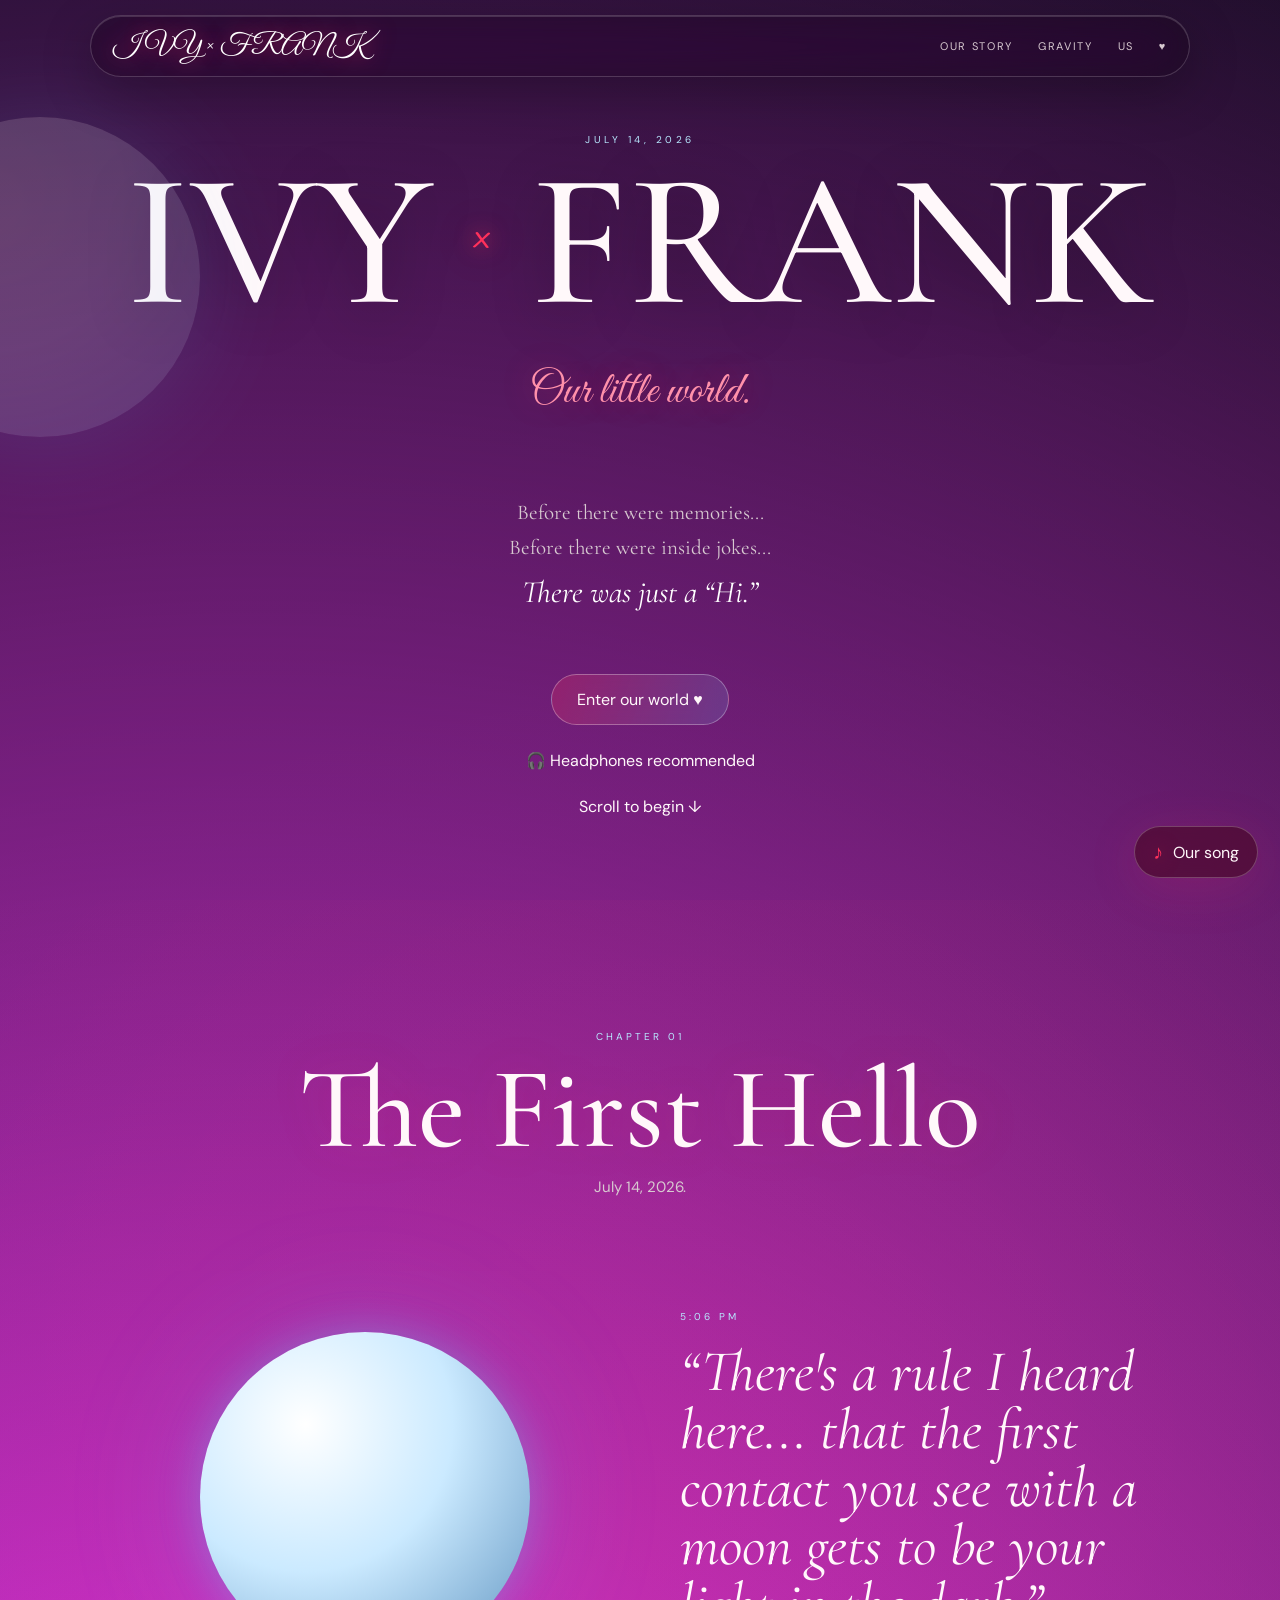
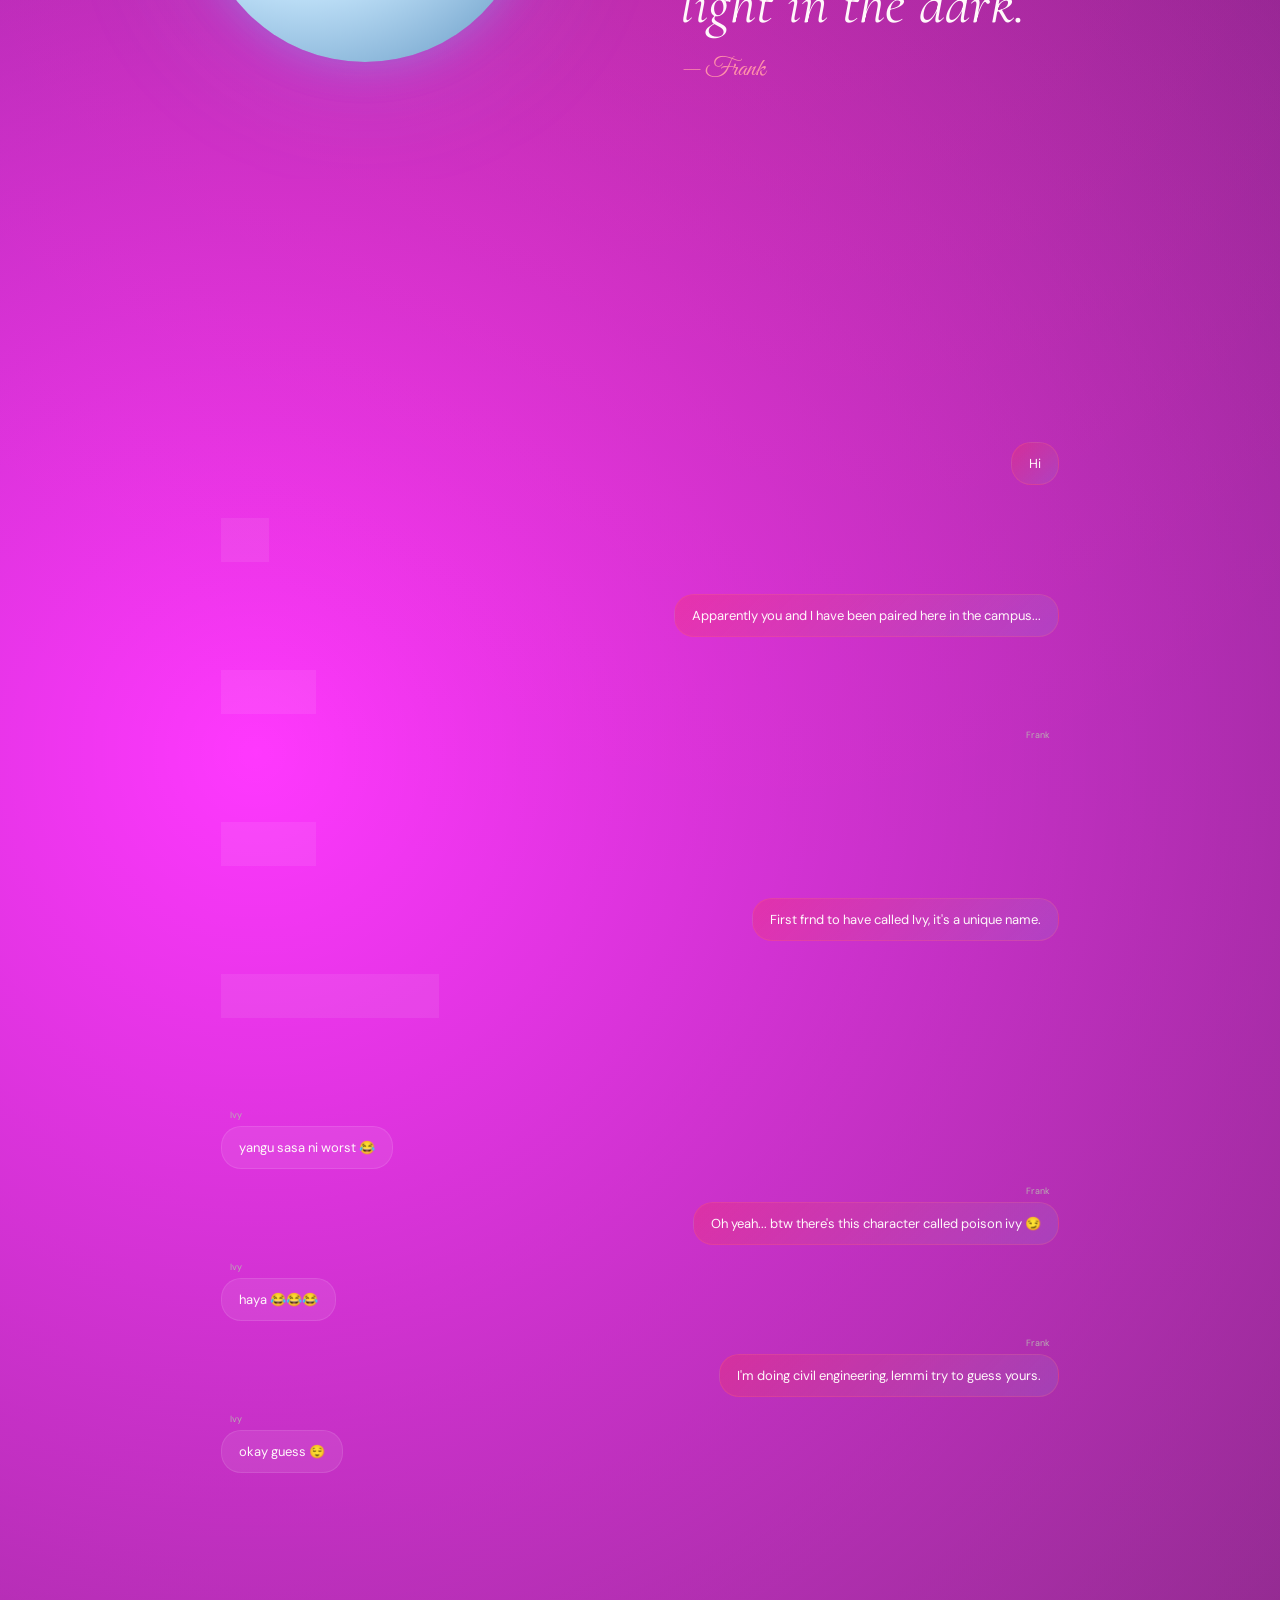
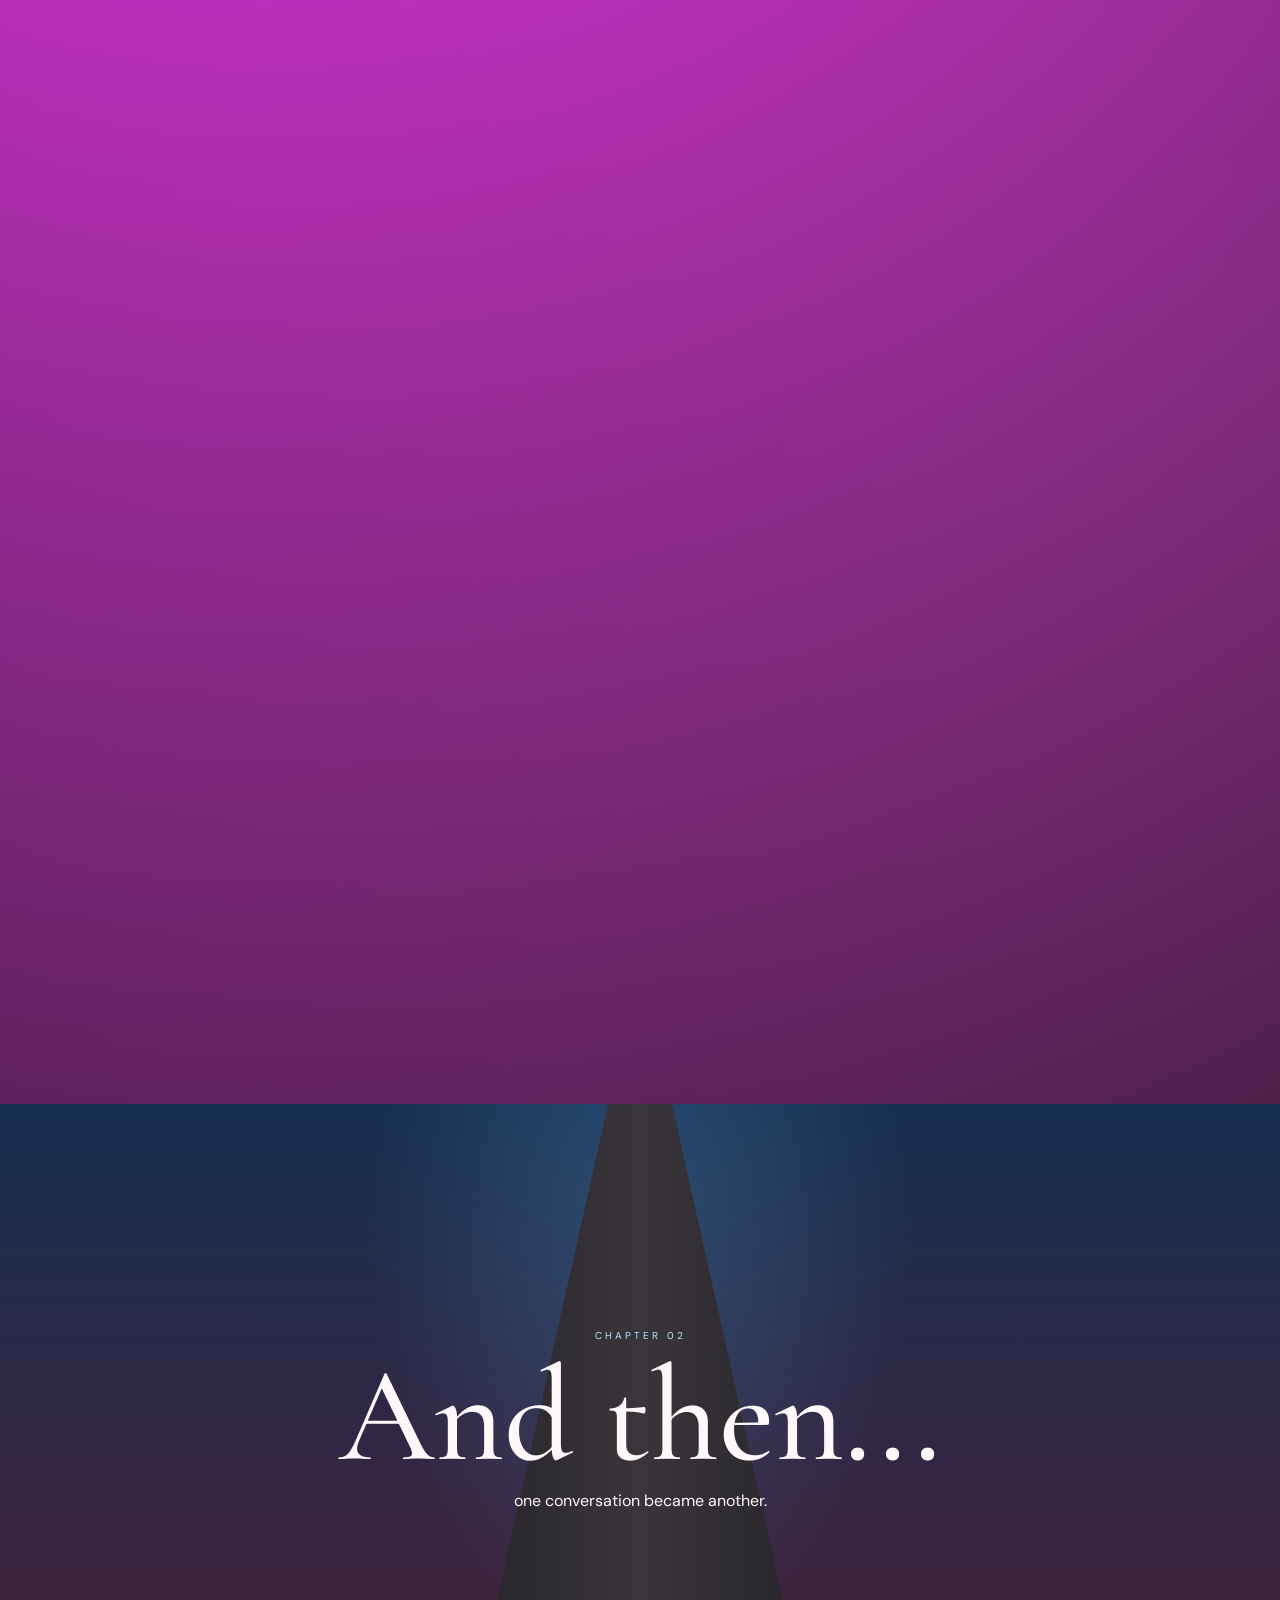
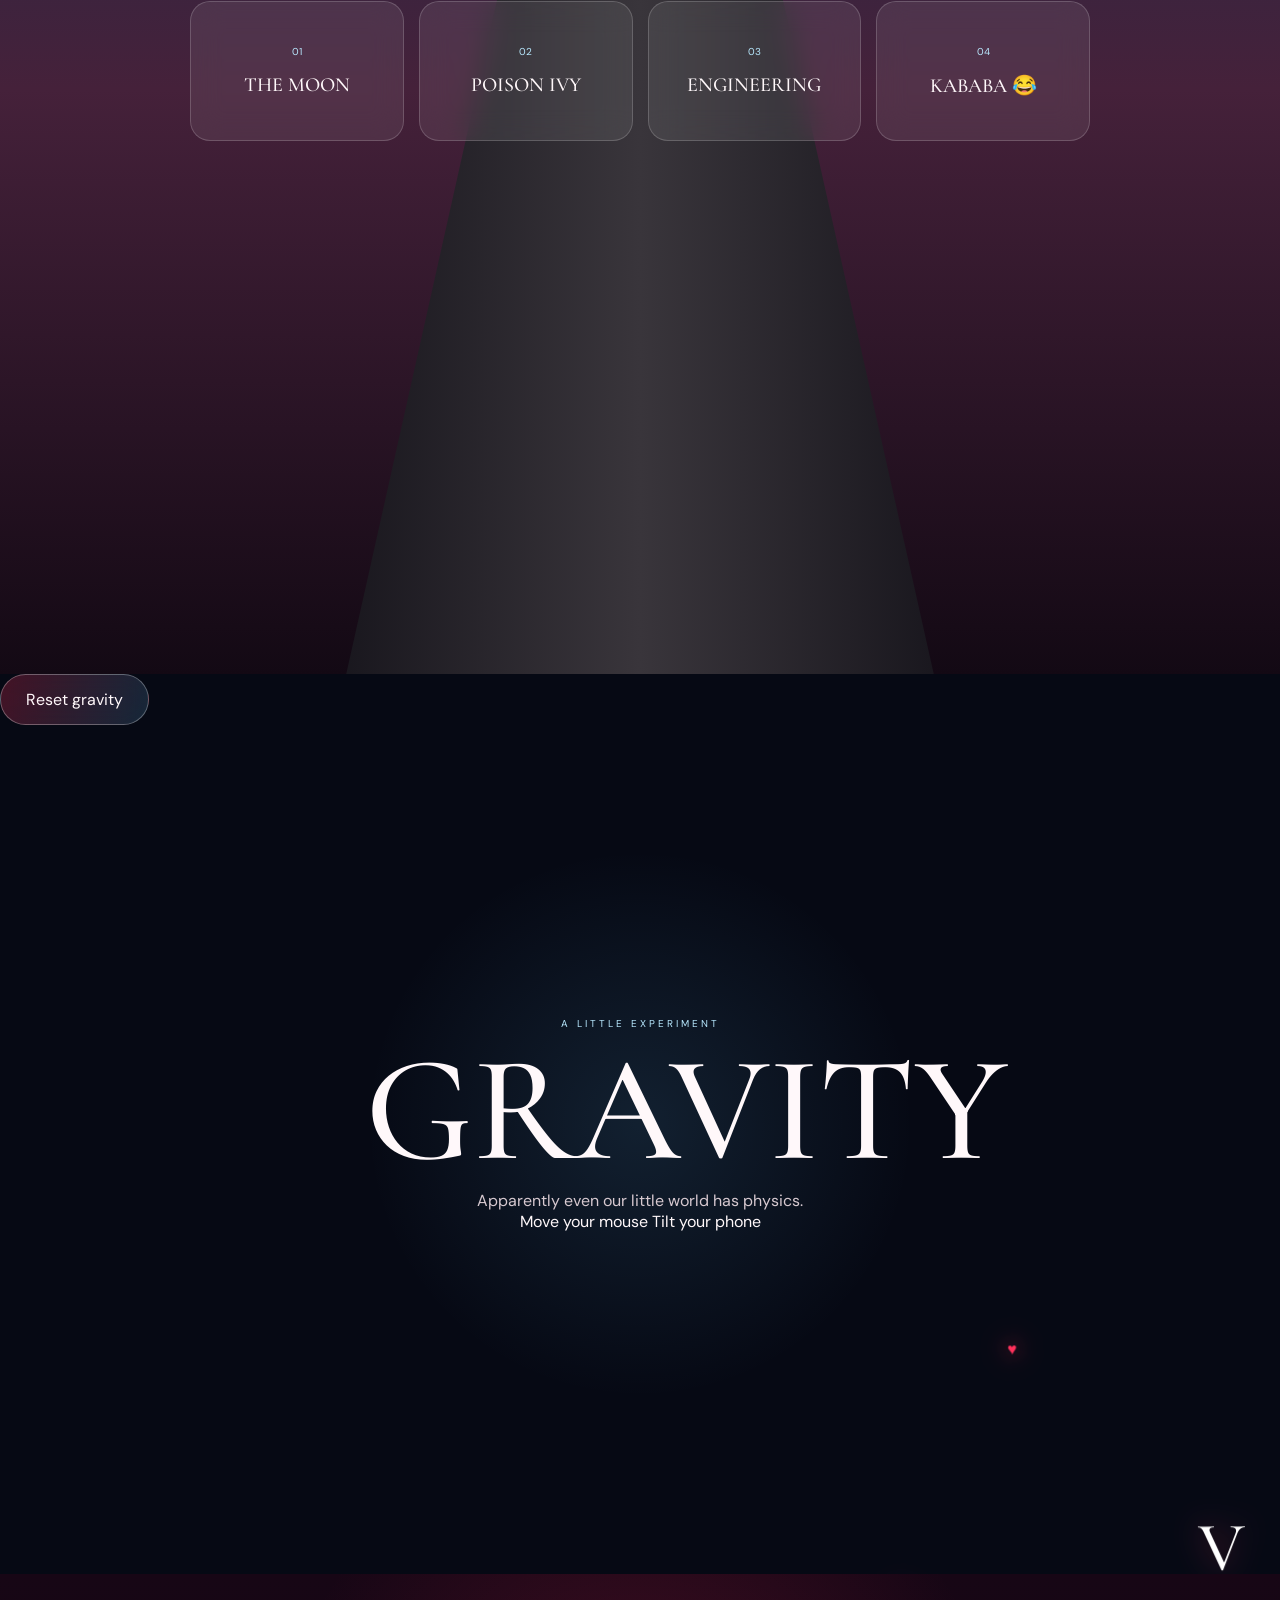
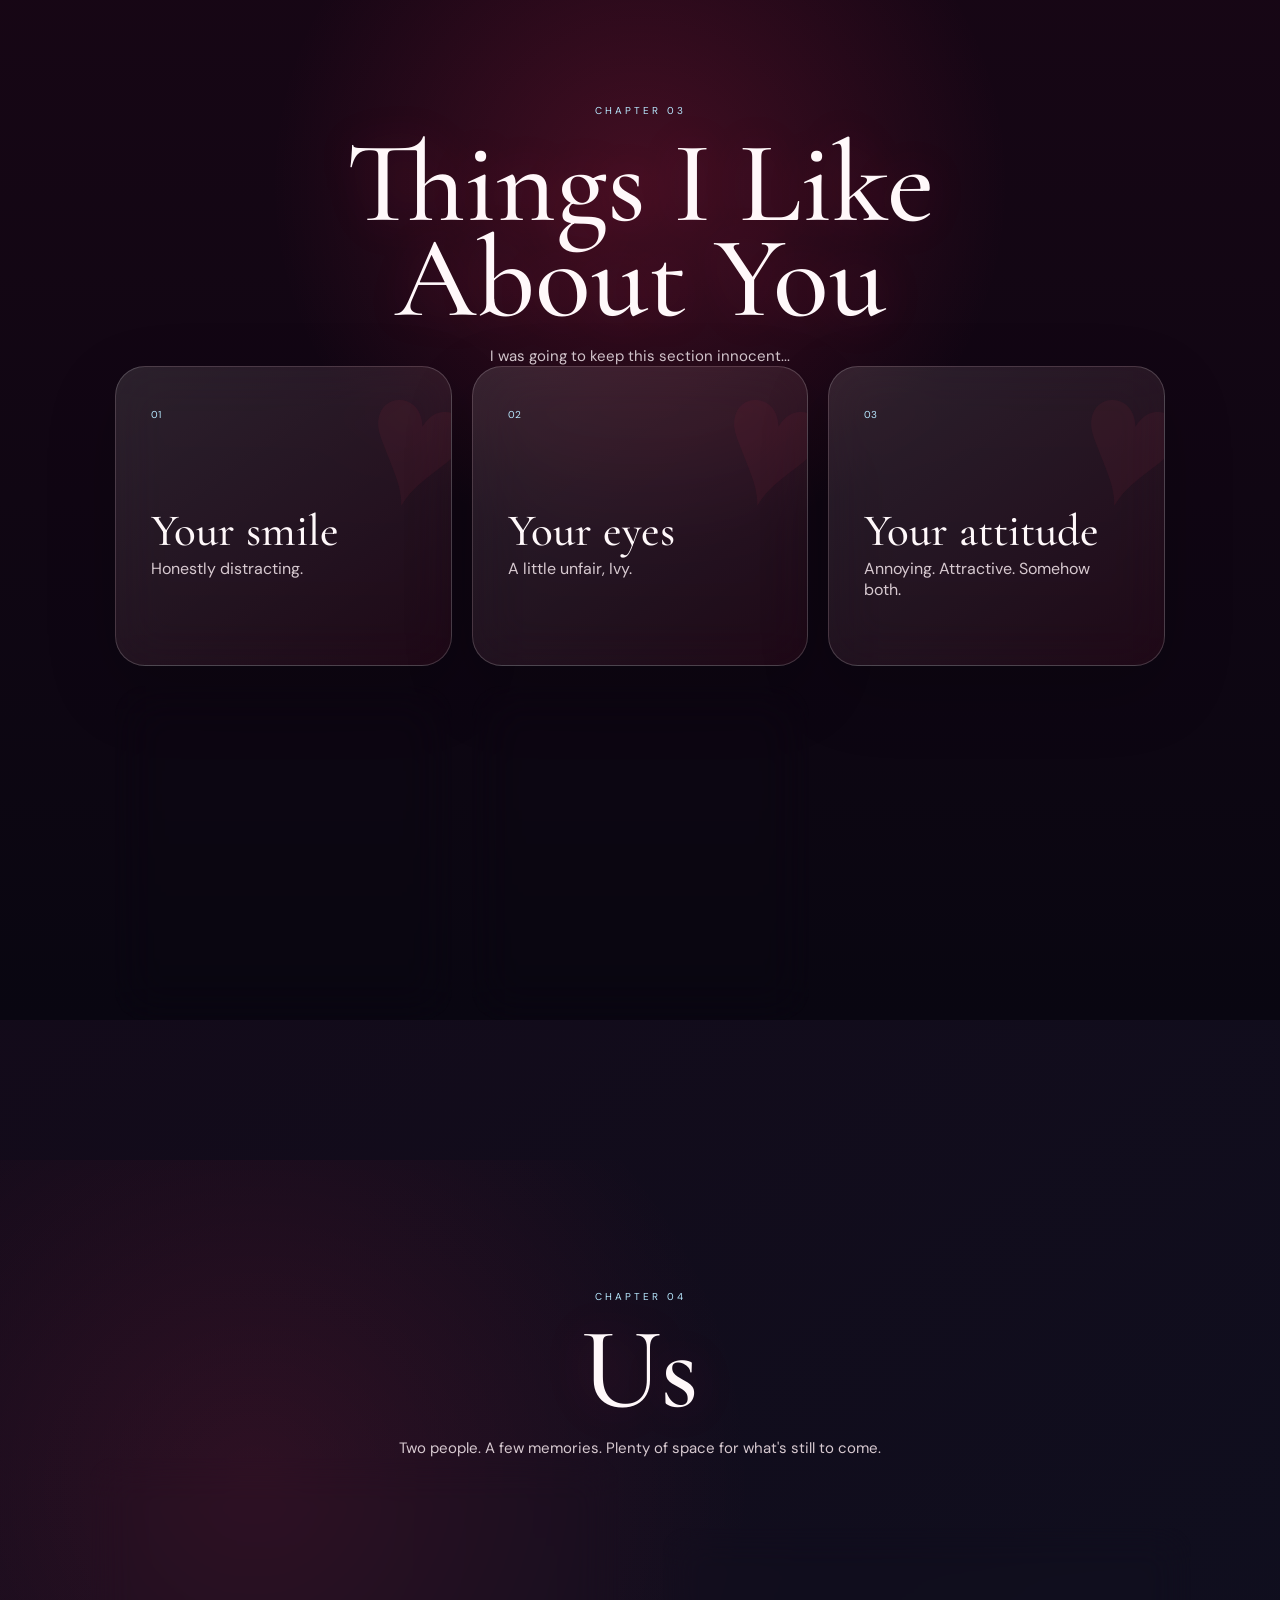
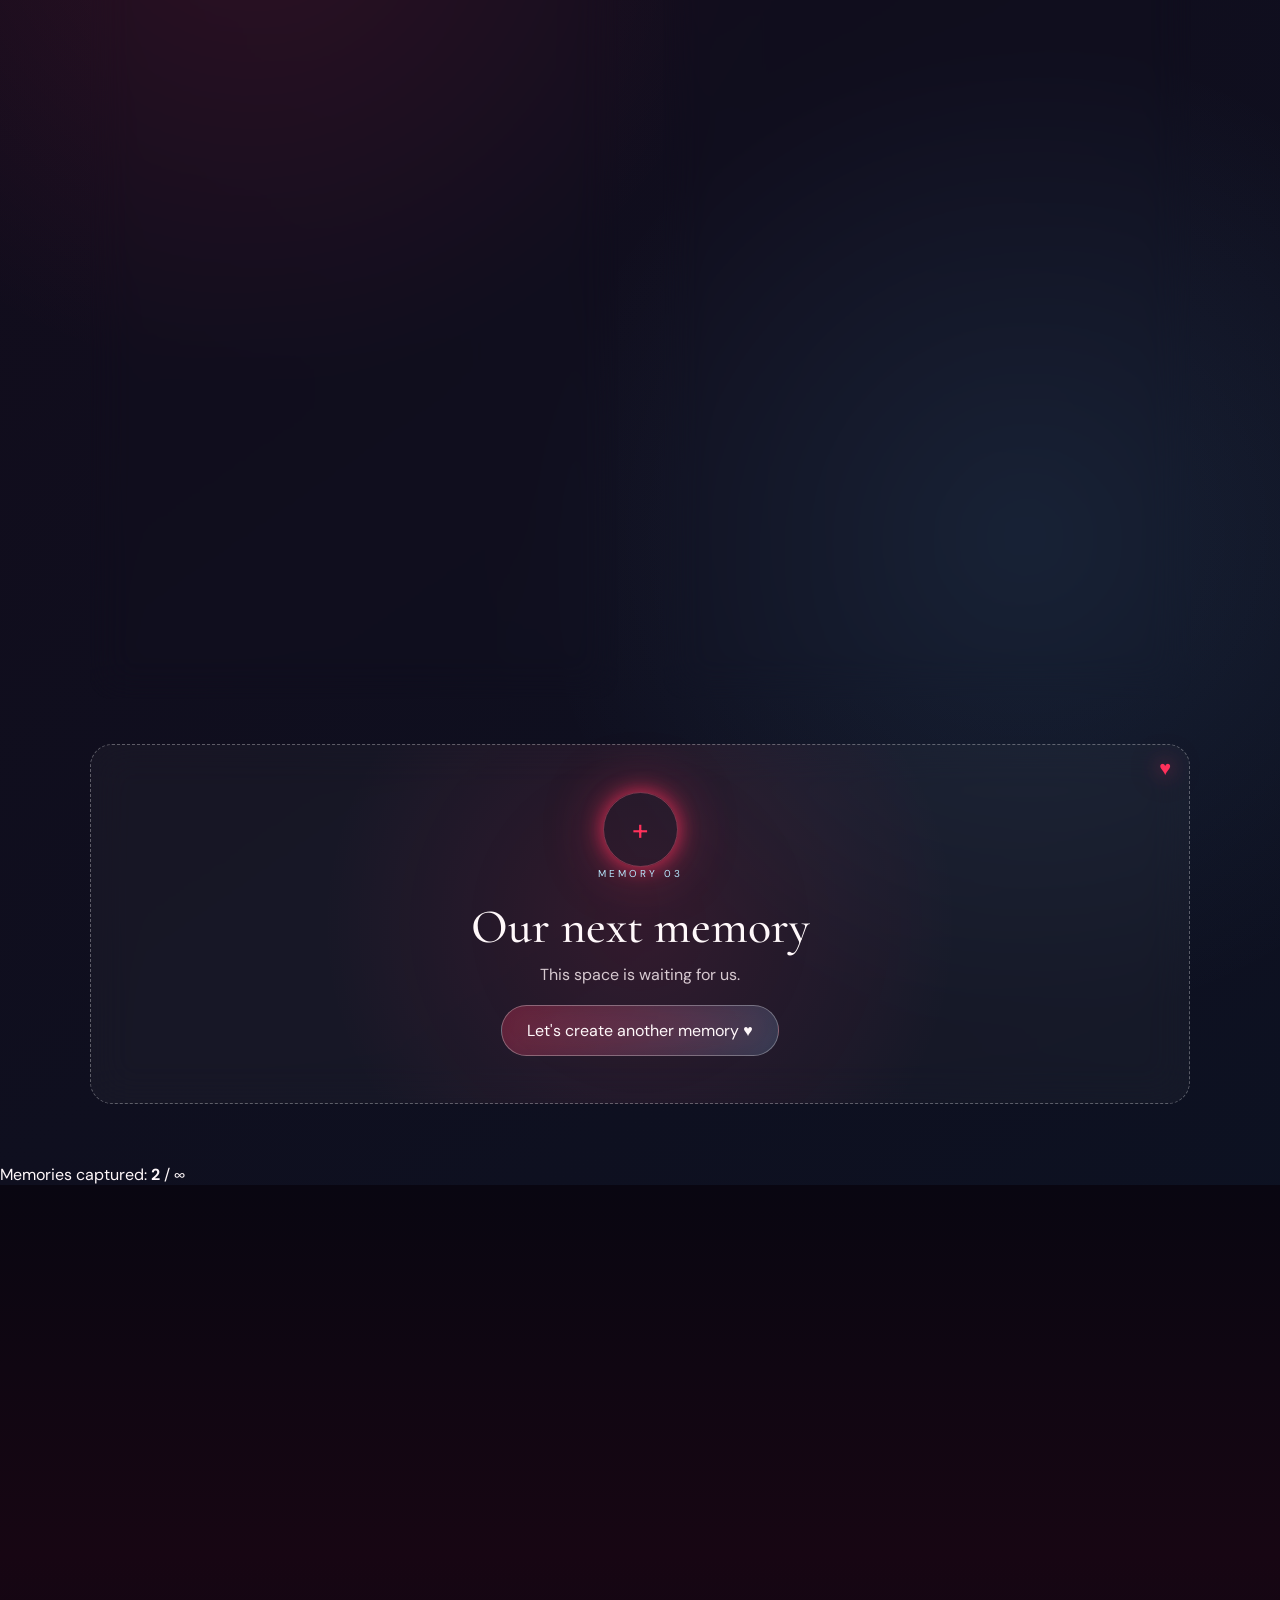
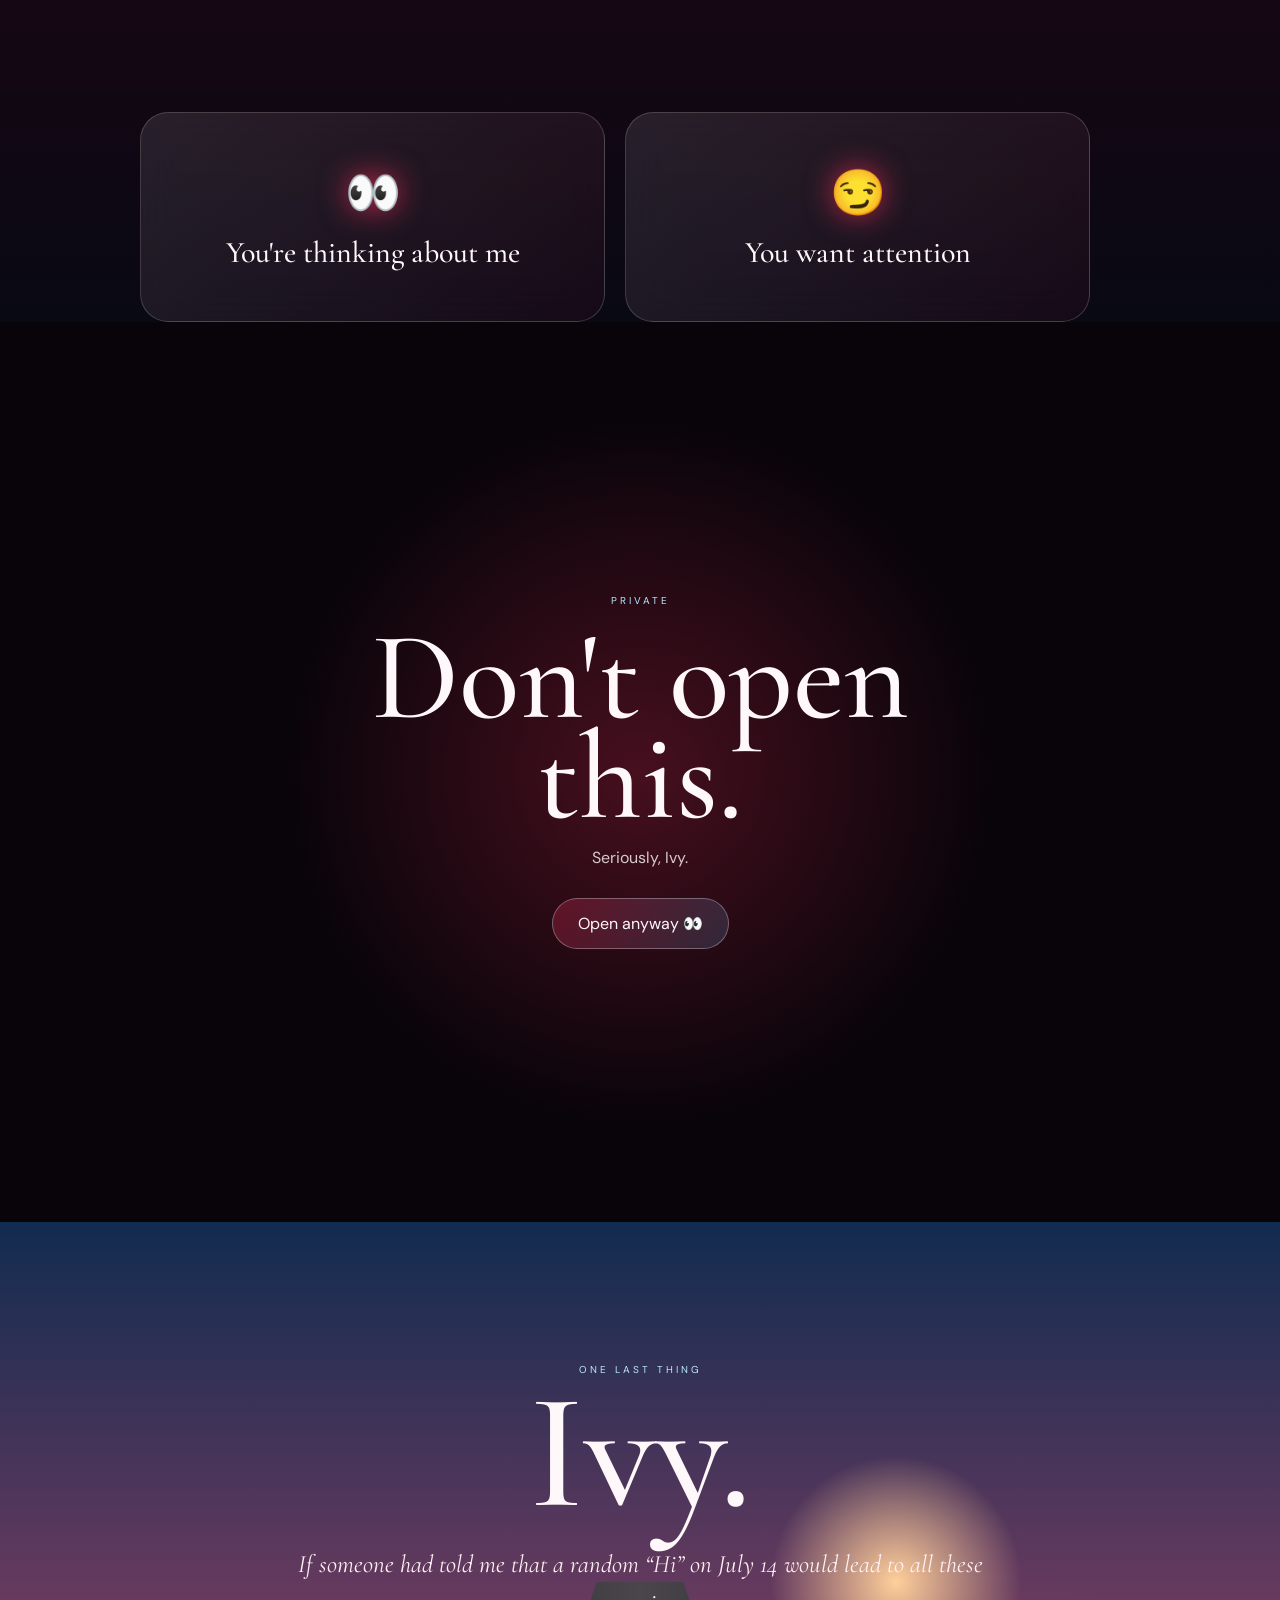
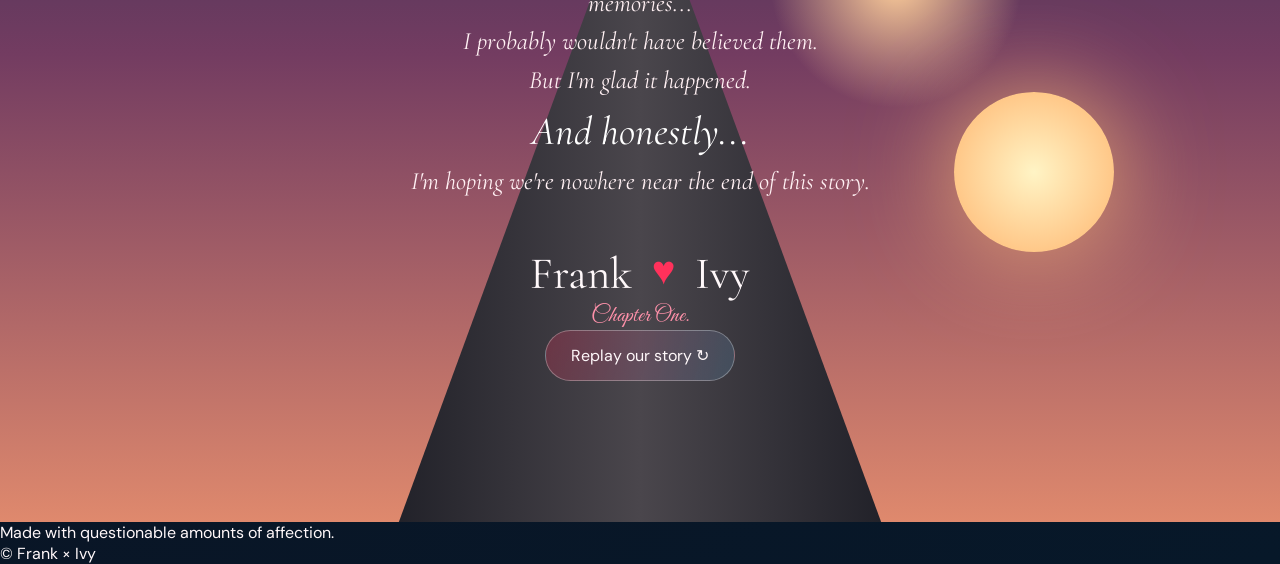
==== index.html @ 147e225c "Add files via upload" ====
<!DOCTYPE html>
<html lang="en">

<head>
    <meta charset="UTF-8">

    <!-- Mobile responsiveness -->
    <meta name="viewport"
          content="width=device-width, initial-scale=1.0">

    <meta name="theme-color" content="#09070a">

    <meta name="description"
          content="A little world made for Ivy — from Frank.">

    <title>Frank × Ivy — Our Little World</title>

    <!-- =========================================================
         GOOGLE FONTS
         We will style these properly in style.css later.
         ========================================================= -->

    <link rel="preconnect"
          href="https://fonts.googleapis.com">

    <link rel="preconnect"
          href="https://fonts.gstatic.com"
          crossorigin>

    <link href="https://fonts.googleapis.com/css2?family=Cormorant+Garamond:wght@300;400;500;600;700&family=DM+Sans:wght@300;400;500;600&family=Great+Vibes&display=swap"
          rel="stylesheet">


    <!-- =========================================================
         MAIN CSS
         ========================================================= -->

    <link rel="stylesheet"
          href="css/style.css">

</head>


<body>


<!-- =============================================================
     GLOBAL EXPERIENCE
     ============================================================= -->

<div id="experience">


    <!-- =========================================================
         BACKGROUND ATMOSPHERE
         JavaScript will control these later.
         ========================================================= -->

    <div id="sky-background">

        <!-- Stars -->
        <div id="stars"></div>

        <!-- Moving clouds -->
        <div id="cloud-layer"></div>

        <!-- Sun -->
        <div id="sun"></div>

        <!-- Moon -->
        <div id="moon"></div>

        <!-- Interactive glowing particles -->
        <div id="particle-field"></div>

        <!-- Soft bokeh lights -->
        <div id="bokeh-field"></div>

    </div>


    <!-- =========================================================
         MUSIC
         ========================================================= -->

    <audio id="our-song"
           preload="auto"
           loop>

        <!--
            =====================================================
            MUSIC FILE

            Replace this with your song:

            audio/our-song.mp3
            =====================================================
        -->

        <source src="audio/our-song.mp3"
                type="audio/mpeg">

    </audio>


    <!-- Floating music button -->

    <button id="music-toggle"
            class="music-control"
            aria-label="Play our song">

        <span class="music-icon">♪</span>

        <span class="music-label">
            Our song
        </span>

    </button>



    <!-- =========================================================
         NAVIGATION
         ========================================================= -->

    <nav id="main-navigation">

        <a href="#home">IVY × FRANK</a>

        <div class="nav-links">

            <a href="#story">Our Story</a>

            <a href="#gravity">Gravity</a>

            <a href="#gallery">Us</a>

            <a href="#ending">♥</a>

        </div>

    </nav>



    <!-- =========================================================
         01 — OPENING
         ========================================================= -->

    <main>


    <section id="home"
             class="hero-section">


        <!-- Small date -->

        <p class="hero-date">
            JULY 14, 2026
        </p>


        <!-- Main title -->

        <h1 class="hero-title">

            <span class="hero-name">
                IVY
            </span>

            <span class="hero-symbol">
                ×
            </span>

            <span class="hero-name">
                FRANK
            </span>

        </h1>


        <p class="hero-subtitle">
            Our little world.
        </p>


        <!-- Decorative moon -->

        <div class="hero-moon"
             aria-hidden="true">

            <div class="moon-glow"></div>

        </div>


        <!-- Intro text -->

        <div class="hero-introduction">

            <p>
                Before there were memories...
            </p>

            <p>
                Before there were inside jokes...
            </p>

            <p class="hero-emphasis">
                There was just a “Hi.”
            </p>

        </div>


        <!-- Entry button -->

        <button id="enter-world"
                class="primary-button">

            <span>Enter our world</span>

            <span class="button-heart">♥</span>

        </button>


        <p class="headphones-note">
            🎧 Headphones recommended
        </p>


        <!-- Scroll indicator -->

        <div class="scroll-indicator">

            <span>
                Scroll to begin
            </span>

            <span class="scroll-arrow">
                ↓
            </span>

        </div>


    </section>



    <!-- =========================================================
         02 — FIRST HELLO
         ========================================================= -->

    <section id="story"
             class="story-section">


        <div class="section-intro">

            <span class="chapter-number">
                CHAPTER 01
            </span>

            <h2>
                The First Hello
            </h2>

            <p>
                July 14, 2026.
            </p>

        </div>



        <!-- Moon quote -->

        <div class="moon-story">

            <div class="moon-story-visual">

                <div class="story-moon"></div>

            </div>


            <div class="moon-story-text">

                <span class="small-label">
                    5:06 PM
                </span>

                <p class="story-quote">
                    “There's a rule I heard here...
                    that the first contact you see
                    with a moon gets to be your light
                    in the dark.”
                </p>

                <span class="story-signature">
                    — Frank
                </span>

            </div>

        </div>



        <!-- =====================================================
             INTERACTIVE CHAT
             ===================================================== -->

        <div class="chat-story">

            <div class="chat-heading">

                <span>
                    THE CONVERSATION
                </span>

                <p>
                    It started simply.
                </p>

            </div>


            <div class="chat-window">


                <!-- CHAT MESSAGE 01 -->

                <div class="chat-message sent">

                    <div class="chat-name">
                        Frank
                    </div>

                    <div class="chat-bubble">
                        Hi
                    </div>

                </div>



                <!-- CHAT MESSAGE 02 -->

                <div class="chat-message received">

                    <div class="chat-name">
                        Ivy
                    </div>

                    <div class="chat-bubble">
                        Hi
                    </div>

                </div>



                <!-- CHAT MESSAGE 03 -->

                <div class="chat-message sent">

                    <div class="chat-name">
                        Frank
                    </div>

                    <div class="chat-bubble">
                        Apparently you and I have
                        been paired here in the campus...
                    </div>

                </div>



                <!-- CHAT MESSAGE 04 -->

                <div class="chat-message received">

                    <div class="chat-name">
                        Ivy
                    </div>

                    <div class="chat-bubble">
                        like aje 😂
                    </div>

                </div>



                <!-- CHAT MESSAGE 05 -->

                <div class="chat-message sent">

                    <div class="chat-name">
                        Frank
                    </div>

                    <div class="chat-bubble">
                        I'm Frank and was hoping
                        to make a frnd
                    </div>

                </div>



                <!-- CHAT MESSAGE 06 -->

                <div class="chat-message received">

                    <div class="chat-name">
                        Ivy
                    </div>

                    <div class="chat-bubble">
                        naitwa Ivy
                    </div>

                </div>



                <!-- CHAT MESSAGE 07 -->

                <div class="chat-message sent">

                    <div class="chat-name">
                        Frank
                    </div>

                    <div class="chat-bubble">
                        First frnd to have called Ivy,
                        it's a unique name.
                    </div>

                </div>



                <!-- CHAT MESSAGE 08 -->

                <div class="chat-message received">

                    <div class="chat-name">
                        Ivy
                    </div>

                    <div class="chat-bubble">
                        pia ww, your name is unique 😌
                    </div>

                </div>



                <!-- CHAT MESSAGE 09 -->

                <div class="chat-message sent">

                    <div class="chat-name">
                        Frank
                    </div>

                    <div class="chat-bubble">
                        😜, not as much as urs.
                        Even the pope was called Francis
                    </div>

                </div>



                <!-- CHAT MESSAGE 10 -->

                <div class="chat-message received">

                    <div class="chat-name">
                        Ivy
                    </div>

                    <div class="chat-bubble">
                        yangu sasa ni worst 😂
                    </div>

                </div>



                <!-- CHAT MESSAGE 11 -->

                <div class="chat-message sent">

                    <div class="chat-name">
                        Frank
                    </div>

                    <div class="chat-bubble">
                        Oh yeah... btw there's this
                        character called poison ivy 😏
                    </div>

                </div>



                <!-- CHAT MESSAGE 12 -->

                <div class="chat-message received">

                    <div class="chat-name">
                        Ivy
                    </div>

                    <div class="chat-bubble">
                        haya 😂😂😂
                    </div>

                </div>



                <!-- CHAT MESSAGE 13 -->

                <div class="chat-message sent">

                    <div class="chat-name">
                        Frank
                    </div>

                    <div class="chat-bubble">
                        I'm doing civil engineering,
                        lemmi try to guess yours.
                    </div>

                </div>



                <!-- CHAT MESSAGE 14 -->

                <div class="chat-message received">

                    <div class="chat-name">
                        Ivy
                    </div>

                    <div class="chat-bubble">
                        okay guess 😌
                    </div>

                </div>


            </div>


            <!-- Actual screenshot -->

            <div class="real-chat-memory">

                <span class="small-label">
                    THE ACTUAL EVIDENCE
                </span>

                <!-- =================================================
                     CHAT SCREENSHOT 01
                     REPLACE THIS IMAGE LATER
                     ================================================= -->

                <img src="images/chat-01.jpg"
                     alt="Frank and Ivy first conversation"
                     class="chat-screenshot">

            </div>


        </div>


    </section>



    <!-- =========================================================
         03 — THE JOURNEY
         ========================================================= -->

    <section id="journey"
             class="journey-section">


        <div class="journey-road">

            <!-- The sun will move along this environment -->

            <div class="journey-sun"></div>

            <div class="journey-clouds"></div>


            <div class="road-content">

                <span class="chapter-number">
                    CHAPTER 02
                </span>

                <h2>
                    And then...
                </h2>

                <p>
                    one conversation became another.
                </p>


                <!-- Road signs -->

                <div class="road-signs">


                    <button class="road-sign"
                            data-memory="moon">

                        <span>
                            01
                        </span>

                        <strong>
                            THE MOON
                        </strong>

                    </button>


                    <button class="road-sign"
                            data-memory="ivy">

                        <span>
                            02
                        </span>

                        <strong>
                            POISON IVY
                        </strong>

                    </button>


                    <button class="road-sign"
                            data-memory="engineering">

                        <span>
                            03
                        </span>

                        <strong>
                            ENGINEERING
                        </strong>

                    </button>


                    <button class="road-sign"
                            data-memory="kababa">

                        <span>
                            04
                        </span>

                        <strong>
                            KABABA 😂
                        </strong>

                    </button>


                </div>


            </div>

        </div>


    </section>



    <!-- =========================================================
         04 — GRAVITY
         ========================================================= -->

    <section id="gravity"
             class="gravity-section">


        <div id="gravity-world">


            <!-- Objects controlled by phone tilt / mouse -->

            <div class="gravity-object gravity-star">
                ✦
            </div>

            <div class="gravity-object gravity-heart">
                ♥
            </div>

            <div class="gravity-object gravity-leaf">
                🌿
            </div>

            <div class="gravity-object gravity-moon">
                ☾
            </div>

            <div class="gravity-object gravity-letter">
                I
            </div>

            <div class="gravity-object gravity-letter">
                V
            </div>

            <div class="gravity-object gravity-letter">
                Y
            </div>

            <div class="gravity-object gravity-letter">
                ♥
            </div>


            <!-- Gravity title -->

            <div class="gravity-center">

                <span class="chapter-number">
                    A LITTLE EXPERIMENT
                </span>

                <h2>
                    GRAVITY
                </h2>

                <p>
                    Apparently even our little world
                    has physics.
                </p>

                <span class="gravity-instruction desktop-instruction">
                    Move your mouse
                </span>

                <span class="gravity-instruction mobile-instruction">
                    Tilt your phone
                </span>

            </div>


        </div>


        <button id="gravity-reset"
                class="secondary-button">

            Reset gravity

        </button>


    </section>



    <!-- =========================================================
         05 — THINGS I LIKE ABOUT IVY
         ========================================================= -->

    <section id="flirt"
             class="flirt-section">


        <div class="section-intro">

            <span class="chapter-number">
                CHAPTER 03
            </span>

            <h2>
                Things I Like About You
            </h2>

            <p>
                I was going to keep this section innocent...
            </p>

        </div>



        <div class="flirt-cards">


            <!-- FLIRT CARD 01 -->

            <article class="flirt-card">

                <span class="flirt-number">
                    01
                </span>

                <h3>
                    Your smile
                </h3>

                <p>
                    Honestly distracting.
                </p>

            </article>



            <!-- FLIRT CARD 02 -->

            <article class="flirt-card">

                <span class="flirt-number">
                    02
                </span>

                <h3>
                    Your eyes
                </h3>

                <p>
                    A little unfair, Ivy.
                </p>

            </article>



            <!-- FLIRT CARD 03 -->

            <article class="flirt-card">

                <span class="flirt-number">
                    03
                </span>

                <h3>
                    Your attitude
                </h3>

                <p>
                    Annoying. Attractive.
                    Somehow both.
                </p>

            </article>



            <!-- FLIRT CARD 04 -->

            <article class="flirt-card">

                <span class="flirt-number">
                    04
                </span>

                <h3>
                    That face
                </h3>

                <p>
                    We need to discuss
                    why you're allowed to
                    look that good.
                </p>

            </article>



            <!-- SECRET FLIRT CARD -->

            <article class="flirt-card secret-flirt-card">

                <span class="flirt-number">
                    05
                </span>

                <h3>
                    And then there's...
                </h3>

                <button class="secret-button"
                        data-secret="flirt">

                    I'm curious 👀

                </button>

            </article>


        </div>


    </section>



    <!-- =========================================================
         06 — THE GALLERY
         ========================================================= -->

    <section id="gallery"
             class="gallery-section">


        <div class="section-intro gallery-intro">

            <span class="chapter-number">
                CHAPTER 04
            </span>

            <h2>
                Us
            </h2>

            <p>
                Two people. A few memories.
                Plenty of space for what's still to come.
            </p>

        </div>



        <div class="gallery-wall">


            <!-- =================================================
                 PHOTO 01 — IVY
                 REPLACE:
                 images/gallery-ivy.jpg
                 ================================================= -->

            <article class="memory-card memory-card-ivy">

                <div class="photo-frame">

                    <img src="images/gallery-ivy.jpg"
                         alt="Ivy"
                         class="gallery-image">

                </div>


                <div class="memory-caption">

                    <span class="memory-number">
                        MEMORY 01
                    </span>

                    <h3>
                        Ivy
                    </h3>

                    <p>
                        The pretty one. 😏
                    </p>

                </div>

            </article>



            <!-- =================================================
                 PHOTO 02 — FRANK
                 REPLACE:
                 images/gallery-frank.jpg
                 ================================================= -->

            <article class="memory-card memory-card-frank">

                <div class="photo-frame">

                    <img src="images/gallery-frank.jpg"
                         alt="Frank"
                         class="gallery-image">

                </div>


                <div class="memory-caption">

                    <span class="memory-number">
                        MEMORY 02
                    </span>

                    <h3>
                        Frank
                    </h3>

                    <p>
                        The one responsible. 😂
                    </p>

                </div>

            </article>



            <!-- =================================================
                 EMPTY / FUTURE MEMORY CARD
                 NO IMAGE YET
                 ================================================= -->

            <article class="memory-card next-memory-card">


                <div class="future-memory-content">


                    <div class="future-memory-icon">
                        +
                    </div>


                    <span class="memory-number">
                        MEMORY 03
                    </span>


                    <h3>
                        Our next memory
                    </h3>


                    <p>
                        This space is waiting for us.
                    </p>


                    <button id="create-memory"
                            class="memory-button">

                        Let's create another memory
                        <span>♥</span>

                    </button>


                </div>


            </article>


        </div>



        <!-- Gallery footer -->

        <div class="gallery-footer">

            <span>
                Memories captured:
            </span>

            <strong id="memory-count">
                2
            </strong>

            <span>
                / ∞
            </span>

        </div>


    </section>



    <!-- =========================================================
         07 — OPEN WHEN
         ========================================================= -->

    <section id="open-when"
             class="open-when-section">


        <div class="section-intro">

            <span class="chapter-number">
                JUST BETWEEN US
            </span>

            <h2>
                Open When...
            </h2>

            <p>
                A few little things for different versions of you.
            </p>

        </div>



        <div class="envelope-container">


            <!-- ENVELOPE 01 -->

            <button class="envelope"
                    data-letter="miss-me">

                <span class="envelope-icon">
                    💌
                </span>

                <span>
                    You miss me
                </span>

            </button>



            <!-- ENVELOPE 02 -->

            <button class="envelope"
                    data-letter="bad-day">

                <span class="envelope-icon">
                    🌧️
                </span>

                <span>
                    You're having a bad day
                </span>

            </button>



            <!-- ENVELOPE 03 -->

            <button class="envelope"
                    data-letter="thinking">

                <span class="envelope-icon">
                    👀
                </span>

                <span>
                    You're thinking about me
                </span>

            </button>



            <!-- ENVELOPE 04 -->

            <button class="envelope"
                    data-letter="attention">

                <span class="envelope-icon">
                    😏
                </span>

                <span>
                    You want attention
                </span>

            </button>


        </div>


        <!-- Letter modal -->

        <div id="letter-modal"
             class="modal"
             aria-hidden="true">


            <div class="modal-content">

                <button class="modal-close"
                        aria-label="Close">
                    ×
                </button>


                <div class="letter-paper">

                    <span class="letter-small-title">
                        FOR IVY
                    </span>

                    <h3 id="letter-title">
                        Open when...
                    </h3>

                    <p id="letter-text">
                        Your message will appear here.
                    </p>

                    <span class="letter-signature">
                        — Frank ♥
                    </span>

                </div>


            </div>

        </div>


    </section>



    <!-- =========================================================
         08 — SECRET / PRIVATE
         ========================================================= -->

    <section id="secret"
             class="secret-section">


        <div class="secret-container">


            <span class="chapter-number">
                PRIVATE
            </span>


            <h2>
                Don't open this.
            </h2>


            <p>
                Seriously, Ivy.
            </p>


            <button id="secret-open"
                    class="secret-open-button">

                Open anyway 👀

            </button>


            <div id="secret-message"
                 class="hidden-secret">


                <p class="secret-line">
                    I was going to behave myself
                    on this website...
                </p>


                <p class="secret-line">
                    Then I remembered who I'm
                    making it for.
                </p>


                <p class="secret-emphasis">
                    😏
                </p>


                <p class="secret-line">
                    You're becoming a problem, Ivy.
                </p>


                <p class="secret-final">
                    A very pretty problem.
                </p>


            </div>


        </div>


    </section>



    <!-- =========================================================
         09 — FINAL SUNSET
         ========================================================= -->

    <section id="ending"
             class="ending-section">


        <div class="sunset-environment">

            <div class="ending-sun"></div>

            <div class="ending-clouds"></div>

            <div class="ending-road"></div>

        </div>


        <div class="ending-content">


            <span class="chapter-number">
                ONE LAST THING
            </span>


            <h2>
                Ivy.
            </h2>


            <div class="final-letter">


                <p>
                    If someone had told me that a random
                    “Hi” on July 14 would lead to all these
                    memories...
                </p>


                <p>
                    I probably wouldn't have believed them.
                </p>


                <p>
                    But I'm glad it happened.
                </p>


                <p class="final-emphasis">
                    And honestly...
                </p>


                <p>
                    I'm hoping we're nowhere near the end
                    of this story.
                </p>


            </div>


            <div class="final-signature">

                <span>
                    Frank
                </span>

                <strong>
                    ♥
                </strong>

                <span>
                    Ivy
                </span>

            </div>


            <p class="chapter-ending">
                Chapter One.
            </p>


            <button id="replay-story"
                    class="primary-button">

                Replay our story ↻

            </button>


        </div>


    </section>


    </main>



    <!-- =========================================================
         GLOBAL MODALS / INTERACTIVE ELEMENTS
         ========================================================= -->


    <!-- Secret memory modal -->

    <div id="memory-modal"
         class="modal"
         aria-hidden="true">

        <div class="modal-content">

            <button class="modal-close"
                    aria-label="Close">
                ×
            </button>

            <div id="memory-modal-content">

                <!-- JavaScript inserts memory here -->

            </div>

        </div>

    </div>



    <!-- =========================================================
         FOOTER
         ========================================================= -->

    <footer id="site-footer">

        <p>
            Made with questionable amounts of affection.
        </p>

        <p>
            © Frank × Ivy
        </p>

    </footer>



</div>
<!-- END EXPERIENCE -->



<!-- =============================================================
     JAVASCRIPT
     =============================================================

     IMPORTANT:
     We are NOT putting JavaScript in this HTML.

     All behaviour will live inside /js/

     ============================================================= -->

<script src="js/main.js"></script>

<script src="js/music.js"></script>

<script src="js/particles.js"></script>

<script src="js/story.js"></script>

<script src="js/gravity.js"></script>

<script src="js/gallery.js"></script>

</body>

</html>
---- css/style.css ----
/* ============================================================
   FRANK × IVY
   Romantic Glassmorphism Theme
   Palette: Crimson • Rose • Sky Blue • Midnight
   ============================================================ */

@import url('https://fonts.googleapis.com/css2?family=Cormorant+Garamond:wght@300;400;500;600;700&family=DM+Sans:wght@300;400;500;600&family=Great+Vibes&display=swap');

:root {
    --red: #ff315b;
    --red-deep: #a90035;
    --red-dark: #480016;
    --pink: #ff91aa;
    --sky: #69c9ff;
    --sky-soft: #b8e9ff;
    --blue-deep: #102c52;

    --white: #fff8fa;
    --muted: #d7c9d0;

    --glass: rgba(255,255,255,.095);
    --glass-light: rgba(255,255,255,.14);
    --glass-dark: rgba(30,4,18,.32);

    --border: rgba(255,255,255,.23);

    --serif: "Cormorant Garamond", serif;
    --sans: "DM Sans", sans-serif;
    --script: "Great Vibes", cursive;

    --shadow:
        0 30px 100px rgba(0,0,0,.35);

    --heart-glow:
        0 0 20px rgba(255,49,91,.8),
        0 0 60px rgba(255,49,91,.4);
}


/* ============================================================
   BASE
   ============================================================ */

* {
    box-sizing: border-box;
    margin: 0;
    padding: 0;
}

html {
    scroll-behavior: smooth;
    background: #2c48ff;
}

body {
    min-height: 100vh;
    overflow-x: hidden;
    color: var(--white);
    font-family: var(--sans);

    background:
        radial-gradient(
            circle at 20% 20%,
            rgb(255, 56, 255),
            transparent 30%
        ),
        radial-gradient(
            circle at 80% 30%,
            rgba(101, 172, 36, 0.15),
            transparent 35%
        ),
        linear-gradient(
            145deg,
            #090b18,
            #160716 48%,
            #071829
        );
}

body::selection {
    background: var(--red);
    color: rgb(247, 14, 14);
}

button,
a {
    font: inherit;
}

button {
    color: inherit;
}

a {
    color: inherit;
    text-decoration: none;
}

img {
    display: block;
    max-width: 100%;
}


/* ============================================================
   DREAMY BACKGROUND
   ============================================================ */

#sky-background {
    position: fixed;
    inset: 0;
    z-index: -20;
    overflow: hidden;
    pointer-events: none;

    background:
        radial-gradient(
            circle at 75% 15%,
            rgba(255, 128, 105, 0.25),
            transparent 24%
        ),
        radial-gradient(
            circle at 20% 75%,
            rgba(255,49,91,.18),
            transparent 30%
        ),
        linear-gradient(
            145deg,
            #070918,
            #180817 50%,
            #071a31
        );

    transition:
        background 2s ease,
        filter 2s ease;
}


/* Huge atmospheric blobs */

#sky-background::before,
#sky-background::after {
    content: "";
    position: absolute;

    width: 55vw;
    height: 55vw;

    border-radius: 50%;

    filter: blur(80px);

    animation:
        atmosphereMove 18s ease-in-out infinite alternate;
}

#sky-background::before {
    left: -20vw;
    top: 20%;

    background:
        radial-gradient(
            circle,
            rgba(255,49,91,.22),
            transparent 70%
        );
}

#sky-background::after {
    right: -20vw;
    top: 5%;

    background:
        radial-gradient(
            circle,
            rgba(105,201,255,.25),
            transparent 70%
        );

    animation-delay: -8s;
}

@keyframes atmosphereMove {

    0% {
        transform:
            translate3d(-30px,-20px,0)
            scale(1);
    }

    50% {
        transform:
            translate3d(50px,30px,0)
            scale(1.15);
    }

    100% {
        transform:
            translate3d(-10px,50px,0)
            scale(.95);
    }
}


/* ============================================================
   STARS
   ============================================================ */

#stars,
#particle-field,
#bokeh-field,
#cloud-layer {
    position: absolute;
    inset: 0;
    overflow: hidden;
    pointer-events: none;
}

.star {
    position: absolute;

    width: 3px;
    height: 3px;

    border-radius: 50%;

    background: white;

    box-shadow:
        0 0 8px white,
        0 0 20px rgba(105,201,255,.8);

    animation:
        starTwinkle 2s ease-in-out infinite alternate;
}

@keyframes starTwinkle {

    0% {
        opacity: .15;
        transform: scale(.4);
    }

    50% {
        opacity: .8;
    }

    100% {
        opacity: 1;
        transform: scale(1.8);
    }
}


/* ============================================================
   GLASS
   ============================================================ */

.glass {
    background:
        linear-gradient(
            135deg,
            rgba(255,255,255,.14),
            rgba(255,255,255,.035)
        );

    border:
        1px solid var(--border);

    backdrop-filter:
        blur(22px)
        saturate(140%);

    -webkit-backdrop-filter:
        blur(22px)
        saturate(140%);

    box-shadow:
        inset 0 1px 0 rgba(255,255,255,.18),
        0 30px 80px rgba(0,0,0,.25);
}


/* ============================================================
   NAVIGATION
   ============================================================ */

#main-navigation {

    position: fixed;

    top: 15px;
    left: 50%;

    transform: translateX(-50%);

    width: min(1100px,92%);

    height: 62px;

    z-index: 100;

    display: flex;
    align-items: center;
    justify-content: space-between;

    padding: 0 22px;

    border-radius: 999px;

    background:
        rgba(20,8,20,.42);

    border:
        1px solid rgba(255,255,255,.18);

    backdrop-filter:
        blur(25px)
        saturate(160%);

    box-shadow:
        0 15px 50px rgba(0,0,0,.25),
        inset 0 1px 0 rgba(255,255,255,.15);
}

#main-navigation > a {

    font-family: var(--script);

    font-size: 29px;

    color: white;

    text-shadow:
        0 0 20px rgba(255,49,91,.7);
}

.nav-links {

    display: flex;

    gap: 25px;

    color: var(--muted);

    font-size: 11px;

    letter-spacing: .15em;

    text-transform: uppercase;
}

.nav-links a {

    position: relative;

    transition:
        .3s ease;
}

.nav-links a:hover {

    color: white;

    transform:
        translateY(-2px);
}

.nav-links a::after {

    content: "♥";

    position: absolute;

    left: 50%;
    bottom: -15px;

    transform:
        translateX(-50%)
        scale(0);

    color: var(--red);

    transition: .3s;
}

.nav-links a:hover::after {

    transform:
        translateX(-50%)
        scale(1);
}


/* ============================================================
   MUSIC
   ============================================================ */

.music-control {

    position: fixed;

    right: 22px;
    bottom: 22px;

    z-index: 120;

    display: flex;

    align-items: center;

    gap: 10px;

    padding: 12px 18px;

    border-radius: 999px;

    border:
        1px solid rgba(255,255,255,.22);

    background:
        rgba(70,5,27,.55);

    backdrop-filter:
        blur(20px);

    cursor: pointer;

    box-shadow:
        0 10px 50px rgba(255,49,91,.15);

    transition: .35s;
}

.music-control:hover {

    transform:
        translateY(-4px)
        scale(1.04);

    box-shadow:
        var(--heart-glow);
}

.music-icon {

    color: var(--red);

    font-size: 20px;

    text-shadow:
        var(--heart-glow);
}


/* ============================================================
   GENERAL TYPOGRAPHY
   ============================================================ */

.chapter-number,
.small-label,
.memory-number,
.letter-small-title {

    display: block;

    font-size: 10px;

    letter-spacing: .3em;

    text-transform: uppercase;

    color: var(--sky-soft);
}

.section-intro {

    width: min(800px,92%);

    margin: auto;

    padding-top: 130px;

    text-align: center;
}

.section-intro h2 {

    margin: 20px 0;

    font:
        500 clamp(60px,9vw,120px)
        /.82
        var(--serif);

    text-shadow:
        0 0 50px rgba(255,49,91,.2);
}

.section-intro p {

    color: var(--muted);

    font-size: 15px;
}


/* ============================================================
   BUTTONS
   ============================================================ */

.primary-button,
.secondary-button,
.memory-button,
.secret-open-button,
.secret-button {

    position: relative;

    overflow: hidden;

    border:
        1px solid rgba(255,255,255,.3);

    border-radius: 999px;

    padding:
        14px 25px;

    background:
        linear-gradient(
            110deg,
            rgba(255,49,91,.25),
            rgba(105,201,255,.16)
        );

    backdrop-filter:
        blur(15px);

    cursor: pointer;

    transition:
        .35s ease;
}

.primary-button::before,
.secondary-button::before {

    content: "";

    position: absolute;

    top: 0;
    left: -120%;

    width: 80%;
    height: 100%;

    background:
        linear-gradient(
            90deg,
            transparent,
            rgba(255,255,255,.4),
            transparent
        );

    transform: skewX(-20deg);

    transition: .7s;
}

.primary-button:hover::before,
.secondary-button:hover::before {

    left: 140%;
}

.primary-button:hover,
.secondary-button:hover {

    transform:
        translateY(-4px)
        scale(1.03);

    border-color:
        rgba(255,255,255,.55);

    box-shadow:
        0 15px 60px rgba(255,49,91,.2);
}


/* ============================================================
   HERO
   ============================================================ */

.hero-section {

    position: relative;

    min-height: 100svh;

    display: grid;

    place-items: center;

    text-align: center;

    padding: 120px 20px 70px;
}

.hero-date {

    color: var(--sky-soft);

    font-size: 10px;

    letter-spacing: .35em;
}

.hero-title {

    display: flex;

    align-items: center;
    justify-content: center;

    gap: clamp(10px,3vw,40px);

    font:
        500 clamp(70px,15vw,190px)
        /.75
        var(--serif);

    text-shadow:
        0 10px 60px rgba(0,0,0,.3);
}

.hero-symbol {

    color: var(--red);

    font:
        400 clamp(35px,6vw,80px)
        var(--script);

    animation:
        heartPulse 1.8s ease-in-out infinite;

    text-shadow:
        var(--heart-glow);
}

@keyframes heartPulse {

    0%,100% {
        transform: scale(1);
    }

    50% {
        transform: scale(1.25);
    }
}

.hero-subtitle {

    margin-top: 25px;

    color: var(--pink);

    font:
        400 clamp(27px,4vw,45px)
        var(--script);

    text-shadow:
        0 0 30px rgba(255,49,91,.35);
}

.hero-introduction {

    max-width: 650px;

    margin: 50px auto 30px;

    color: var(--muted);

    font:
        400 21px/1.7
        var(--serif);
}

.hero-emphasis {

    color: white;

    font-size: 31px;

    font-style: italic;
}

.hero-moon {

    position: absolute;

    width: 320px;
    aspect-ratio: 1;

    left: -120px;
    top: 13%;

    border-radius: 50%;

    background:
        radial-gradient(
            circle at 35% 30%,
            #ffffff,
            #dfeeff 45%,
            #8bb4dc 100%
        );

    opacity: .18;

    box-shadow:
        0 0 100px rgba(105,201,255,.7);

    animation:
        moonFloat 8s ease-in-out infinite alternate;
}

@keyframes moonFloat {

    to {
        transform:
            translate(30px,20px)
            scale(1.05);
    }
}


/* ============================================================
   STORY
   ============================================================ */

.story-section {

    background:
        radial-gradient(
            circle at 50% 20%,
            rgba(255,49,91,.12),
            transparent 35%
        );
}

.moon-story {

    width: min(1100px,92%);

    margin: auto;

    min-height: 600px;

    display: grid;

    grid-template-columns: 1fr 1fr;

    align-items: center;
}

.moon-story-visual {

    height: 450px;

    display: grid;

    place-items: center;
}

.story-moon {

    width: min(330px,60vw);

    aspect-ratio: 1;

    border-radius: 50%;

    background:
        radial-gradient(
            circle at 32% 28%,
            white,
            #cbeaff 45%,
            #5d92bf 100%
        );

    box-shadow:
        0 0 40px rgba(105,201,255,.3),
        0 0 140px rgba(105,201,255,.2);

    animation:
        moonFloat 7s ease-in-out infinite alternate;
}

.moon-story-text {

    padding: 40px;
}

.story-quote {

    margin: 20px 0;

    font:
        italic clamp(32px,5vw,58px)
        /1
        var(--serif);
}

.story-signature {

    color: var(--pink);

    font:
        400 26px
        var(--script);
}


/* ============================================================
   CHAT
   ============================================================ */

.chat-story {

    width: min(900px,92%);

    margin:
        80px auto
        150px;
}

.chat-heading {

    text-align: center;

    margin-bottom: 35px;
}

.chat-heading span {

    color: var(--sky-soft);

    font-size: 10px;

    letter-spacing: .3em;
}

.chat-heading p {

    margin-top: 8px;

    font:
        italic 30px
        var(--serif);
}

.chat-window {

    padding: 30px;

    border-radius: 30px;

    background:
        linear-gradient(
            145deg,
            rgba(255,255,255,.09),
            rgba(255,49,91,.04)
        );

    border:
        1px solid rgba(255,255,255,.18);

    backdrop-filter:
        blur(25px);

    box-shadow:
        var(--shadow);
}

.chat-message {

    display: flex;

    flex-direction: column;

    max-width: 70%;

    margin: 16px 0;
}

.chat-message.sent {

    margin-left: auto;

    align-items: flex-end;
}

.chat-message.received {

    align-items: flex-start;
}

.chat-name {

    color: #b9abb2;

    font-size: 9px;

    margin:
        0 9px
        5px;
}

.chat-bubble {

    padding:
        12px 17px;

    border-radius: 20px;

    font-size: 13px;

    background:
        rgba(255,255,255,.08);

    border:
        1px solid rgba(255,255,255,.1);

    backdrop-filter:
        blur(15px);
}

.sent .chat-bubble {

    background:
        linear-gradient(
            135deg,
            rgba(255,49,91,.32),
            rgba(105,201,255,.12)
        );

    border-color:
        rgba(255,100,130,.25);
}

.real-chat-memory {

    margin-top: 55px;

    text-align: center;
}

.chat-screenshot {

    width: min(420px,100%);

    margin:
        20px auto;

    border-radius: 22px;

    border:
        1px solid rgba(255,255,255,.2);

    box-shadow:
        0 25px 80px rgba(0,0,0,.4);
}


/* ============================================================
   JOURNEY
   ============================================================ */

.journey-section {

    min-height: 130vh;
}

.journey-road {

    min-height: 130vh;

    position: relative;

    background:
        radial-gradient(
            ellipse at 50% 10%,
            rgba(105,201,255,.2),
            transparent 30%
        ),
        linear-gradient(
            180deg,
            #162f50,
            #45213a 50%,
            #130914
        );

    overflow: hidden;
}

.journey-road::before {

    content: "";

    position: absolute;

    inset: 0;

    background:
        repeating-linear-gradient(
            90deg,
            transparent 0,
            transparent 48%,
            rgba(255,255,255,.08) 49%,
            rgba(255,255,255,.08) 51%,
            transparent 52%
        );

    opacity: .5;
}

.journey-road::after {

    content: "";

    position: absolute;

    left: 50%;
    bottom: -10%;

    transform:
        translateX(-50%);

    width: 50%;
    height: 110%;

    background:
        linear-gradient(
            90deg,
            #17151c,
            #39353b,
            #17151c
        );

    clip-path:
        polygon(
            45% 0,
            55% 0,
            100% 100%,
            0 100%
        );

    box-shadow:
        0 0 100px rgba(0,0,0,.5);
}

.road-content {

    position: relative;

    z-index: 3;

    width: min(900px,90%);

    margin: auto;

    padding-top: 25vh;

    text-align: center;
}

.road-content h2 {

    margin: 20px;

    font:
        500 clamp(65px,11vw,135px)
        /.8
        var(--serif);
}

.road-signs {

    display: grid;

    grid-template-columns:
        repeat(4,1fr);

    gap: 15px;

    margin-top: 90px;
}

.road-sign {

    min-height: 140px;

    padding: 20px;

    border-radius: 20px;

    background:
        rgba(255,255,255,.08);

    border:
        1px solid rgba(255,255,255,.18);

    backdrop-filter:
        blur(15px);

    cursor: pointer;

    transition:
        .4s ease;
}

.road-sign:hover {

    transform:
        translateY(-12px)
        rotate(-2deg);

    background:
        rgba(255,49,91,.14);

    border-color:
        rgba(255,100,130,.5);

    box-shadow:
        0 20px 70px rgba(255,49,91,.15);
}

.road-sign span {

    display: block;

    color: var(--sky-soft);

    font-size: 10px;

    margin-bottom: 15px;
}

.road-sign strong {

    font:
        500 20px
        var(--serif);
}


/* ============================================================
   GRAVITY
   ============================================================ */

.gravity-section {

    min-height: 100svh;

    position: relative;

    background:
        radial-gradient(
            circle at center,
            rgba(105,201,255,.12),
            transparent 35%
        ),
        #060914;
}

#gravity-world {

    position: absolute;

    inset: 0;

    overflow: hidden;
}

.gravity-center {

    position: absolute;

    z-index: 4;

    left: 50%;
    top: 50%;

    transform:
        translate(-50%,-50%);

    text-align: center;

    width: min(550px,85%);
}

.gravity-center h2 {

    margin: 20px 0;

    font:
        500 clamp(70px,12vw,150px)
        /.8
        var(--serif);
}

.gravity-center p {

    color: var(--muted);
}

.gravity-object {

    position: absolute;

    left: 50%;
    top: 50%;

    user-select: none;

    cursor: grab;

    will-change: transform;

    filter:
        drop-shadow(
            0 0 15px
            rgba(255,49,91,.4)
        );
}

.gravity-object:active {

    cursor: grabbing;
}

.gravity-heart {

    color: var(--red);

    text-shadow:
        var(--heart-glow);
}

.gravity-star {

    color: var(--sky-soft);

    text-shadow:
        0 0 25px
        rgba(105,201,255,.8);
}

.gravity-letter {

    color: white;

    font:
        500 70px
        var(--serif);
}


/* ============================================================
   FLIRTING
   ============================================================ */

.flirt-section {

    background:
        radial-gradient(
            circle at 50% 20%,
            rgba(255,49,91,.2),
            transparent 35%
        ),
        linear-gradient(
            180deg,
            #170615,
            #090611
        );
}

.flirt-cards {

    width: min(1050px,90%);

    margin:
        0 auto
        140px;

    display: grid;

    grid-template-columns:
        repeat(3,1fr);

    gap: 20px;
}

.flirt-card {

    position: relative;

    min-height: 300px;

    padding: 35px;

    overflow: hidden;

    border-radius: 30px;

    background:
        linear-gradient(
            145deg,
            rgba(255,255,255,.11),
            rgba(255,49,91,.07)
        );

    border:
        1px solid rgba(255,255,255,.18);

    backdrop-filter:
        blur(25px);

    transition:
        .45s ease;

    box-shadow:
        0 25px 70px rgba(0,0,0,.2);
}

.flirt-card::before {

    content: "♥";

    position: absolute;

    right: -20px;
    top: -40px;

    font-size: 180px;

    color:
        rgba(255,49,91,.06);

    transform:
        rotate(15deg);
}

.flirt-card:hover {

    transform:
        translateY(-12px)
        scale(1.02);

    border-color:
        rgba(255,100,130,.45);

    box-shadow:
        0 30px 100px
        rgba(255,49,91,.18);
}

.flirt-number {

    color: var(--sky-soft);

    font-size: 10px;
}

.flirt-card h3 {

    margin-top: 80px;

    font:
        500 45px
        var(--serif);
}

.flirt-card p {

    color: var(--muted);
}

.secret-flirt-card {

    background:
        linear-gradient(
            145deg,
            rgba(255,49,91,.2),
            rgba(105,201,255,.08)
        );
}


/* ============================================================
   GALLERY
   ============================================================ */

.gallery-section {

    background:
        radial-gradient(
            circle at 20% 20%,
            rgba(255,49,91,.12),
            transparent 30%
        ),
        radial-gradient(
            circle at 80% 60%,
            rgba(105,201,255,.1),
            transparent 35%
        );
}

.gallery-wall {

    width: min(1100px,92%);

    margin: auto;

    display: grid;

    grid-template-columns:
        repeat(2,1fr);

    gap: 45px;

    padding-bottom: 60px;
}

.memory-card {

    position: relative;

    padding: 12px;

    border-radius: 22px;

    background:
        linear-gradient(
            145deg,
            rgba(255,255,255,.18),
            rgba(255,255,255,.05)
        );

    border:
        1px solid rgba(255,255,255,.25);

    backdrop-filter:
        blur(20px);

    box-shadow:
        0 30px 90px rgba(0,0,0,.3);

    transform:
        rotate(-2deg);

    transition:
        .5s ease;
}

.memory-card::after {

    content: "♥";

    position: absolute;

    right: 18px;
    top: 10px;

    color: var(--red);

    font-size: 20px;

    text-shadow:
        var(--heart-glow);
}

.memory-card-frank {

    transform:
        rotate(2deg);

    margin-top: 70px;
}

.memory-card:hover {

    transform:
        translateY(-15px)
        rotate(0deg)
        scale(1.025);

    box-shadow:
        0 40px 110px rgba(0,0,0,.45);
}

.photo-frame {

    aspect-ratio: 4/5;

    overflow: hidden;

    border-radius: 15px;

    background:
        linear-gradient(
            135deg,
            #34101d,
            #102b43
        );
}

.gallery-image {

    width: 100%;
    height: 100%;

    object-fit: cover;

    transition:
        transform .8s ease,
        filter .8s ease;
}

.memory-card:hover .gallery-image {

    transform:
        scale(1.06);

    filter:
        saturate(1.15)
        contrast(1.03);
}

.memory-caption {

    padding:
        18px 8px 10px;

    text-align: center;
}

.memory-caption h3 {

    margin: 5px 0;

    font:
        500 38px
        var(--serif);
}

.memory-caption p {

    color: var(--muted);

    font:
        italic 17px
        var(--serif);
}


/* NEXT MEMORY */

.next-memory-card {

    grid-column: 1/-1;

    min-height: 360px;

    display: grid;

    place-items: center;

    text-align: center;

    transform: none;

    border:
        1px dashed
        rgba(255,255,255,.3);

    background:
        radial-gradient(
            circle at center,
            rgba(255,49,91,.12),
            transparent 55%
        ),
        rgba(255,255,255,.035);

    box-shadow: none;
}

.next-memory-card:hover {

    transform:
        none
        scale(1.01);

    box-shadow:
        0 20px 80px
        rgba(255,49,91,.1);
}

.future-memory-icon {

    width: 75px;
    height: 75px;

    margin: auto;

    display: grid;

    place-items: center;

    border-radius: 50%;

    border:
        1px solid
        rgba(255,100,130,.4);

    color: var(--red);

    font-size: 30px;

    box-shadow:
        var(--heart-glow);

    animation:
        heartPulse 2s infinite;
}

.future-memory-content h3 {

    margin: 18px 0 8px;

    font:
        500 48px
        var(--serif);
}

.future-memory-content p {

    max-width: 500px;

    margin: auto auto 20px;

    color: var(--muted);
}


/* ============================================================
   OPEN WHEN
   ============================================================ */

.open-when-section {

    background:
        linear-gradient(
            180deg,
            #090611,
            #170613,
            #090914
        );
}

.envelope-container {

    width: min(950px,90%);

    margin:
        auto
        140px;

    display: grid;

    grid-template-columns:
        repeat(2,1fr);

    gap: 20px;
}

.envelope {

    min-height: 210px;

    display: flex;

    flex-direction: column;

    align-items: center;

    justify-content: center;

    gap: 12px;

    border-radius: 28px;

    border:
        1px solid rgba(255,255,255,.18);

    background:
        linear-gradient(
            145deg,
            rgba(255,255,255,.1),
            rgba(255,49,91,.05)
        );

    backdrop-filter:
        blur(20px);

    cursor: pointer;

    transition:
        .4s;
}

.envelope:hover {

    transform:
        translateY(-10px)
        rotate(-1deg);

    border-color:
        rgba(255,100,130,.5);

    box-shadow:
        0 25px 80px
        rgba(255,49,91,.15);
}

.envelope-icon {

    font-size: 45px;

    filter:
        drop-shadow(
            0 0 15px
            rgba(255,49,91,.7)
        );
}

.envelope > span:last-child {

    font:
        500 30px
        var(--serif);
}


/* ============================================================
   MODAL
   ============================================================ */

.modal {

    position: fixed;

    inset: 0;

    z-index: 200;

    display: none;

    place-items: center;

    padding: 25px;

    background:
        rgba(3,2,8,.78);

    backdrop-filter:
        blur(25px);
}

.modal.open {

    display: grid;

    animation:
        modalFade .35s ease;
}

@keyframes modalFade {

    from {
        opacity: 0;
    }

    to {
        opacity: 1;
    }
}

.modal-content {

    position: relative;

    width: min(700px,100%);

    max-height: 90vh;

    overflow: auto;
}

.modal-close {

    position: absolute;

    z-index: 5;

    right: 15px;
    top: 15px;

    width: 42px;
    height: 42px;

    border-radius: 50%;

    border:
        1px solid
        rgba(255,255,255,.3);

    background:
        rgba(20,5,15,.5);

    color: white;

    cursor: pointer;

    font-size: 24px;

    backdrop-filter:
        blur(15px);
}

.letter-paper {

    min-height: 450px;

    padding: 70px 60px;

    border-radius: 25px;

    background:
        linear-gradient(
            145deg,
            rgba(255,255,255,.95),
            rgba(255,224,232,.93)
        );

    color:
        #34101d;

    box-shadow:
        0 40px 120px
        rgba(255,49,91,.2);
}

.letter-paper h3 {

    margin:
        15px 0
        30px;

    font:
        500 55px
        var(--serif);
}

.letter-paper p {

    font:
        italic 25px/1.55
        var(--serif);

    white-space: pre-line;
}

.letter-signature {

    display: block;

    margin-top: 35px;

    color: var(--red);

    font:
        400 35px
        var(--script);
}


/* ============================================================
   SECRET
   ============================================================ */

.secret-section {

    min-height: 100svh;

    display: grid;

    place-items: center;

    text-align: center;

    background:
        radial-gradient(
            circle at center,
            rgba(255,49,91,.25),
            transparent 45%
        ),
        #09040a;
}

.secret-container {

    width: min(750px,90%);

    padding:
        120px 20px;
}

.secret-container h2 {

    margin: 20px 0;

    font:
        500 clamp(65px,10vw,125px)
        /.8
        var(--serif);
}

.secret-container > p {

    color: var(--muted);

    margin-bottom: 30px;
}

.hidden-secret {

    display: none;

    margin-top: 55px;
}

.hidden-secret.revealed {

    display: block;

    animation:
        secretReveal 1.2s cubic-bezier(.2,.8,.2,1);
}

@keyframes secretReveal {

    from {

        opacity: 0;

        transform:
            scale(.8)
            translateY(40px);

        filter:
            blur(12px);
    }

    to {

        opacity: 1;

        transform:
            scale(1)
            translateY(0);

        filter:
            blur(0);
    }
}

.secret-line {

    font:
        italic 31px
        var(--serif);
}

.secret-emphasis {

    margin: 15px;

    color: var(--red);

    font-size: 65px;

    text-shadow:
        var(--heart-glow);
}

.secret-final {

    color: var(--pink);

    font:
        italic 48px
        var(--serif);
}


/* ============================================================
   ENDING
   ============================================================ */

.ending-section {

    position: relative;

    min-height: 100svh;

    display: grid;

    place-items: center;

    overflow: hidden;

    text-align: center;
}

.sunset-environment {

    position: absolute;

    inset: 0;

    background:
        radial-gradient(
            circle at 70% 40%,
            #ffcf9a,
            transparent 12%
        ),
        linear-gradient(
            180deg,
            #122b50,
            #733c61 48%,
            #df896d 100%
        );
}

.ending-sun {

    position: absolute;

    right: 13%;
    bottom: 30%;

    width: 160px;
    aspect-ratio: 1;

    border-radius: 50%;

    background:
        radial-gradient(
            circle,
            #fff4c5,
            #ffb56f
        );

    box-shadow:
        0 0 100px
        rgba(255,190,120,.8);
}

.ending-road {

    position: absolute;

    left: 50%;
    bottom: -20%;

    transform:
        translateX(-50%);

    width: 48%;
    height: 80%;

    background:
        linear-gradient(
            90deg,
            #171820,
            #4a464c,
            #171820
        );

    clip-path:
        polygon(
            43% 0,
            57% 0,
            100% 100%,
            0 100%
        );
}

.ending-content {

    position: relative;

    z-index: 3;

    width: min(750px,90%);

    padding:
        120px 0;
}

.ending-content h2 {

    margin:
        15px 0 30px;

    font:
        500 clamp(80px,14vw,165px)
        /.75
        var(--serif);
}

.final-letter {

    color: #fff0f3;

    font:
        italic 25px/1.55
        var(--serif);
}

.final-emphasis {

    color: white;

    font-size: 40px;
}

.final-signature {

    display: flex;

    justify-content: center;

    align-items: center;

    gap: 20px;

    margin-top: 45px;

    font:
        400 45px
        var(--serif);
}

.final-signature strong {

    color: var(--red);

    font:
        400 40px
        var(--script);
}

.chapter-ending {

    color: var(--pink);

    font:
        400 23px
        var(--script);
}


/* ============================================================
   SCROLL REVEALS
   ============================================================ */

.reveal {

    opacity: 0;

    transform:
        translateY(45px)
        scale(.97);

    filter:
        blur(5px);

    transition:
        opacity 1s ease,
        transform 1s cubic-bezier(.2,.8,.2,1),
        filter 1s ease;
}

.reveal.visible {

    opacity: 1;

    transform:
        translateY(0)
        scale(1);

    filter:
        blur(0);
}


/* ============================================================
   RESPONSIVE
   ============================================================ */

@media(max-width:800px) {

    #main-navigation {

        top: 8px;

        height: 57px;
    }

    .nav-links {
        display: none;
    }

    .hero-title {

        flex-wrap: wrap;

        gap: 12px;
    }

    .hero-introduction {

        font-size: 18px;
    }

    .moon-story {

        grid-template-columns: 1fr;
    }

    .moon-story-visual {

        height: 330px;
    }

    .moon-story-text {

        text-align: center;
    }

    .chat-message {

        max-width: 85%;
    }

    .road-signs {

        grid-template-columns:
            repeat(2,1fr);
    }

    .flirt-cards {

        grid-template-columns:
            repeat(2,1fr);
    }

    .gallery-wall {

        grid-template-columns: 1fr;
    }

    .memory-card-frank {

        margin-top: 0;
    }

    .next-memory-card {

        grid-column: auto;
    }

    .envelope-container {

        grid-template-columns: 1fr;
    }

    .mobile-instruction {

        display: block;
    }

    .desktop-instruction {

        display: none;
    }

    .letter-paper {

        padding:
            55px 30px;
    }

    .ending-road {

        width: 80%;
    }
}


@media(max-width:500px) {

    .music-control {

        right: 15px;
        bottom: 15px;

        width: 46px;
        height: 46px;

        padding: 0;

        justify-content: center;
    }

    .music-label {
        display: none;
    }

    .hero-title {
        font-size: 70px;
    }

    .hero-subtitle {
        font-size: 29px;
    }

    .section-intro h2 {
        font-size: 60px;
    }

    .road-signs {
        grid-template-columns: 1fr 1fr;
    }

    .flirt-cards {
        grid-template-columns: 1fr;
    }

    .flirt-card {
        min-height: 240px;
    }

    .final-letter {
        font-size: 21px;
    }

    .secret-final {
        font-size: 38px;
    }
}


/* ============================================================
   REDUCED MOTION
   ============================================================ */

@media(prefers-reduced-motion:reduce) {

    *,
    *::before,
    *::after {

        animation-duration: .001ms !important;

        animation-iteration-count: 1 !important;

        scroll-behavior: auto !important;

        transition-duration: .001ms !important;
    }
}
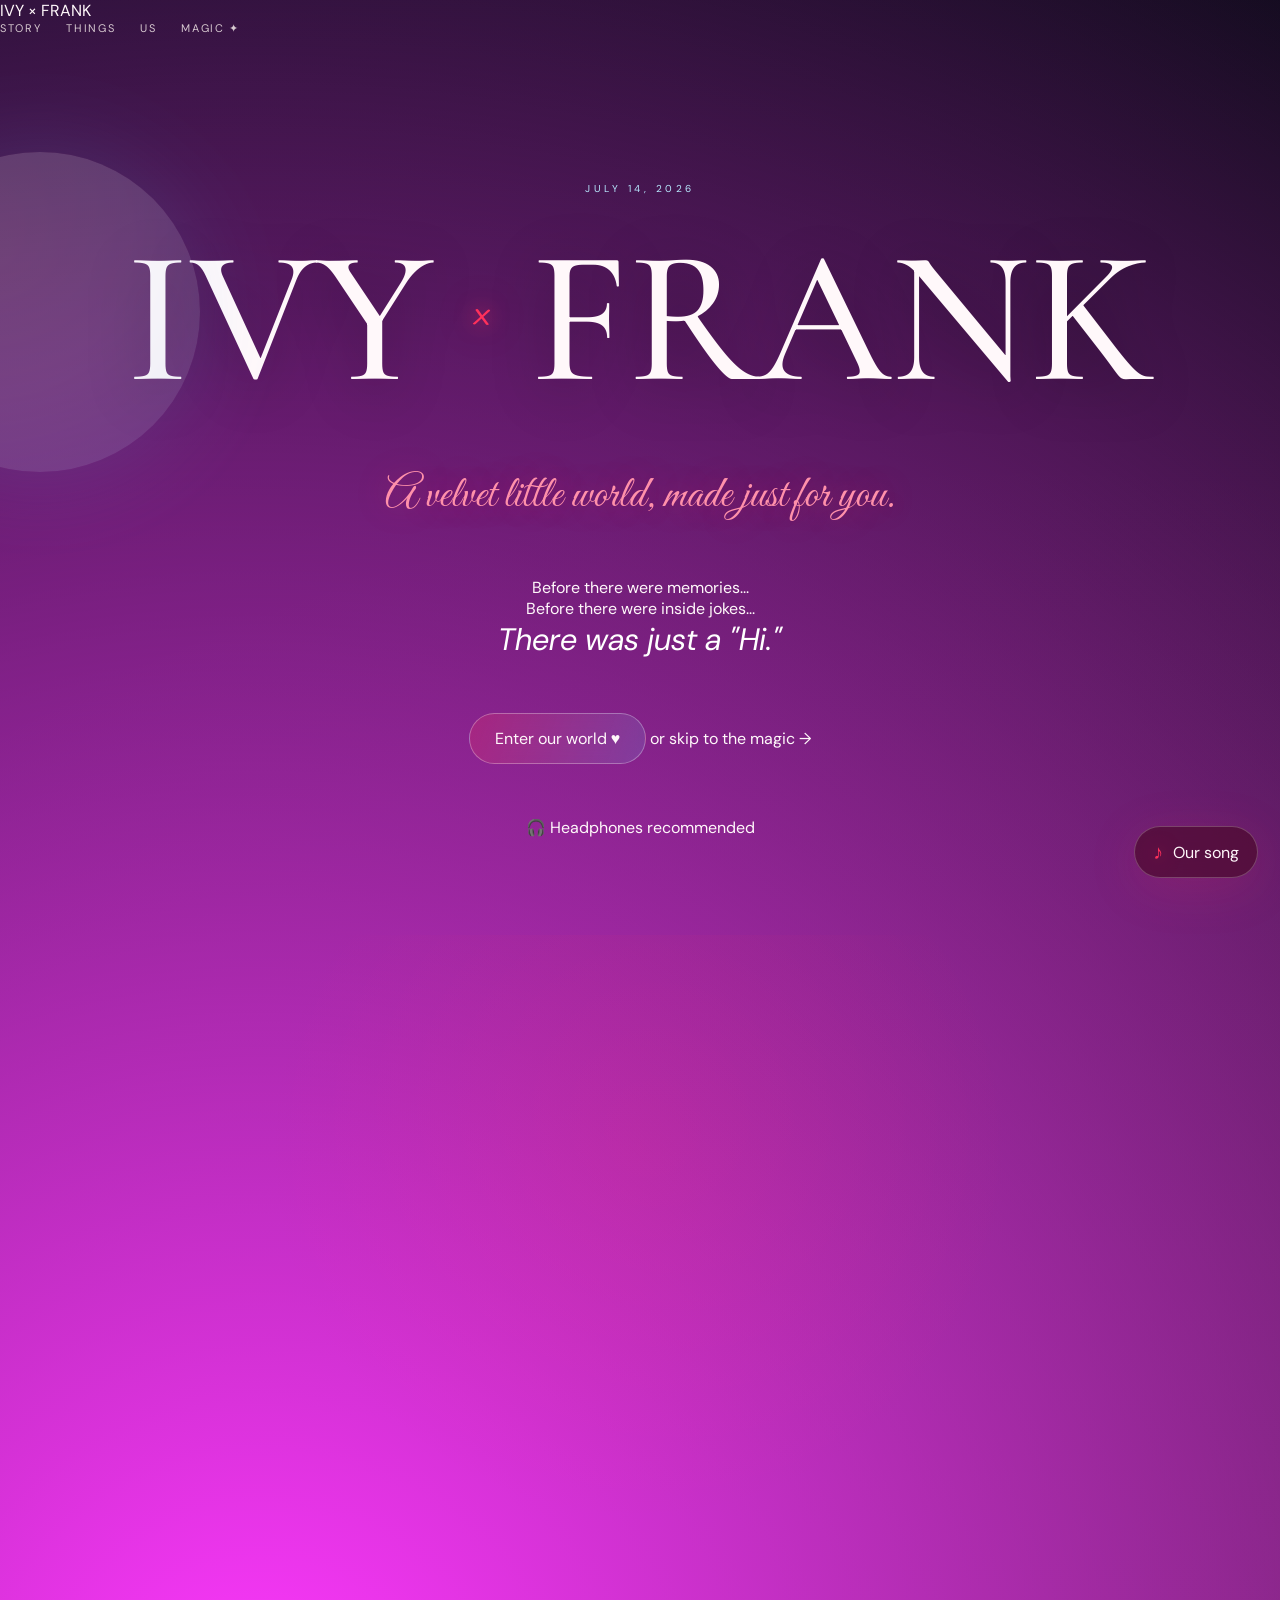
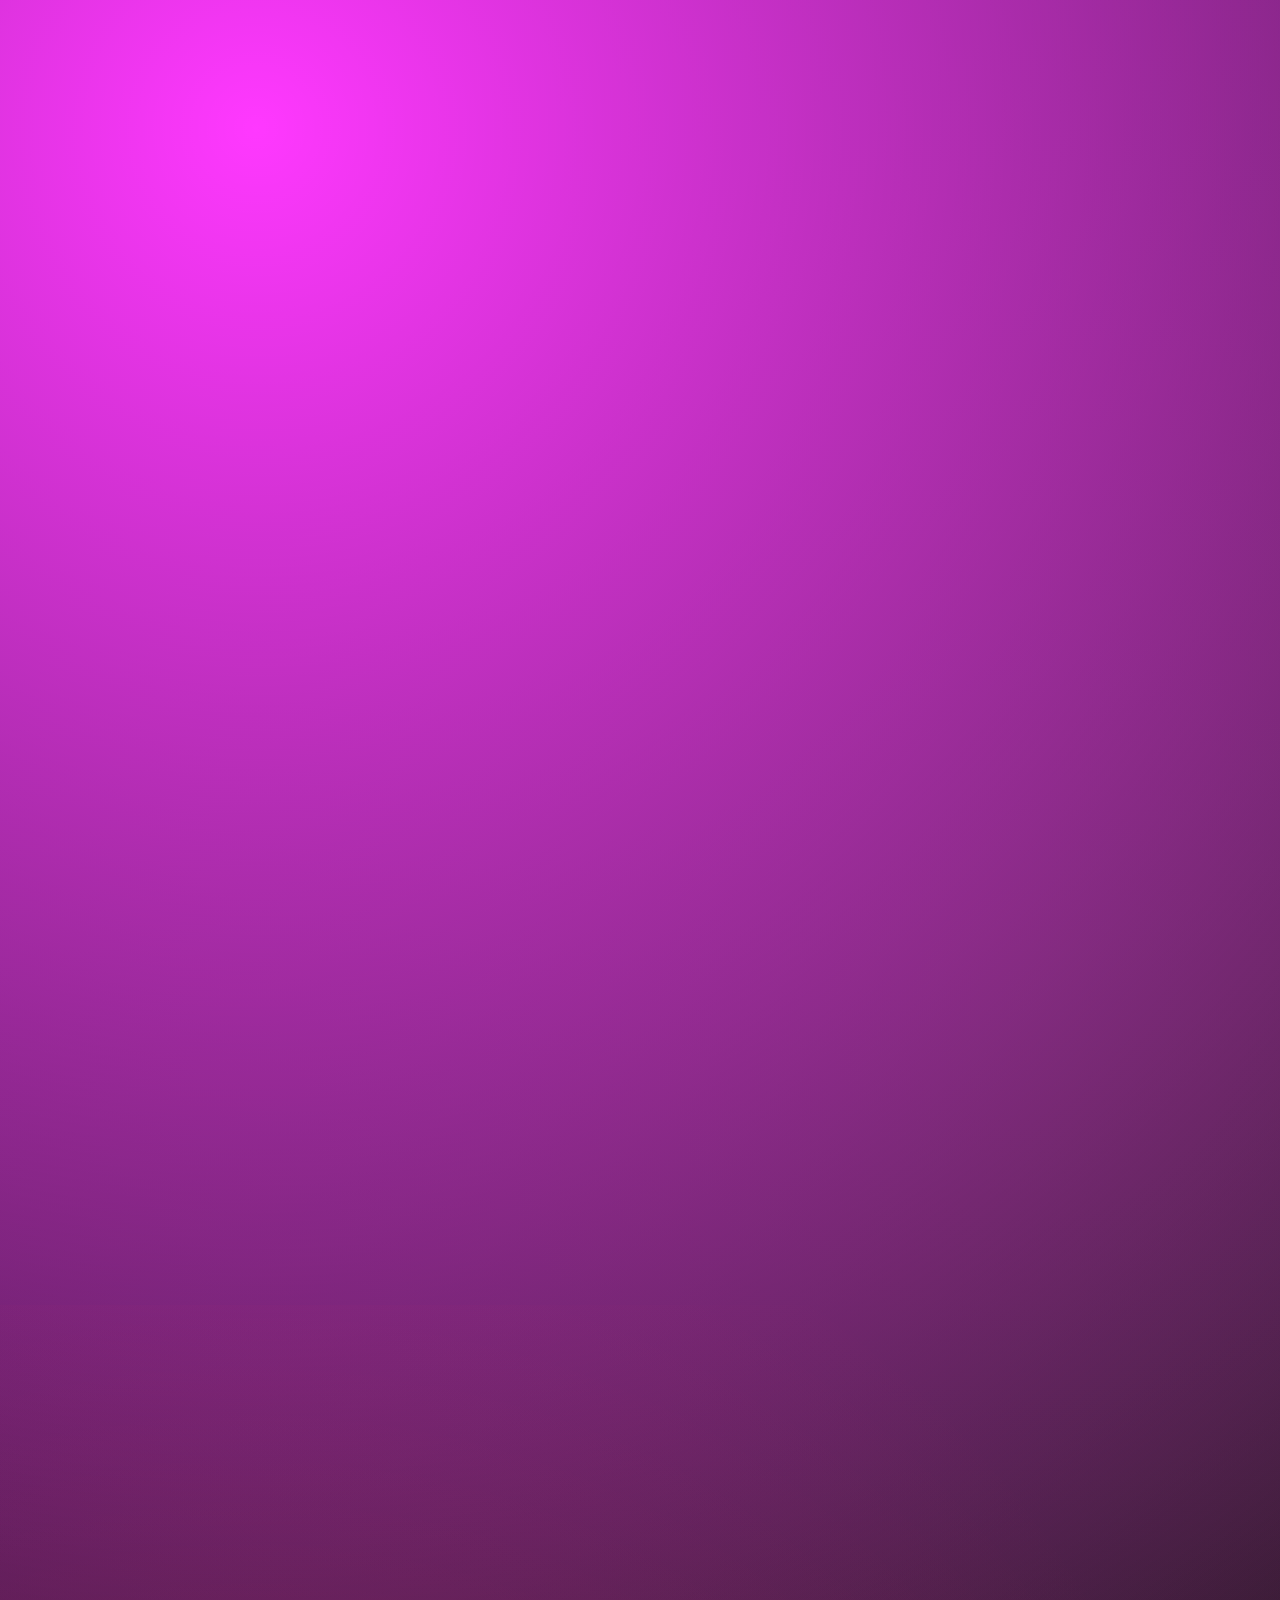
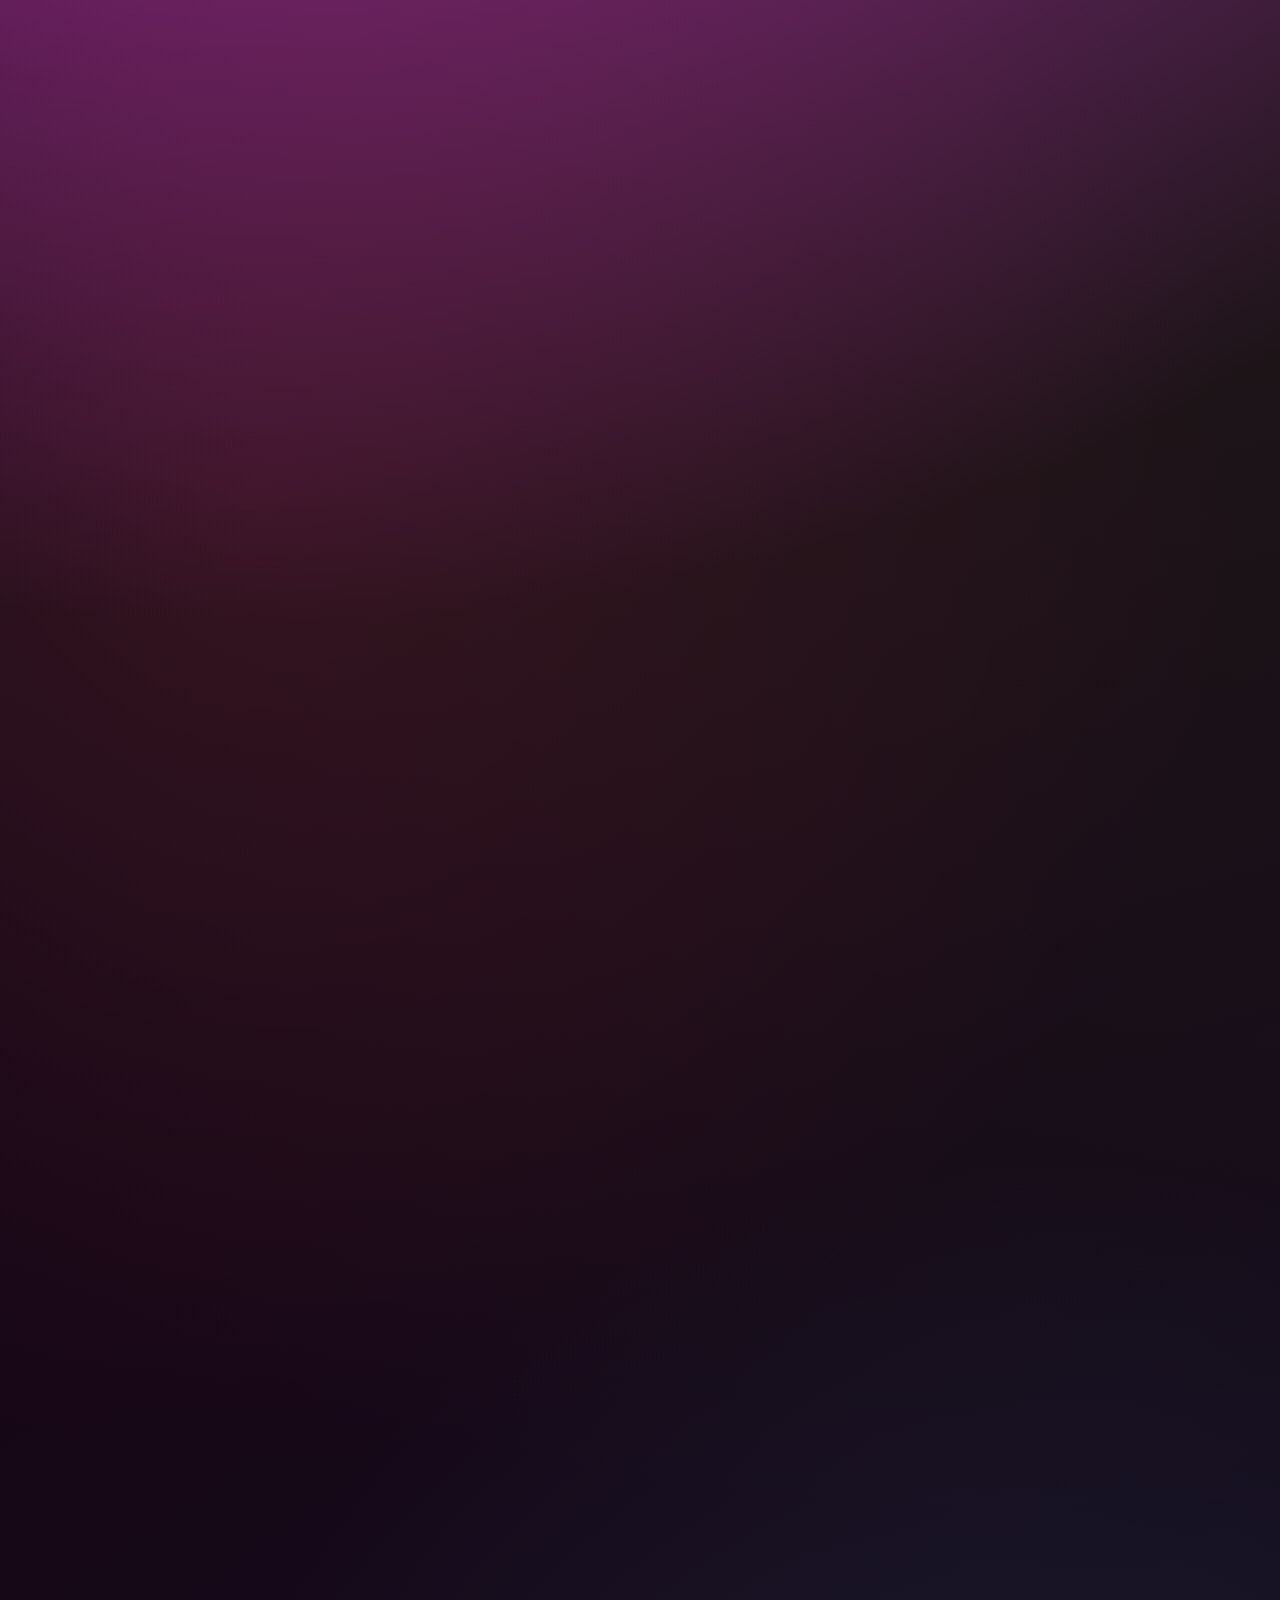
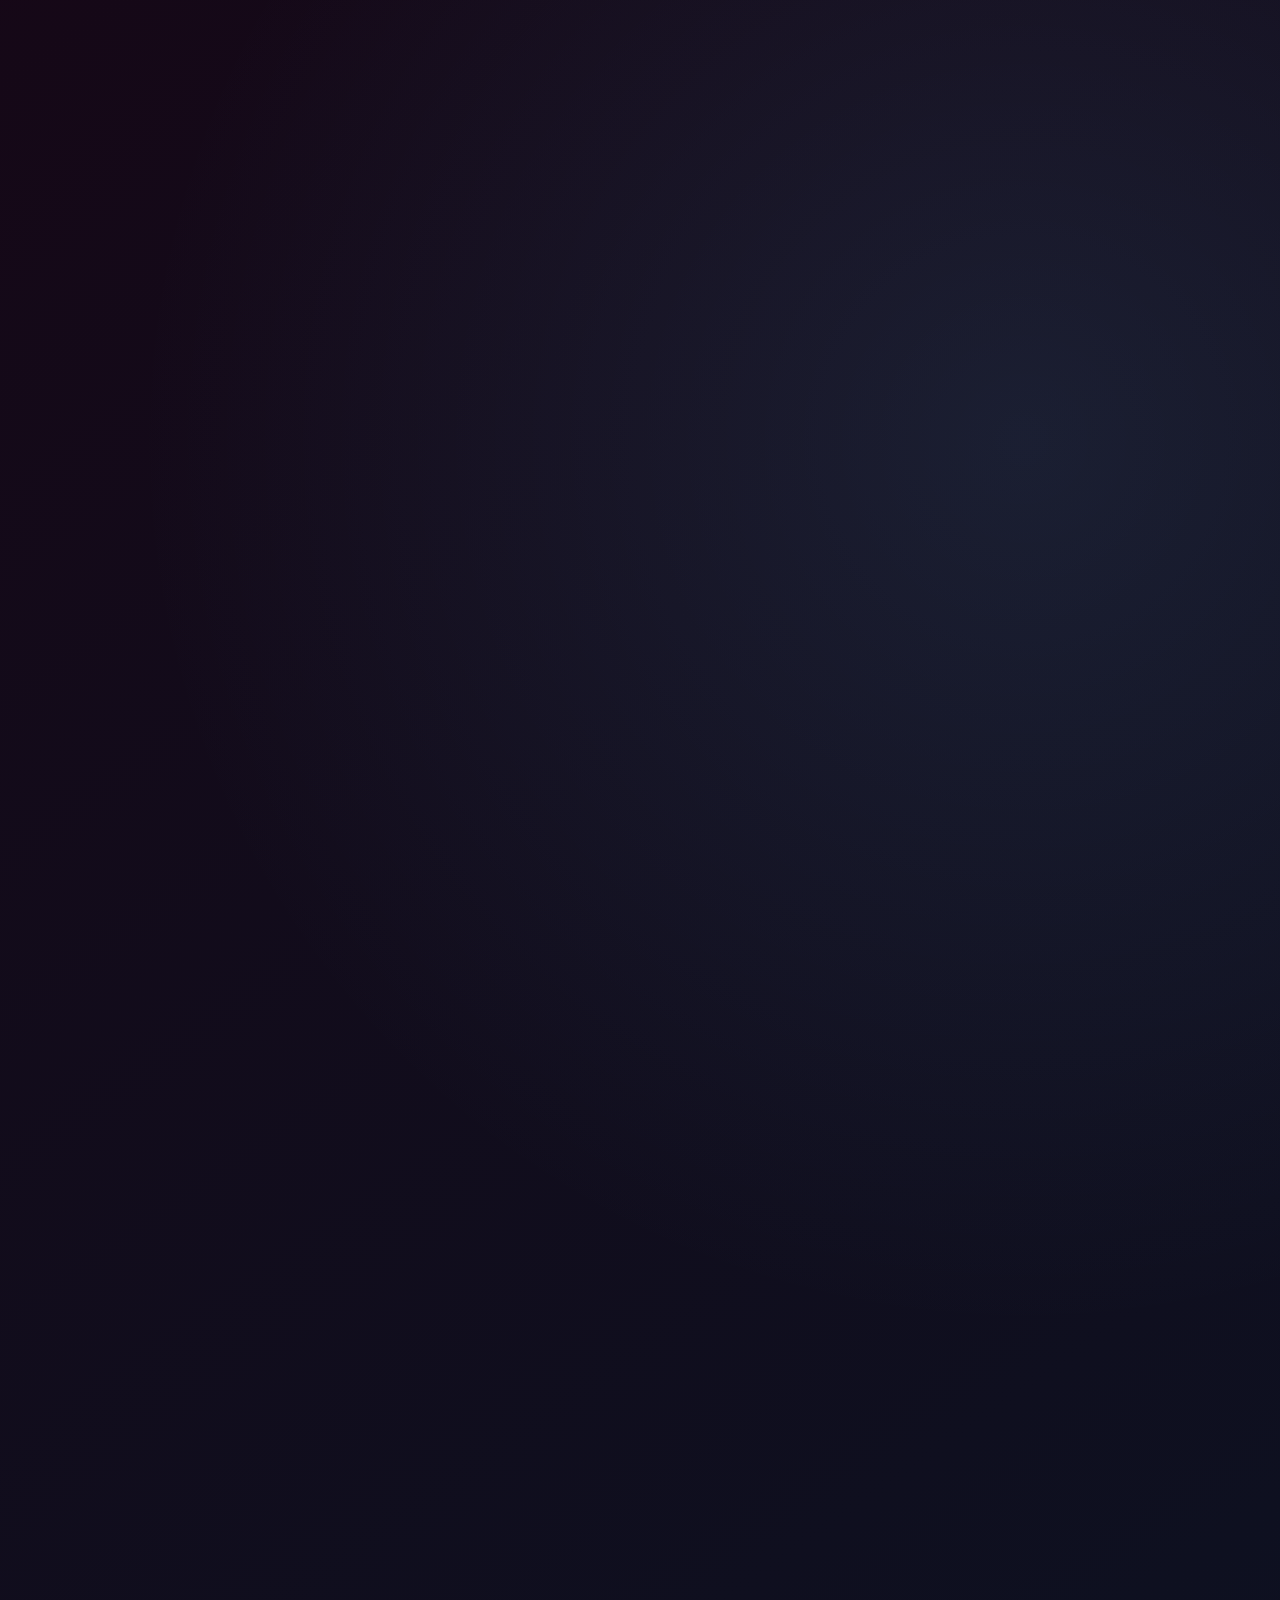
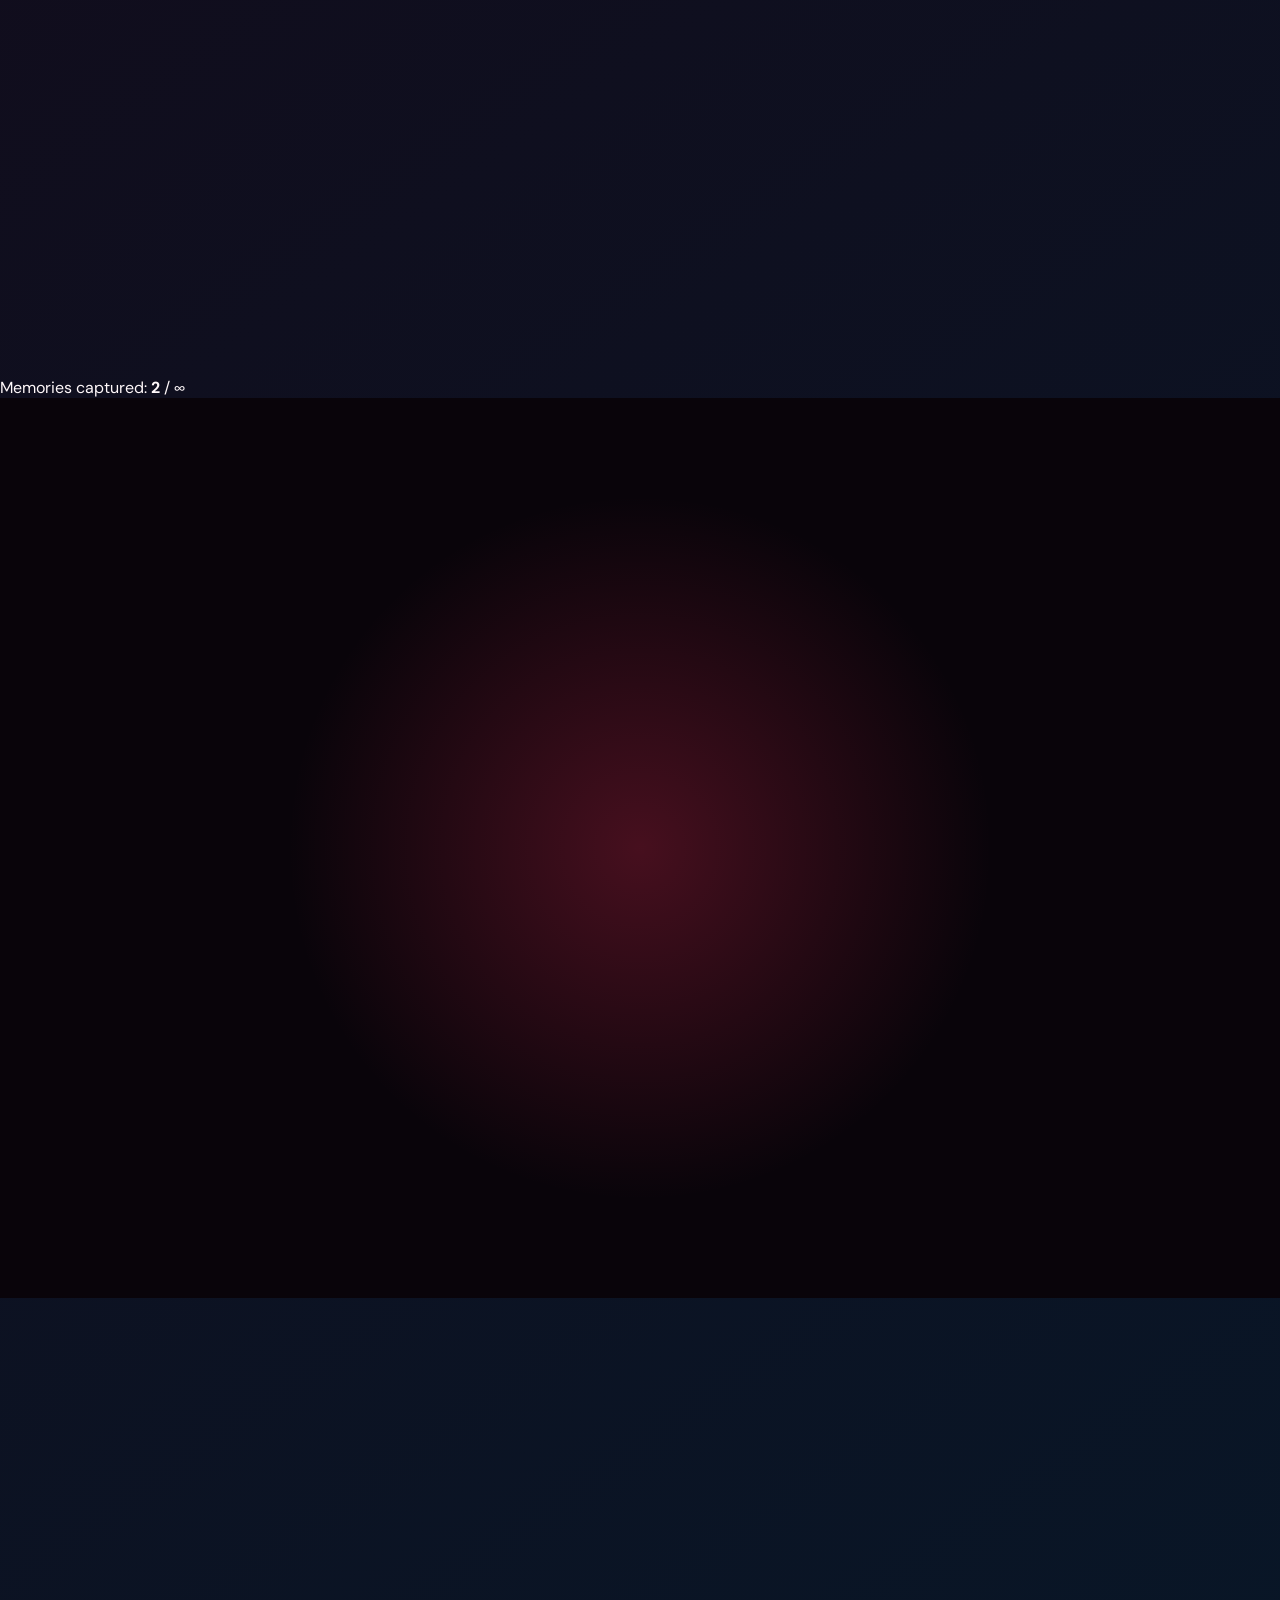
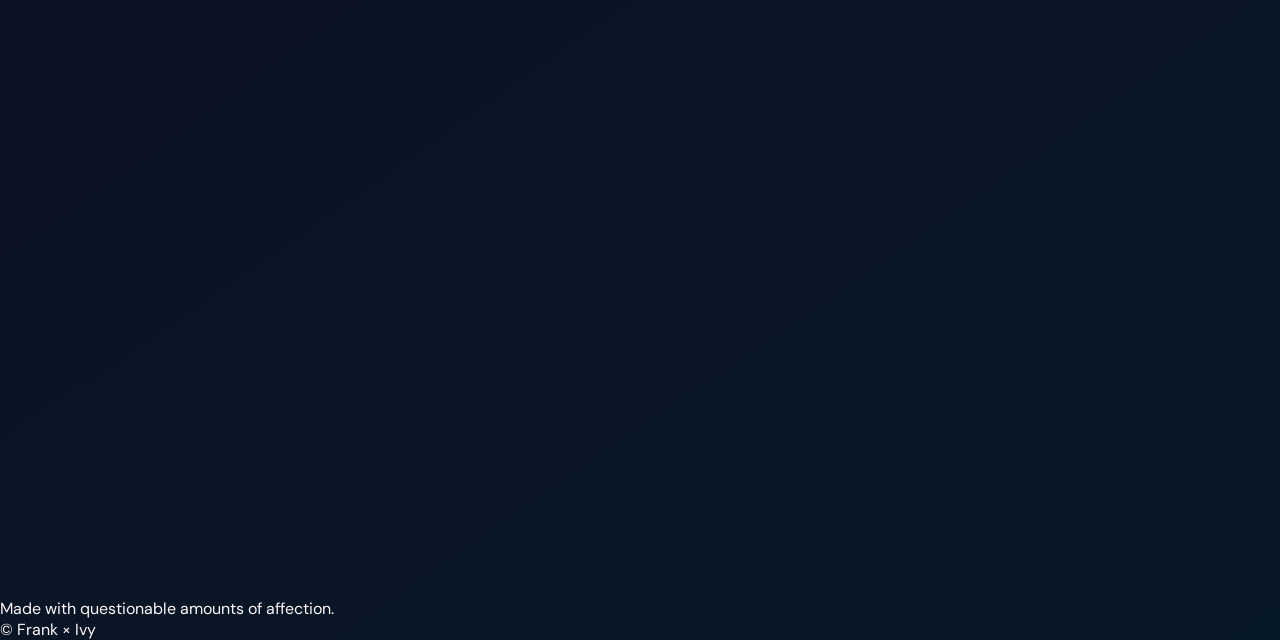
==== commit 266c75ed: "Update index.html" ====
--- a/index.html
+++ b/index.html
@@ -1,1509 +1,303 @@
 <!DOCTYPE html>
 <html lang="en">
-
 <head>
-    <meta charset="UTF-8">
-
-    <!-- Mobile responsiveness -->
-    <meta name="viewport"
-          content="width=device-width, initial-scale=1.0">
-
-    <meta name="theme-color" content="#09070a">
-
-    <meta name="description"
-          content="A little world made for Ivy — from Frank.">
-
-    <title>Frank × Ivy — Our Little World</title>
-
-    <!-- =========================================================
-         GOOGLE FONTS
-         We will style these properly in style.css later.
-         ========================================================= -->
-
-    <link rel="preconnect"
-          href="https://fonts.googleapis.com">
-
-    <link rel="preconnect"
-          href="https://fonts.gstatic.com"
-          crossorigin>
-
-    <link href="https://fonts.googleapis.com/css2?family=Cormorant+Garamond:wght@300;400;500;600;700&family=DM+Sans:wght@300;400;500;600&family=Great+Vibes&display=swap"
-          rel="stylesheet">
-
-
-    <!-- =========================================================
-         MAIN CSS
-         ========================================================= -->
-
-    <link rel="stylesheet"
-          href="css/style.css">
-
+<meta charset="UTF-8">
+<meta name="viewport" content="width=device-width, initial-scale=1.0, viewport-fit=cover">
+<meta name="theme-color" content="#1a0208">
+<meta name="description" content="A velvet world made for Ivy — from Frank.">
+<title>Frank × Ivy — A Velvet World</title>
+
+<link rel="preconnect" href="https://fonts.googleapis.com">
+<link rel="preconnect" href="https://fonts.gstatic.com" crossorigin>
+<link href="https://fonts.googleapis.com/css2?family=Cormorant+Garamond:ital,wght@0,300;0,400;0,500;0,600;1,400&family=DM+Sans:wght@300;400;500;600&family=Great+Vibes&display=swap" rel="stylesheet">
+
+<link rel="stylesheet" href="css/style.css">
 </head>
 
-
-<body>
-
-
-<!-- =============================================================
-     GLOBAL EXPERIENCE
-     ============================================================= -->
-
-<div id="experience">
-
-
-    <!-- =========================================================
-         BACKGROUND ATMOSPHERE
-         JavaScript will control these later.
-         ========================================================= -->
-
-    <div id="sky-background">
-
-        <!-- Stars -->
-        <div id="stars"></div>
-
-        <!-- Moving clouds -->
-        <div id="cloud-layer"></div>
-
-        <!-- Sun -->
-        <div id="sun"></div>
-
-        <!-- Moon -->
-        <div id="moon"></div>
-
-        <!-- Interactive glowing particles -->
-        <div id="particle-field"></div>
-
-        <!-- Soft bokeh lights -->
-        <div id="bokeh-field"></div>
-
-    </div>
-
-
-    <!-- =========================================================
-         MUSIC
-         ========================================================= -->
-
-    <audio id="our-song"
-           preload="auto"
-           loop>
-
-        <!--
-            =====================================================
-            MUSIC FILE
-
-            Replace this with your song:
-
-            audio/our-song.mp3
-            =====================================================
-        -->
-
-        <source src="audio/our-song.mp3"
-                type="audio/mpeg">
-
-    </audio>
-
-
-    <!-- Floating music button -->
-
-    <button id="music-toggle"
-            class="music-control"
-            aria-label="Play our song">
-
-        <span class="music-icon">♪</span>
-
-        <span class="music-label">
-            Our song
-        </span>
-
+<body class="page-home">
+
+<!-- ============================================================
+     BACKGROUND: velvet red ocean of love emojis
+     ============================================================ -->
+<div id="velvet-bg" aria-hidden="true">
+  <div class="velvet-gradient"></div>
+  <div class="velvet-noise"></div>
+  <div id="love-petal-field"></div>
+  <div id="bokeh-field"></div>
+</div>
+
+<!-- Cursor aura (desktop only, follows pointer) -->
+<div id="cursor-aura" aria-hidden="true"></div>
+
+<!-- Music -->
+<audio id="our-song" preload="auto" loop>
+  <source src="audio/our-song.mp3" type="audio/mpeg">
+</audio>
+<button id="music-toggle" class="music-control" aria-label="Play our song" aria-pressed="false">
+  <span class="music-icon">♪</span>
+  <span class="music-label">Our song</span>
+</button>
+
+<!-- ============================================================
+     NAV
+     ============================================================ -->
+<nav id="main-nav">
+  <a href="index.html" class="nav-brand">IVY <span>×</span> FRANK</a>
+  <div class="nav-links">
+    <a href="#story">Story</a>
+    <a href="#things">Things</a>
+    <a href="#gallery">Us</a>
+    <a href="magic.html" class="nav-magic">Magic ✦</a>
+  </div>
+</nav>
+
+<main>
+
+<!-- ============================================================
+     01 — HERO
+     ============================================================ -->
+<section id="home" class="hero-section">
+  <p class="hero-date">JULY 14, 2026</p>
+
+  <h1 class="hero-title">
+    <span class="hero-name">IVY</span>
+    <span class="hero-symbol">×</span>
+    <span class="hero-name">FRANK</span>
+  </h1>
+
+  <p class="hero-subtitle">A velvet little world, made just for you.</p>
+
+  <div class="hero-moon" aria-hidden="true"><div class="moon-glow"></div></div>
+
+  <div class="hero-intro">
+    <p>Before there were memories...</p>
+    <p>Before there were inside jokes...</p>
+    <p class="hero-emphasis">There was just a "Hi."</p>
+  </div>
+
+  <div class="hero-actions">
+    <button id="enter-world" class="primary-button">
+      <span>Enter our world</span>
+      <span class="btn-heart">♥</span>
     </button>
-
-
-
-    <!-- =========================================================
-         NAVIGATION
-         ========================================================= -->
-
-    <nav id="main-navigation">
-
-        <a href="#home">IVY × FRANK</a>
-
-        <div class="nav-links">
-
-            <a href="#story">Our Story</a>
-
-            <a href="#gravity">Gravity</a>
-
-            <a href="#gallery">Us</a>
-
-            <a href="#ending">♥</a>
-
-        </div>
-
-    </nav>
-
-
-
-    <!-- =========================================================
-         01 — OPENING
-         ========================================================= -->
-
-    <main>
-
-
-    <section id="home"
-             class="hero-section">
-
-
-        <!-- Small date -->
-
-        <p class="hero-date">
-            JULY 14, 2026
-        </p>
-
-
-        <!-- Main title -->
-
-        <h1 class="hero-title">
-
-            <span class="hero-name">
-                IVY
-            </span>
-
-            <span class="hero-symbol">
-                ×
-            </span>
-
-            <span class="hero-name">
-                FRANK
-            </span>
-
-        </h1>
-
-
-        <p class="hero-subtitle">
-            Our little world.
-        </p>
-
-
-        <!-- Decorative moon -->
-
-        <div class="hero-moon"
-             aria-hidden="true">
-
-            <div class="moon-glow"></div>
-
-        </div>
-
-
-        <!-- Intro text -->
-
-        <div class="hero-introduction">
-
-            <p>
-                Before there were memories...
-            </p>
-
-            <p>
-                Before there were inside jokes...
-            </p>
-
-            <p class="hero-emphasis">
-                There was just a “Hi.”
-            </p>
-
-        </div>
-
-
-        <!-- Entry button -->
-
-        <button id="enter-world"
-                class="primary-button">
-
-            <span>Enter our world</span>
-
-            <span class="button-heart">♥</span>
-
-        </button>
-
-
-        <p class="headphones-note">
-            🎧 Headphones recommended
-        </p>
-
-
-        <!-- Scroll indicator -->
-
-        <div class="scroll-indicator">
-
-            <span>
-                Scroll to begin
-            </span>
-
-            <span class="scroll-arrow">
-                ↓
-            </span>
-
-        </div>
-
-
-    </section>
-
-
-
-    <!-- =========================================================
-         02 — FIRST HELLO
-         ========================================================= -->
-
-    <section id="story"
-             class="story-section">
-
-
-        <div class="section-intro">
-
-            <span class="chapter-number">
-                CHAPTER 01
-            </span>
-
-            <h2>
-                The First Hello
-            </h2>
-
-            <p>
-                July 14, 2026.
-            </p>
-
-        </div>
-
-
-
-        <!-- Moon quote -->
-
-        <div class="moon-story">
-
-            <div class="moon-story-visual">
-
-                <div class="story-moon"></div>
-
-            </div>
-
-
-            <div class="moon-story-text">
-
-                <span class="small-label">
-                    5:06 PM
-                </span>
-
-                <p class="story-quote">
-                    “There's a rule I heard here...
-                    that the first contact you see
-                    with a moon gets to be your light
-                    in the dark.”
-                </p>
-
-                <span class="story-signature">
-                    — Frank
-                </span>
-
-            </div>
-
-        </div>
-
-
-
-        <!-- =====================================================
-             INTERACTIVE CHAT
-             ===================================================== -->
-
-        <div class="chat-story">
-
-            <div class="chat-heading">
-
-                <span>
-                    THE CONVERSATION
-                </span>
-
-                <p>
-                    It started simply.
-                </p>
-
-            </div>
-
-
-            <div class="chat-window">
-
-
-                <!-- CHAT MESSAGE 01 -->
-
-                <div class="chat-message sent">
-
-                    <div class="chat-name">
-                        Frank
-                    </div>
-
-                    <div class="chat-bubble">
-                        Hi
-                    </div>
-
-                </div>
-
-
-
-                <!-- CHAT MESSAGE 02 -->
-
-                <div class="chat-message received">
-
-                    <div class="chat-name">
-                        Ivy
-                    </div>
-
-                    <div class="chat-bubble">
-                        Hi
-                    </div>
-
-                </div>
-
-
-
-                <!-- CHAT MESSAGE 03 -->
-
-                <div class="chat-message sent">
-
-                    <div class="chat-name">
-                        Frank
-                    </div>
-
-                    <div class="chat-bubble">
-                        Apparently you and I have
-                        been paired here in the campus...
-                    </div>
-
-                </div>
-
-
-
-                <!-- CHAT MESSAGE 04 -->
-
-                <div class="chat-message received">
-
-                    <div class="chat-name">
-                        Ivy
-                    </div>
-
-                    <div class="chat-bubble">
-                        like aje 😂
-                    </div>
-
-                </div>
-
-
-
-                <!-- CHAT MESSAGE 05 -->
-
-                <div class="chat-message sent">
-
-                    <div class="chat-name">
-                        Frank
-                    </div>
-
-                    <div class="chat-bubble">
-                        I'm Frank and was hoping
-                        to make a frnd
-                    </div>
-
-                </div>
-
-
-
-                <!-- CHAT MESSAGE 06 -->
-
-                <div class="chat-message received">
-
-                    <div class="chat-name">
-                        Ivy
-                    </div>
-
-                    <div class="chat-bubble">
-                        naitwa Ivy
-                    </div>
-
-                </div>
-
-
-
-                <!-- CHAT MESSAGE 07 -->
-
-                <div class="chat-message sent">
-
-                    <div class="chat-name">
-                        Frank
-                    </div>
-
-                    <div class="chat-bubble">
-                        First frnd to have called Ivy,
-                        it's a unique name.
-                    </div>
-
-                </div>
-
-
-
-                <!-- CHAT MESSAGE 08 -->
-
-                <div class="chat-message received">
-
-                    <div class="chat-name">
-                        Ivy
-                    </div>
-
-                    <div class="chat-bubble">
-                        pia ww, your name is unique 😌
-                    </div>
-
-                </div>
-
-
-
-                <!-- CHAT MESSAGE 09 -->
-
-                <div class="chat-message sent">
-
-                    <div class="chat-name">
-                        Frank
-                    </div>
-
-                    <div class="chat-bubble">
-                        😜, not as much as urs.
-                        Even the pope was called Francis
-                    </div>
-
-                </div>
-
-
-
-                <!-- CHAT MESSAGE 10 -->
-
-                <div class="chat-message received">
-
-                    <div class="chat-name">
-                        Ivy
-                    </div>
-
-                    <div class="chat-bubble">
-                        yangu sasa ni worst 😂
-                    </div>
-
-                </div>
-
-
-
-                <!-- CHAT MESSAGE 11 -->
-
-                <div class="chat-message sent">
-
-                    <div class="chat-name">
-                        Frank
-                    </div>
-
-                    <div class="chat-bubble">
-                        Oh yeah... btw there's this
-                        character called poison ivy 😏
-                    </div>
-
-                </div>
-
-
-
-                <!-- CHAT MESSAGE 12 -->
-
-                <div class="chat-message received">
-
-                    <div class="chat-name">
-                        Ivy
-                    </div>
-
-                    <div class="chat-bubble">
-                        haya 😂😂😂
-                    </div>
-
-                </div>
-
-
-
-                <!-- CHAT MESSAGE 13 -->
-
-                <div class="chat-message sent">
-
-                    <div class="chat-name">
-                        Frank
-                    </div>
-
-                    <div class="chat-bubble">
-                        I'm doing civil engineering,
-                        lemmi try to guess yours.
-                    </div>
-
-                </div>
-
-
-
-                <!-- CHAT MESSAGE 14 -->
-
-                <div class="chat-message received">
-
-                    <div class="chat-name">
-                        Ivy
-                    </div>
-
-                    <div class="chat-bubble">
-                        okay guess 😌
-                    </div>
-
-                </div>
-
-
-            </div>
-
-
-            <!-- Actual screenshot -->
-
-            <div class="real-chat-memory">
-
-                <span class="small-label">
-                    THE ACTUAL EVIDENCE
-                </span>
-
-                <!-- =================================================
-                     CHAT SCREENSHOT 01
-                     REPLACE THIS IMAGE LATER
-                     ================================================= -->
-
-                <img src="images/chat-01.jpg"
-                     alt="Frank and Ivy first conversation"
-                     class="chat-screenshot">
-
-            </div>
-
-
-        </div>
-
-
-    </section>
-
-
-
-    <!-- =========================================================
-         03 — THE JOURNEY
-         ========================================================= -->
-
-    <section id="journey"
-             class="journey-section">
-
-
-        <div class="journey-road">
-
-            <!-- The sun will move along this environment -->
-
-            <div class="journey-sun"></div>
-
-            <div class="journey-clouds"></div>
-
-
-            <div class="road-content">
-
-                <span class="chapter-number">
-                    CHAPTER 02
-                </span>
-
-                <h2>
-                    And then...
-                </h2>
-
-                <p>
-                    one conversation became another.
-                </p>
-
-
-                <!-- Road signs -->
-
-                <div class="road-signs">
-
-
-                    <button class="road-sign"
-                            data-memory="moon">
-
-                        <span>
-                            01
-                        </span>
-
-                        <strong>
-                            THE MOON
-                        </strong>
-
-                    </button>
-
-
-                    <button class="road-sign"
-                            data-memory="ivy">
-
-                        <span>
-                            02
-                        </span>
-
-                        <strong>
-                            POISON IVY
-                        </strong>
-
-                    </button>
-
-
-                    <button class="road-sign"
-                            data-memory="engineering">
-
-                        <span>
-                            03
-                        </span>
-
-                        <strong>
-                            ENGINEERING
-                        </strong>
-
-                    </button>
-
-
-                    <button class="road-sign"
-                            data-memory="kababa">
-
-                        <span>
-                            04
-                        </span>
-
-                        <strong>
-                            KABABA 😂
-                        </strong>
-
-                    </button>
-
-
-                </div>
-
-
-            </div>
-
-        </div>
-
-
-    </section>
-
-
-
-    <!-- =========================================================
-         04 — GRAVITY
-         ========================================================= -->
-
-    <section id="gravity"
-             class="gravity-section">
-
-
-        <div id="gravity-world">
-
-
-            <!-- Objects controlled by phone tilt / mouse -->
-
-            <div class="gravity-object gravity-star">
-                ✦
-            </div>
-
-            <div class="gravity-object gravity-heart">
-                ♥
-            </div>
-
-            <div class="gravity-object gravity-leaf">
-                🌿
-            </div>
-
-            <div class="gravity-object gravity-moon">
-                ☾
-            </div>
-
-            <div class="gravity-object gravity-letter">
-                I
-            </div>
-
-            <div class="gravity-object gravity-letter">
-                V
-            </div>
-
-            <div class="gravity-object gravity-letter">
-                Y
-            </div>
-
-            <div class="gravity-object gravity-letter">
-                ♥
-            </div>
-
-
-            <!-- Gravity title -->
-
-            <div class="gravity-center">
-
-                <span class="chapter-number">
-                    A LITTLE EXPERIMENT
-                </span>
-
-                <h2>
-                    GRAVITY
-                </h2>
-
-                <p>
-                    Apparently even our little world
-                    has physics.
-                </p>
-
-                <span class="gravity-instruction desktop-instruction">
-                    Move your mouse
-                </span>
-
-                <span class="gravity-instruction mobile-instruction">
-                    Tilt your phone
-                </span>
-
-            </div>
-
-
-        </div>
-
-
-        <button id="gravity-reset"
-                class="secondary-button">
-
-            Reset gravity
-
-        </button>
-
-
-    </section>
-
-
-
-    <!-- =========================================================
-         05 — THINGS I LIKE ABOUT IVY
-         ========================================================= -->
-
-    <section id="flirt"
-             class="flirt-section">
-
-
-        <div class="section-intro">
-
-            <span class="chapter-number">
-                CHAPTER 03
-            </span>
-
-            <h2>
-                Things I Like About You
-            </h2>
-
-            <p>
-                I was going to keep this section innocent...
-            </p>
-
-        </div>
-
-
-
-        <div class="flirt-cards">
-
-
-            <!-- FLIRT CARD 01 -->
-
-            <article class="flirt-card">
-
-                <span class="flirt-number">
-                    01
-                </span>
-
-                <h3>
-                    Your smile
-                </h3>
-
-                <p>
-                    Honestly distracting.
-                </p>
-
-            </article>
-
-
-
-            <!-- FLIRT CARD 02 -->
-
-            <article class="flirt-card">
-
-                <span class="flirt-number">
-                    02
-                </span>
-
-                <h3>
-                    Your eyes
-                </h3>
-
-                <p>
-                    A little unfair, Ivy.
-                </p>
-
-            </article>
-
-
-
-            <!-- FLIRT CARD 03 -->
-
-            <article class="flirt-card">
-
-                <span class="flirt-number">
-                    03
-                </span>
-
-                <h3>
-                    Your attitude
-                </h3>
-
-                <p>
-                    Annoying. Attractive.
-                    Somehow both.
-                </p>
-
-            </article>
-
-
-
-            <!-- FLIRT CARD 04 -->
-
-            <article class="flirt-card">
-
-                <span class="flirt-number">
-                    04
-                </span>
-
-                <h3>
-                    That face
-                </h3>
-
-                <p>
-                    We need to discuss
-                    why you're allowed to
-                    look that good.
-                </p>
-
-            </article>
-
-
-
-            <!-- SECRET FLIRT CARD -->
-
-            <article class="flirt-card secret-flirt-card">
-
-                <span class="flirt-number">
-                    05
-                </span>
-
-                <h3>
-                    And then there's...
-                </h3>
-
-                <button class="secret-button"
-                        data-secret="flirt">
-
-                    I'm curious 👀
-
-                </button>
-
-            </article>
-
-
-        </div>
-
-
-    </section>
-
-
-
-    <!-- =========================================================
-         06 — THE GALLERY
-         ========================================================= -->
-
-    <section id="gallery"
-             class="gallery-section">
-
-
-        <div class="section-intro gallery-intro">
-
-            <span class="chapter-number">
-                CHAPTER 04
-            </span>
-
-            <h2>
-                Us
-            </h2>
-
-            <p>
-                Two people. A few memories.
-                Plenty of space for what's still to come.
-            </p>
-
-        </div>
-
-
-
-        <div class="gallery-wall">
-
-
-            <!-- =================================================
-                 PHOTO 01 — IVY
-                 REPLACE:
-                 images/gallery-ivy.jpg
-                 ================================================= -->
-
-            <article class="memory-card memory-card-ivy">
-
-                <div class="photo-frame">
-
-                    <img src="images/gallery-ivy.jpg"
-                         alt="Ivy"
-                         class="gallery-image">
-
-                </div>
-
-
-                <div class="memory-caption">
-
-                    <span class="memory-number">
-                        MEMORY 01
-                    </span>
-
-                    <h3>
-                        Ivy
-                    </h3>
-
-                    <p>
-                        The pretty one. 😏
-                    </p>
-
-                </div>
-
-            </article>
-
-
-
-            <!-- =================================================
-                 PHOTO 02 — FRANK
-                 REPLACE:
-                 images/gallery-frank.jpg
-                 ================================================= -->
-
-            <article class="memory-card memory-card-frank">
-
-                <div class="photo-frame">
-
-                    <img src="images/gallery-frank.jpg"
-                         alt="Frank"
-                         class="gallery-image">
-
-                </div>
-
-
-                <div class="memory-caption">
-
-                    <span class="memory-number">
-                        MEMORY 02
-                    </span>
-
-                    <h3>
-                        Frank
-                    </h3>
-
-                    <p>
-                        The one responsible. 😂
-                    </p>
-
-                </div>
-
-            </article>
-
-
-
-            <!-- =================================================
-                 EMPTY / FUTURE MEMORY CARD
-                 NO IMAGE YET
-                 ================================================= -->
-
-            <article class="memory-card next-memory-card">
-
-
-                <div class="future-memory-content">
-
-
-                    <div class="future-memory-icon">
-                        +
-                    </div>
-
-
-                    <span class="memory-number">
-                        MEMORY 03
-                    </span>
-
-
-                    <h3>
-                        Our next memory
-                    </h3>
-
-
-                    <p>
-                        This space is waiting for us.
-                    </p>
-
-
-                    <button id="create-memory"
-                            class="memory-button">
-
-                        Let's create another memory
-                        <span>♥</span>
-
-                    </button>
-
-
-                </div>
-
-
-            </article>
-
-
-        </div>
-
-
-
-        <!-- Gallery footer -->
-
-        <div class="gallery-footer">
-
-            <span>
-                Memories captured:
-            </span>
-
-            <strong id="memory-count">
-                2
-            </strong>
-
-            <span>
-                / ∞
-            </span>
-
-        </div>
-
-
-    </section>
-
-
-
-    <!-- =========================================================
-         07 — OPEN WHEN
-         ========================================================= -->
-
-    <section id="open-when"
-             class="open-when-section">
-
-
-        <div class="section-intro">
-
-            <span class="chapter-number">
-                JUST BETWEEN US
-            </span>
-
-            <h2>
-                Open When...
-            </h2>
-
-            <p>
-                A few little things for different versions of you.
-            </p>
-
-        </div>
-
-
-
-        <div class="envelope-container">
-
-
-            <!-- ENVELOPE 01 -->
-
-            <button class="envelope"
-                    data-letter="miss-me">
-
-                <span class="envelope-icon">
-                    💌
-                </span>
-
-                <span>
-                    You miss me
-                </span>
-
-            </button>
-
-
-
-            <!-- ENVELOPE 02 -->
-
-            <button class="envelope"
-                    data-letter="bad-day">
-
-                <span class="envelope-icon">
-                    🌧️
-                </span>
-
-                <span>
-                    You're having a bad day
-                </span>
-
-            </button>
-
-
-
-            <!-- ENVELOPE 03 -->
-
-            <button class="envelope"
-                    data-letter="thinking">
-
-                <span class="envelope-icon">
-                    👀
-                </span>
-
-                <span>
-                    You're thinking about me
-                </span>
-
-            </button>
-
-
-
-            <!-- ENVELOPE 04 -->
-
-            <button class="envelope"
-                    data-letter="attention">
-
-                <span class="envelope-icon">
-                    😏
-                </span>
-
-                <span>
-                    You want attention
-                </span>
-
-            </button>
-
-
-        </div>
-
-
-        <!-- Letter modal -->
-
-        <div id="letter-modal"
-             class="modal"
-             aria-hidden="true">
-
-
-            <div class="modal-content">
-
-                <button class="modal-close"
-                        aria-label="Close">
-                    ×
-                </button>
-
-
-                <div class="letter-paper">
-
-                    <span class="letter-small-title">
-                        FOR IVY
-                    </span>
-
-                    <h3 id="letter-title">
-                        Open when...
-                    </h3>
-
-                    <p id="letter-text">
-                        Your message will appear here.
-                    </p>
-
-                    <span class="letter-signature">
-                        — Frank ♥
-                    </span>
-
-                </div>
-
-
-            </div>
-
-        </div>
-
-
-    </section>
-
-
-
-    <!-- =========================================================
-         08 — SECRET / PRIVATE
-         ========================================================= -->
-
-    <section id="secret"
-             class="secret-section">
-
-
-        <div class="secret-container">
-
-
-            <span class="chapter-number">
-                PRIVATE
-            </span>
-
-
-            <h2>
-                Don't open this.
-            </h2>
-
-
-            <p>
-                Seriously, Ivy.
-            </p>
-
-
-            <button id="secret-open"
-                    class="secret-open-button">
-
-                Open anyway 👀
-
-            </button>
-
-
-            <div id="secret-message"
-                 class="hidden-secret">
-
-
-                <p class="secret-line">
-                    I was going to behave myself
-                    on this website...
-                </p>
-
-
-                <p class="secret-line">
-                    Then I remembered who I'm
-                    making it for.
-                </p>
-
-
-                <p class="secret-emphasis">
-                    😏
-                </p>
-
-
-                <p class="secret-line">
-                    You're becoming a problem, Ivy.
-                </p>
-
-
-                <p class="secret-final">
-                    A very pretty problem.
-                </p>
-
-
-            </div>
-
-
-        </div>
-
-
-    </section>
-
-
-
-    <!-- =========================================================
-         09 — FINAL SUNSET
-         ========================================================= -->
-
-    <section id="ending"
-             class="ending-section">
-
-
-        <div class="sunset-environment">
-
-            <div class="ending-sun"></div>
-
-            <div class="ending-clouds"></div>
-
-            <div class="ending-road"></div>
-
-        </div>
-
-
-        <div class="ending-content">
-
-
-            <span class="chapter-number">
-                ONE LAST THING
-            </span>
-
-
-            <h2>
-                Ivy.
-            </h2>
-
-
-            <div class="final-letter">
-
-
-                <p>
-                    If someone had told me that a random
-                    “Hi” on July 14 would lead to all these
-                    memories...
-                </p>
-
-
-                <p>
-                    I probably wouldn't have believed them.
-                </p>
-
-
-                <p>
-                    But I'm glad it happened.
-                </p>
-
-
-                <p class="final-emphasis">
-                    And honestly...
-                </p>
-
-
-                <p>
-                    I'm hoping we're nowhere near the end
-                    of this story.
-                </p>
-
-
-            </div>
-
-
-            <div class="final-signature">
-
-                <span>
-                    Frank
-                </span>
-
-                <strong>
-                    ♥
-                </strong>
-
-                <span>
-                    Ivy
-                </span>
-
-            </div>
-
-
-            <p class="chapter-ending">
-                Chapter One.
-            </p>
-
-
-            <button id="replay-story"
-                    class="primary-button">
-
-                Replay our story ↻
-
-            </button>
-
-
-        </div>
-
-
-    </section>
-
-
-    </main>
-
-
-
-    <!-- =========================================================
-         GLOBAL MODALS / INTERACTIVE ELEMENTS
-         ========================================================= -->
-
-
-    <!-- Secret memory modal -->
-
-    <div id="memory-modal"
-         class="modal"
-         aria-hidden="true">
-
-        <div class="modal-content">
-
-            <button class="modal-close"
-                    aria-label="Close">
-                ×
-            </button>
-
-            <div id="memory-modal-content">
-
-                <!-- JavaScript inserts memory here -->
-
-            </div>
-
-        </div>
-
-    </div>
-
-
-
-    <!-- =========================================================
-         FOOTER
-         ========================================================= -->
-
-    <footer id="site-footer">
-
-        <p>
-            Made with questionable amounts of affection.
-        </p>
-
-        <p>
-            © Frank × Ivy
-        </p>
-
-    </footer>
-
-
-
+    <a href="magic.html" class="secondary-link">or skip to the magic →</a>
+  </div>
+
+  <p class="headphones-note">🎧 Headphones recommended</p>
+</section>
+
+<!-- ============================================================
+     02 — FIRST HELLO (chat)
+     ============================================================ -->
+<section id="story" class="story-section">
+  <div class="section-intro reveal">
+    <span class="chapter-number">CHAPTER 01</span>
+    <h2>The First Hello</h2>
+    <p>July 14, 2026.</p>
+  </div>
+
+  <div class="moon-quote reveal">
+    <div class="moon-visual"><div class="story-moon"></div></div>
+    <div class="moon-text">
+      <span class="small-label">5:06 PM</span>
+      <p class="story-quote">
+        "There's a rule I heard here... that the first contact you see with a moon
+        gets to be your light in the dark."
+      </p>
+      <span class="story-signature">— Frank</span>
+    </div>
+  </div>
+
+  <div class="chat-story reveal">
+    <div class="chat-heading">
+      <span class="small-label">THE CONVERSATION</span>
+      <p>It started simply.</p>
+    </div>
+
+    <div class="chat-window" id="chat-window">
+      <!-- messages are injected by JS for a staggered type-in feel;
+           fallback markup keeps it readable even with JS disabled -->
+      <noscript>
+        <div class="chat-message sent"><div class="chat-name">Frank</div><div class="chat-bubble">Hi</div></div>
+        <div class="chat-message received"><div class="chat-name">Ivy</div><div class="chat-bubble">Hi</div></div>
+      </noscript>
+    </div>
+  </div>
+</section>
+
+<!-- ============================================================
+     03 — THINGS I LIKE ABOUT YOU
+     ============================================================ -->
+<section id="things" class="things-section">
+  <div class="section-intro reveal">
+    <span class="chapter-number">CHAPTER 02</span>
+    <h2>Things I Like About You</h2>
+    <p>I was going to keep this section innocent...</p>
+  </div>
+
+  <div class="things-grid">
+    <article class="thing-card reveal">
+      <span class="thing-num">01</span>
+      <h3>Your smile</h3>
+      <p>Honestly distracting.</p>
+    </article>
+
+    <article class="thing-card reveal">
+      <span class="thing-num">02</span>
+      <h3>Your eyes</h3>
+      <p>A little unfair, Ivy.</p>
+    </article>
+
+    <article class="thing-card reveal">
+      <span class="thing-num">03</span>
+      <h3>Your attitude</h3>
+      <p>Annoying. Attractive. Somehow both.</p>
+    </article>
+
+    <article class="thing-card reveal">
+      <span class="thing-num">04</span>
+      <h3>That face</h3>
+      <p>We need to discuss why you're allowed to look that good.</p>
+    </article>
+
+    <article class="thing-card thing-secret reveal">
+      <span class="thing-num">05</span>
+      <h3>And then there's...</h3>
+      <button class="secret-button" data-secret="thing">I'm curious 👀</button>
+    </article>
+  </div>
+</section>
+
+<!-- ============================================================
+     04 — GALLERY
+     ============================================================ -->
+<section id="gallery" class="gallery-section">
+  <div class="section-intro reveal">
+    <span class="chapter-number">CHAPTER 03</span>
+    <h2>Us</h2>
+    <p>Two people. A few memories. Plenty of room for more.</p>
+  </div>
+
+  <div class="gallery-grid">
+
+    <article class="memory-card reveal">
+      <div class="photo-frame">
+        <!-- REPLACE src later with images/gallery-ivy.jpg -->
+        <img
+          src="data:image/svg+xml;utf8,<svg xmlns='http://www.w3.org/2000/svg' width='800' height='1000'><defs><linearGradient id='g' x1='0' y1='0' x2='1' y2='1'><stop offset='0' stop-color='%23a0264b'/><stop offset='1' stop-color='%23400d1f'/></linearGradient></defs><rect width='800' height='1000' fill='url(%23g)'/><text x='50%' y='50%' font-family='Georgia' font-size='160' fill='%23ffd9e2' text-anchor='middle' dominant-baseline='middle'>I</text></svg>"
+          alt="Ivy" class="gallery-image">
+      </div>
+      <div class="memory-caption">
+        <span class="memory-num">MEMORY 01</span>
+        <h3>Ivy</h3>
+        <p>The pretty one. 😏</p>
+      </div>
+    </article>
+
+    <article class="memory-card reveal">
+      <div class="photo-frame">
+        <img
+          src="data:image/svg+xml;utf8,<svg xmlns='http://www.w3.org/2000/svg' width='800' height='1000'><defs><linearGradient id='g' x1='0' y1='0' x2='1' y2='1'><stop offset='0' stop-color='%237a1740'/><stop offset='1' stop-color='%23280a15'/></linearGradient></defs><rect width='800' height='1000' fill='url(%23g)'/><text x='50%' y='50%' font-family='Georgia' font-size='160' fill='%23ffd9e2' text-anchor='middle' dominant-baseline='middle'>F</text></svg>"
+          alt="Frank" class="gallery-image">
+      </div>
+      <div class="memory-caption">
+        <span class="memory-num">MEMORY 02</span>
+        <h3>Frank</h3>
+        <p>The one responsible. 😂</p>
+      </div>
+    </article>
+
+    <article class="memory-card memory-future reveal">
+      <div class="future-content">
+        <div class="future-icon">+</div>
+        <span class="memory-num">MEMORY 03</span>
+        <h3>Our next memory</h3>
+        <p>This space is waiting for us.</p>
+        <a href="magic.html" class="memory-button">
+          Let's create one <span>♥</span>
+        </a>
+      </div>
+    </article>
+
+  </div>
+
+  <div class="gallery-footer">
+    <span>Memories captured:</span>
+    <strong id="memory-count">2</strong>
+    <span>/ ∞</span>
+  </div>
+</section>
+
+<!-- ============================================================
+     05 — SECRET MESSAGE
+     ============================================================ -->
+<section id="secret" class="secret-section">
+  <div class="secret-container reveal">
+    <span class="chapter-number">PRIVATE</span>
+    <h2>Don't open this.</h2>
+    <p>Seriously, Ivy.</p>
+    <button id="secret-open" class="primary-button">Open anyway 👀</button>
+
+    <div id="secret-message" class="hidden-secret">
+      <p class="secret-line">I was going to behave myself on this website...</p>
+      <p class="secret-line">Then I remembered who I'm making it for.</p>
+      <p class="secret-emphasis">😏</p>
+      <p class="secret-line">You're becoming a problem, Ivy.</p>
+      <p class="secret-final">A very pretty problem.</p>
+    </div>
+  </div>
+</section>
+
+<!-- ============================================================
+     06 — FINAL
+     ============================================================ -->
+<section id="ending" class="ending-section">
+  <div class="ending-content reveal">
+    <span class="chapter-number">ONE LAST THING</span>
+    <h2>Ivy.</h2>
+
+    <div class="final-letter">
+      <p>If someone had told me that a random "Hi" on July 14 would lead to all these memories...</p>
+      <p>I probably wouldn't have believed them.</p>
+      <p>But I'm glad it happened.</p>
+      <p class="final-emphasis">And honestly...</p>
+      <p>I'm hoping we're nowhere near the end of this story.</p>
+    </div>
+
+    <div class="final-signature">
+      <span>Frank</span><strong>♥</strong><span>Ivy</span>
+    </div>
+
+    <p class="chapter-ending">Chapter One.</p>
+
+    <div class="ending-actions">
+      <a href="magic.html" class="primary-button">
+        <span>One more thing</span>
+        <span class="btn-heart">✦</span>
+      </a>
+      <button id="replay-story" class="ghost-button">Replay ↻</button>
+    </div>
+  </div>
+</section>
+
+</main>
+
+<footer id="site-footer">
+  <p>Made with questionable amounts of affection.</p>
+  <p>© Frank × Ivy</p>
+</footer>
+
+<!-- ============================================================
+     MODALS
+     ============================================================ -->
+<div id="memory-modal" class="modal" aria-hidden="true">
+  <div class="modal-content">
+    <button class="modal-close" aria-label="Close">×</button>
+    <div id="memory-modal-body"></div>
+  </div>
 </div>
-<!-- END EXPERIENCE -->
-
-
-
-<!-- =============================================================
-     JAVASCRIPT
-     =============================================================
-
-     IMPORTANT:
-     We are NOT putting JavaScript in this HTML.
-
-     All behaviour will live inside /js/
-
-     ============================================================= -->
-
-<script src="js/main.js"></script>
-
-<script src="js/music.js"></script>
-
-<script src="js/particles.js"></script>
-
-<script src="js/story.js"></script>
-
-<script src="js/gravity.js"></script>
-
-<script src="js/gallery.js"></script>
-
+
+<script src="js/app.js"></script>
+<script src="js/home.js"></script>
 </body>
-
-</html>+</html>
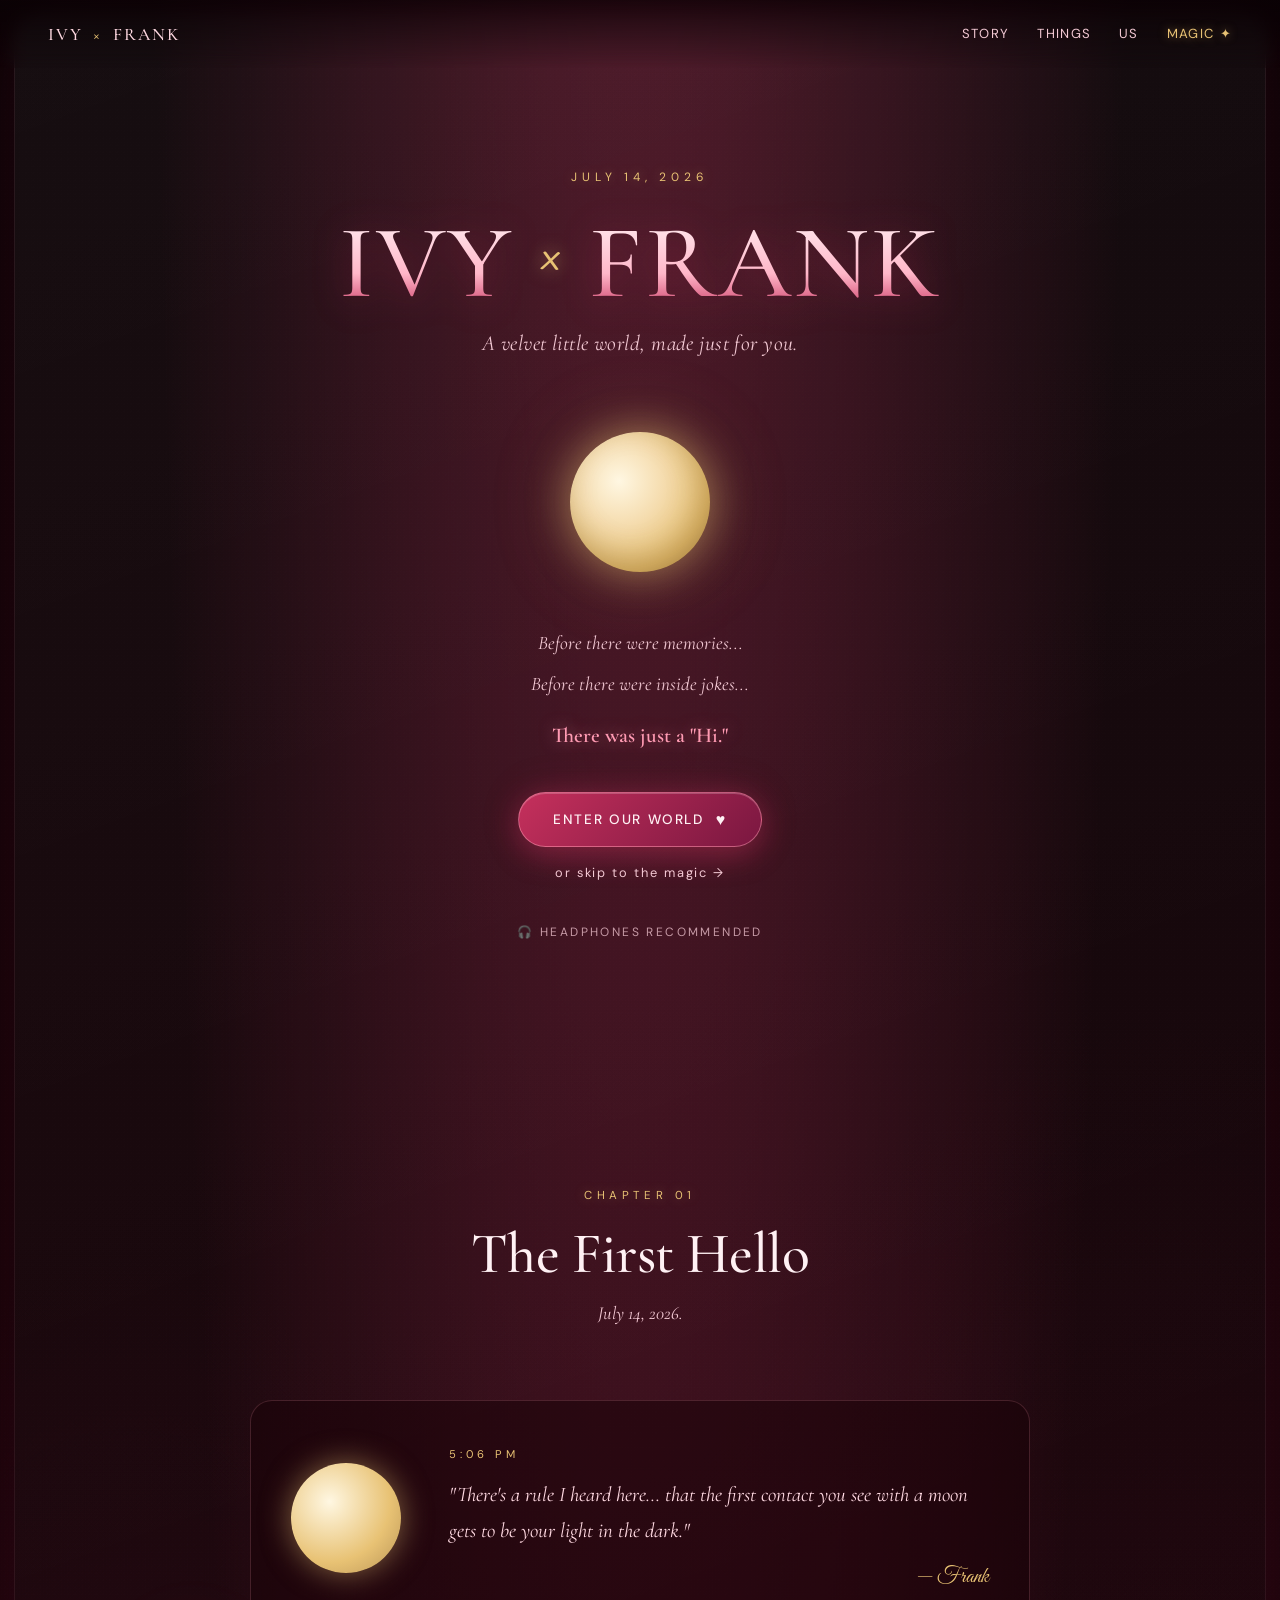
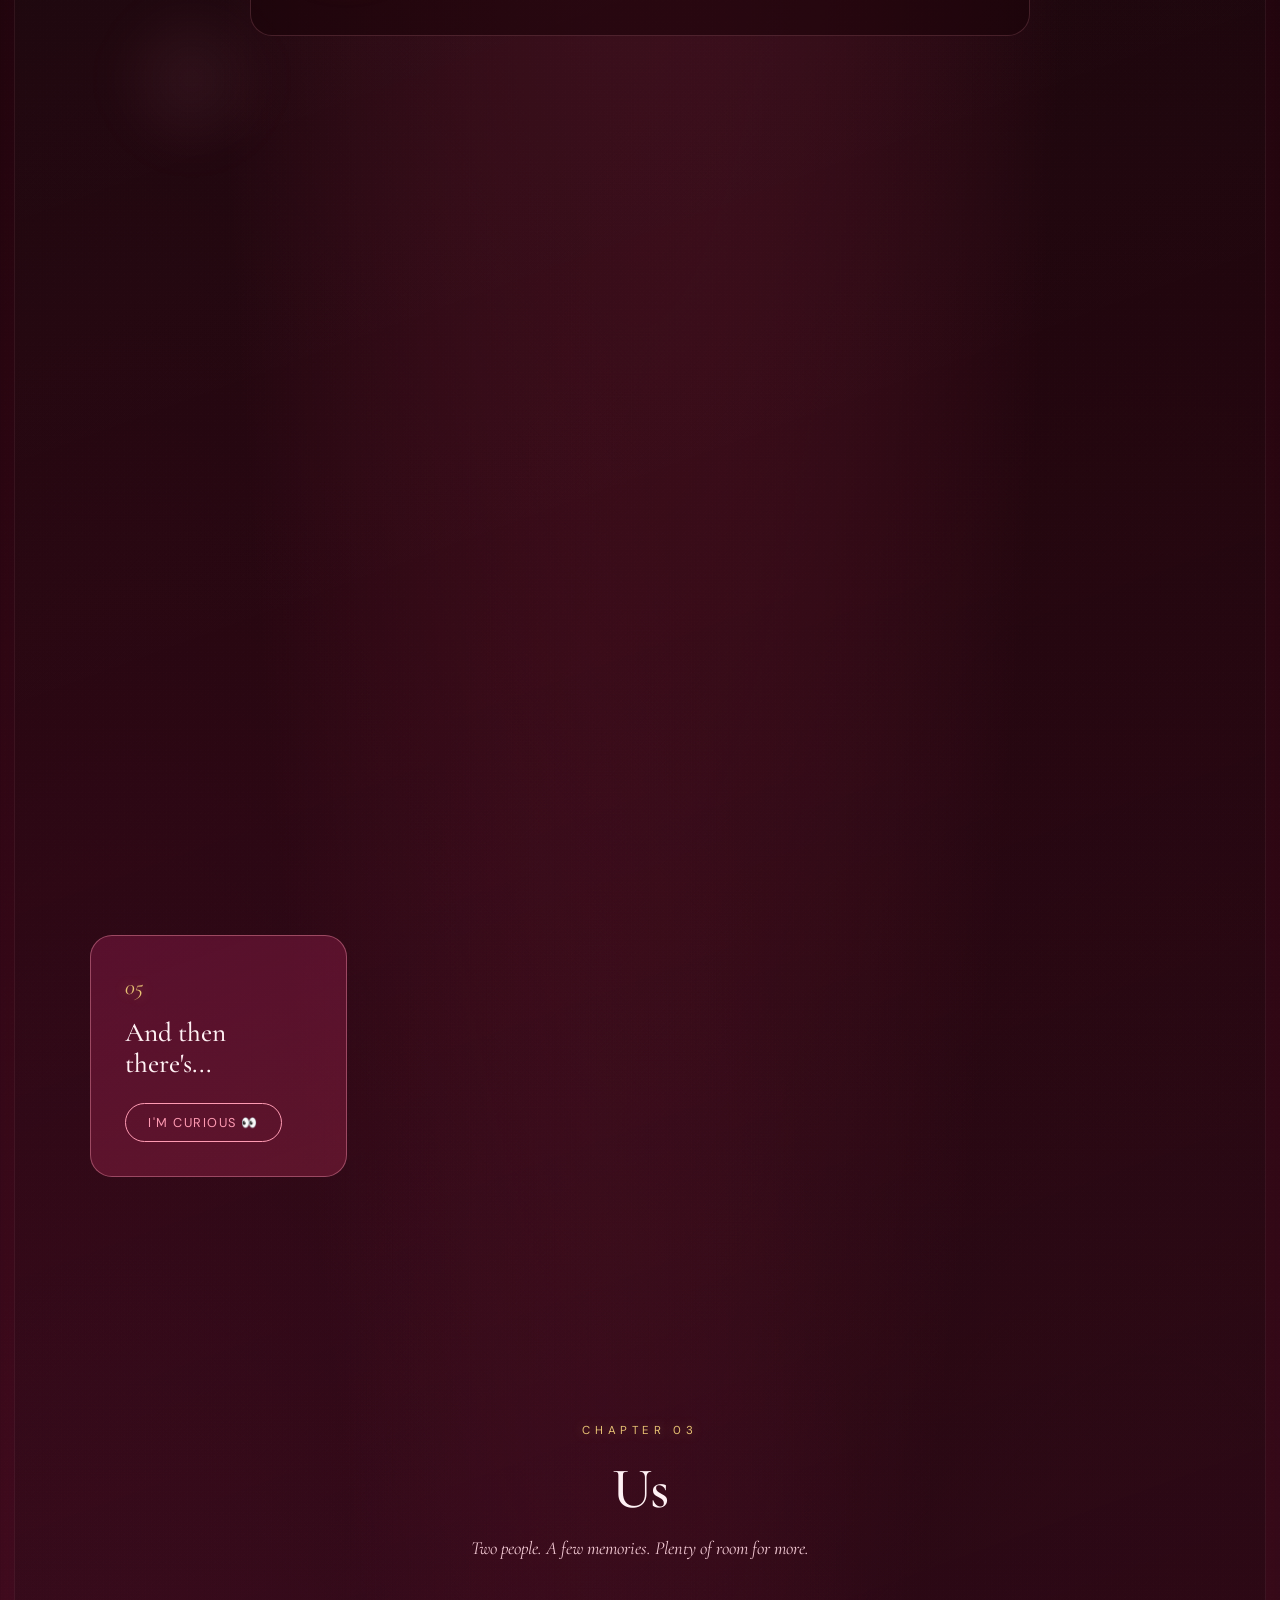
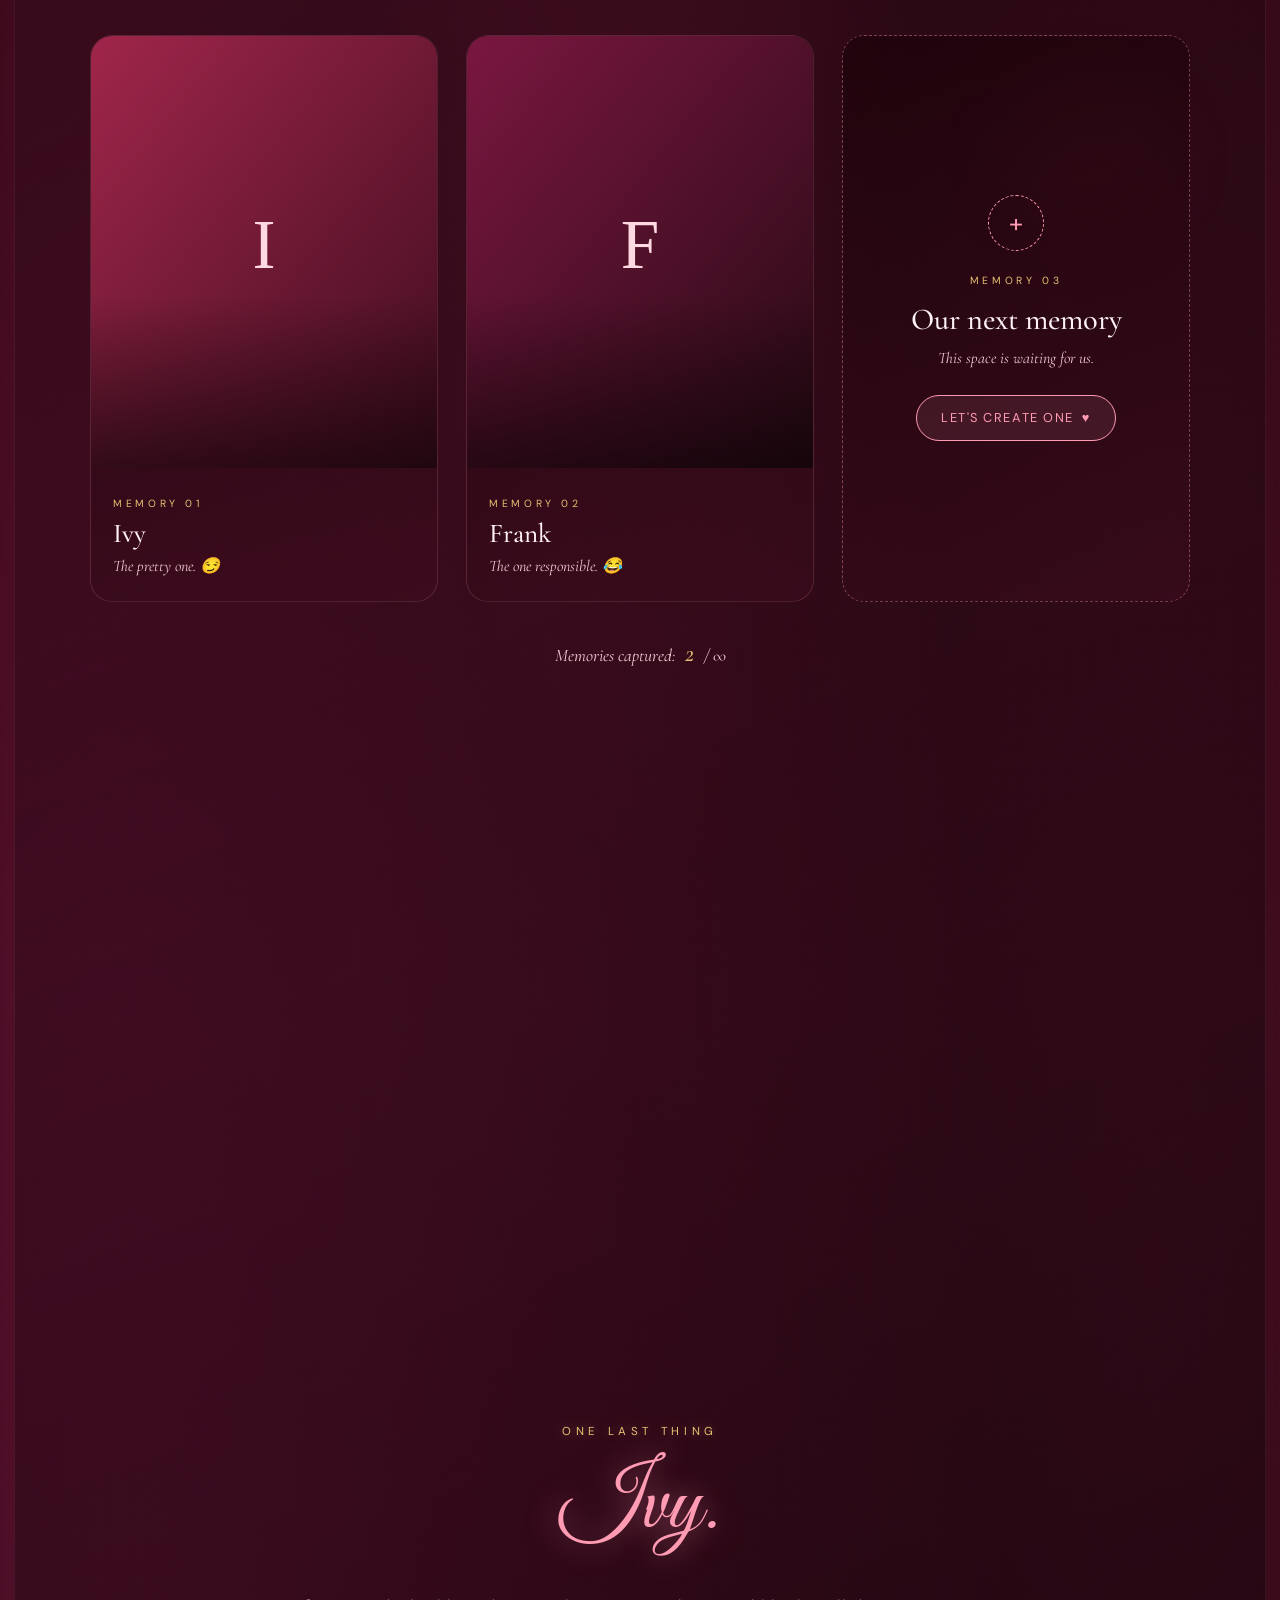
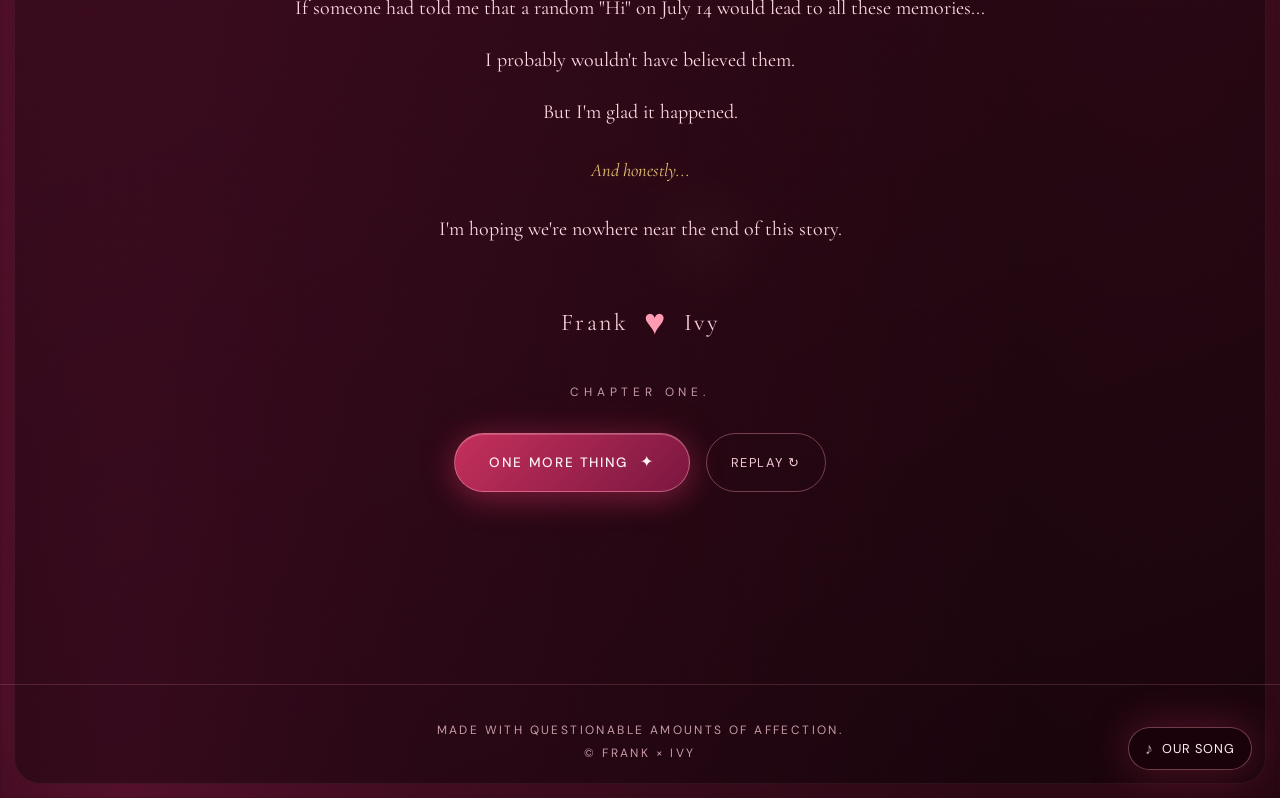
==== commit 198c9cf3: "Update index.html" ====
--- a/index.html
+++ b/index.html
@@ -41,6 +41,7 @@
 <!-- ============================================================
      NAV
      ============================================================ -->
+     <div class="site-cube">
 <nav id="main-nav">
   <a href="index.html" class="nav-brand">IVY <span>×</span> FRANK</a>
   <div class="nav-links">
@@ -286,6 +287,7 @@
   <p>Made with questionable amounts of affection.</p>
   <p>© Frank × Ivy</p>
 </footer>
+</div>
 
 <!-- ============================================================
      MODALS
--- a/css/style.css
+++ b/css/style.css
@@ -1,2398 +1,1334 @@
-/* ============================================================
-   FRANK × IVY
-   Romantic Glassmorphism Theme
-   Palette: Crimson • Rose • Sky Blue • Midnight
-   ============================================================ */
-
-@import url('https://fonts.googleapis.com/css2?family=Cormorant+Garamond:wght@300;400;500;600;700&family=DM+Sans:wght@300;400;500;600&family=Great+Vibes&display=swap');
+/* ==========================================================================
+   FRANK × IVY — Velvet Ocean Cube
+   --------------------------------------------------------------------------
+   Concept: the whole site floats inside a glass cube submerged in a velvet
+   red ocean of falling love emojis. The cube tilts with the cursor (desktop)
+   and with tap-drag / device-tilt (phone). Every tilt is driven by CSS vars
+   --rx, --ry, --mx, --my which JS writes on the #experience / main wrappers.
+
+   Mobile-safe:
+     • body scrolls normally (only overflow-x is hidden)
+     • 100dvh everywhere
+     • tilt uses tap/drag + gyroscope when there is no hover
+     • prefers-reduced-motion fully honoured
+   ========================================================================== */
 
 :root {
-    --red: #ff315b;
-    --red-deep: #a90035;
-    --red-dark: #480016;
-    --pink: #ff91aa;
-    --sky: #69c9ff;
-    --sky-soft: #b8e9ff;
-    --blue-deep: #102c52;
-
-    --white: #fff8fa;
-    --muted: #d7c9d0;
-
-    --glass: rgba(255,255,255,.095);
-    --glass-light: rgba(255,255,255,.14);
-    --glass-dark: rgba(30,4,18,.32);
-
-    --border: rgba(255,255,255,.23);
-
-    --serif: "Cormorant Garamond", serif;
-    --sans: "DM Sans", sans-serif;
-    --script: "Great Vibes", cursive;
-
-    --shadow:
-        0 30px 100px rgba(0,0,0,.35);
-
-    --heart-glow:
-        0 0 20px rgba(255,49,91,.8),
-        0 0 60px rgba(255,49,91,.4);
-}
-
-
-/* ============================================================
-   BASE
-   ============================================================ */
-
-* {
-    box-sizing: border-box;
-    margin: 0;
-    padding: 0;
-}
-
-html {
-    scroll-behavior: smooth;
-    background: #2c48ff;
-}
-
+  --velvet-deepest:  #0a0205;
+  --velvet-deep:     #1a0208;
+  --velvet-mid:      #400d1f;
+  --velvet-warm:     #7a1740;
+  --velvet-bright:   #a0264b;
+  --velvet-glow:     #c5305c;
+
+  --rose:            #ff9bb3;
+  --rose-soft:       #ffd9e2;
+  --gold:            #e8c274;
+  --gold-soft:       #f5dcae;
+
+  --text-main:       #fff1f4;
+  --text-soft:       #f3c9d4;
+  --text-muted:      #c69aa6;
+
+  --border-soft:     rgba(255, 155, 179, 0.18);
+  --border-strong:   rgba(255, 155, 179, 0.38);
+
+  --shadow-soft:     0 10px 30px rgba(0, 0, 0, 0.5);
+  --shadow-glow:     0 0 40px rgba(197, 48, 92, 0.35);
+  --shadow-rose:     0 0 22px rgba(255, 155, 179, 0.35);
+
+  --font-serif:      "Cormorant Garamond", Georgia, serif;
+  --font-sans:       "DM Sans", -apple-system, BlinkMacSystemFont, "Segoe UI", sans-serif;
+  --font-script:     "Great Vibes", cursive;
+
+  --radius-sm: 8px;  --radius-md: 14px;
+  --radius-lg: 22px; --radius-pill: 999px;
+
+  --space-2xs: 4px; --space-xs: 8px;  --space-sm: 12px;
+  --space-md: 16px; --space-lg: 24px; --space-xl: 32px;
+  --space-2xl: 48px; --space-3xl: 72px;
+
+  --ease: cubic-bezier(0.22, 1, 0.36, 1);
+}
+
+/* ---------- Reset ---------- */
+*, *::before, *::after { box-sizing: border-box; }
+html { -webkit-text-size-adjust: 100%; scroll-behavior: smooth; }
+html, body { margin: 0; padding: 0; }
 body {
-    min-height: 100vh;
-    overflow-x: hidden;
-    color: var(--white);
-    font-family: var(--sans);
-
-    background:
-        radial-gradient(
-            circle at 20% 20%,
-            rgb(255, 56, 255),
-            transparent 30%
-        ),
-        radial-gradient(
-            circle at 80% 30%,
-            rgba(101, 172, 36, 0.15),
-            transparent 35%
-        ),
-        linear-gradient(
-            145deg,
-            #090b18,
-            #160716 48%,
-            #071829
-        );
-}
-
-body::selection {
-    background: var(--red);
-    color: rgb(247, 14, 14);
-}
-
-button,
-a {
-    font: inherit;
-}
-
-button {
-    color: inherit;
-}
-
-a {
-    color: inherit;
-    text-decoration: none;
-}
-
-img {
-    display: block;
-    max-width: 100%;
-}
-
-
-/* ============================================================
-   DREAMY BACKGROUND
-   ============================================================ */
-
-#sky-background {
-    position: fixed;
-    inset: 0;
-    z-index: -20;
-    overflow: hidden;
-    pointer-events: none;
-
-    background:
-        radial-gradient(
-            circle at 75% 15%,
-            rgba(255, 128, 105, 0.25),
-            transparent 24%
-        ),
-        radial-gradient(
-            circle at 20% 75%,
-            rgba(255,49,91,.18),
-            transparent 30%
-        ),
-        linear-gradient(
-            145deg,
-            #070918,
-            #180817 50%,
-            #071a31
-        );
-
-    transition:
-        background 2s ease,
-        filter 2s ease;
-}
-
-
-/* Huge atmospheric blobs */
-
-#sky-background::before,
-#sky-background::after {
-    content: "";
-    position: absolute;
-
-    width: 55vw;
-    height: 55vw;
-
-    border-radius: 50%;
-
-    filter: blur(80px);
-
-    animation:
-        atmosphereMove 18s ease-in-out infinite alternate;
-}
-
-#sky-background::before {
-    left: -20vw;
-    top: 20%;
-
-    background:
-        radial-gradient(
-            circle,
-            rgba(255,49,91,.22),
-            transparent 70%
-        );
-}
-
-#sky-background::after {
-    right: -20vw;
-    top: 5%;
-
-    background:
-        radial-gradient(
-            circle,
-            rgba(105,201,255,.25),
-            transparent 70%
-        );
-
-    animation-delay: -8s;
-}
-
-@keyframes atmosphereMove {
-
-    0% {
-        transform:
-            translate3d(-30px,-20px,0)
-            scale(1);
-    }
-
-    50% {
-        transform:
-            translate3d(50px,30px,0)
-            scale(1.15);
-    }
-
-    100% {
-        transform:
-            translate3d(-10px,50px,0)
-            scale(.95);
-    }
-}
-
-
-/* ============================================================
-   STARS
-   ============================================================ */
-
-#stars,
-#particle-field,
-#bokeh-field,
-#cloud-layer {
-    position: absolute;
-    inset: 0;
-    overflow: hidden;
-    pointer-events: none;
-}
-
-.star {
-    position: absolute;
-
-    width: 3px;
-    height: 3px;
-
-    border-radius: 50%;
-
-    background: white;
-
-    box-shadow:
-        0 0 8px white,
-        0 0 20px rgba(105,201,255,.8);
-
-    animation:
-        starTwinkle 2s ease-in-out infinite alternate;
-}
-
-@keyframes starTwinkle {
-
-    0% {
-        opacity: .15;
-        transform: scale(.4);
-    }
-
-    50% {
-        opacity: .8;
-    }
-
-    100% {
-        opacity: 1;
-        transform: scale(1.8);
-    }
-}
-
-
-/* ============================================================
-   GLASS
-   ============================================================ */
-
-.glass {
-    background:
-        linear-gradient(
-            135deg,
-            rgba(255,255,255,.14),
-            rgba(255,255,255,.035)
-        );
-
-    border:
-        1px solid var(--border);
-
-    backdrop-filter:
-        blur(22px)
-        saturate(140%);
-
-    -webkit-backdrop-filter:
-        blur(22px)
-        saturate(140%);
-
-    box-shadow:
-        inset 0 1px 0 rgba(255,255,255,.18),
-        0 30px 80px rgba(0,0,0,.25);
-}
-
-
-/* ============================================================
-   NAVIGATION
-   ============================================================ */
-
-#main-navigation {
-
-    position: fixed;
-
-    top: 15px;
-    left: 50%;
-
-    transform: translateX(-50%);
-
-    width: min(1100px,92%);
-
-    height: 62px;
-
-    z-index: 100;
-
-    display: flex;
-    align-items: center;
-    justify-content: space-between;
-
-    padding: 0 22px;
-
-    border-radius: 999px;
-
-    background:
-        rgba(20,8,20,.42);
-
-    border:
-        1px solid rgba(255,255,255,.18);
-
-    backdrop-filter:
-        blur(25px)
-        saturate(160%);
-
-    box-shadow:
-        0 15px 50px rgba(0,0,0,.25),
-        inset 0 1px 0 rgba(255,255,255,.15);
-}
-
-#main-navigation > a {
-
-    font-family: var(--script);
-
-    font-size: 29px;
-
-    color: white;
-
-    text-shadow:
-        0 0 20px rgba(255,49,91,.7);
-}
-
-.nav-links {
-
-    display: flex;
-
-    gap: 25px;
-
-    color: var(--muted);
-
-    font-size: 11px;
-
-    letter-spacing: .15em;
-
-    text-transform: uppercase;
-}
+  min-height: 100vh;
+  min-height: 100dvh;
+  background: var(--velvet-deepest);
+  color: var(--text-main);
+  font-family: var(--font-sans);
+  font-size: 16px;
+  line-height: 1.55;
+  -webkit-font-smoothing: antialiased;
+  overflow-x: hidden;
+  perspective: 1400px;
+  perspective-origin: 50% 30%;
+}
+img { max-width: 100%; display: block; }
+button { font-family: inherit; cursor: pointer; -webkit-tap-highlight-color: transparent; }
+a { color: inherit; text-decoration: none; }
+h1, h2, h3, h4 { margin: 0; font-family: var(--font-serif); font-weight: 500; line-height: 1.15; }
+p { margin: 0; }
+
+/* ==========================================================================
+   VELVET BACKGROUND
+   ========================================================================== */
+
+#velvet-bg {
+  position: fixed;
+  inset: 0;
+  z-index: 0;
+  pointer-events: none;
+  overflow: hidden;
+}
+
+.velvet-gradient {
+  position: absolute;
+  inset: 0;
+  background:
+    radial-gradient(ellipse at 50% -20%,  rgba(197, 48, 92, 0.40)  0%, transparent 55%),
+    radial-gradient(ellipse at 10% 100%,  rgba(122, 23, 64, 0.60)  0%, transparent 55%),
+    radial-gradient(ellipse at 90% 80%,  rgba(64, 13, 31, 0.75)   0%, transparent 55%),
+    linear-gradient(180deg, #0a0205 0%, #1a0208 40%, #2a0614 75%, #0a0205 100%);
+}
+
+.velvet-gradient.magic-tint {
+  background:
+    radial-gradient(ellipse at 50% 10%,  rgba(255, 155, 179, 0.18) 0%, transparent 55%),
+    radial-gradient(ellipse at 20% 100%, rgba(197, 48, 92, 0.45)  0%, transparent 55%),
+    radial-gradient(ellipse at 85% 90%,  rgba(122, 23, 64, 0.60)  0%, transparent 60%),
+    linear-gradient(180deg, #0a0205 0%, #180208 40%, #28050f 75%, #0a0205 100%);
+}
+
+/* Grain */
+.velvet-noise {
+  position: absolute;
+  inset: 0;
+  opacity: 0.06;
+  mix-blend-mode: overlay;
+  background-image:
+    radial-gradient(rgba(255,255,255,0.4) 1px, transparent 1px),
+    radial-gradient(rgba(255,255,255,0.25) 1px, transparent 1px);
+  background-size: 3px 3px, 7px 7px;
+  background-position: 0 0, 2px 2px;
+}
+
+/* Love petals (velvet "bubbles") */
+#love-petal-field { position: absolute; inset: 0; overflow: hidden; }
+
+.love-petal {
+  position: absolute;
+  top: -10vh;
+  font-size: 18px;
+  line-height: 1;
+  opacity: 0;
+  user-select: none;
+  will-change: transform, opacity;
+  animation: petal-fall linear infinite;
+  filter: drop-shadow(0 0 6px rgba(255, 155, 179, 0.4));
+}
+
+@keyframes petal-fall {
+  0%   { transform: translate3d(0, 0, 0) rotate(0deg) scale(0.7); opacity: 0; }
+  10%  { opacity: 0.9; }
+  50%  { transform: translate3d(var(--drift, 30px), 55vh, 0) rotate(180deg) scale(1); opacity: 0.85; }
+  90%  { opacity: 0.7; }
+  100% { transform: translate3d(calc(var(--drift, 30px) * -0.6), 120vh, 0) rotate(360deg) scale(1.05); opacity: 0; }
+}
+
+#bokeh-field {
+  position: absolute;
+  inset: 0;
+  background:
+    radial-gradient(circle 120px at 15% 30%, rgba(255, 155, 179, 0.08), transparent 70%),
+    radial-gradient(circle 180px at 85% 60%, rgba(197, 48, 92, 0.10), transparent 70%),
+    radial-gradient(circle  90px at 55% 90%, rgba(232, 194, 116, 0.06), transparent 70%);
+  filter: blur(20px);
+  animation: bokeh-drift 24s ease-in-out infinite alternate;
+}
+
+@keyframes bokeh-drift {
+  0%   { transform: translate3d(0, 0, 0); }
+  100% { transform: translate3d(-20px, -14px, 0); }
+}
+
+/* Cursor aura */
+#cursor-aura {
+  position: fixed;
+  top: 0; left: 0;
+  width: 340px; height: 340px;
+  margin: -170px 0 0 -170px;
+  border-radius: 50%;
+  background: radial-gradient(circle, rgba(255, 155, 179, 0.18) 0%, rgba(197, 48, 92, 0.08) 40%, transparent 70%);
+  pointer-events: none;
+  z-index: 1;
+  opacity: 0;
+  transform: translate3d(-9999px, -9999px, 0);
+  transition: opacity 300ms ease;
+  will-change: transform;
+}
+
+@media (hover: hover) and (pointer: fine) {
+  #cursor-aura { opacity: 1; }
+}
+
+/* ==========================================================================
+   MAIN 3D CUBE WRAPPER
+   --------------------------------------------------------------------------
+   #main-nav, main, footer are all children of .site-cube so they tilt
+   together as one cube. Everything inside stays readable.
+   ========================================================================== */
+
+.site-cube {
+  position: relative;
+  z-index: 3;
+  transform-style: preserve-3d;
+  transform:
+    rotateX(calc(var(--ry, 0) * 1deg))
+    rotateY(calc(var(--rx, 0) * 1deg))
+    translate3d(calc(var(--mx, 0) * 1px), calc(var(--my, 0) * 1px), 0);
+  transition: transform 320ms cubic-bezier(0.22, 1, 0.36, 1);
+  will-change: transform;
+  /* touch-action: pan-y so vertical scroll still works; horizontal drag tilts */
+  touch-action: pan-y;
+}
+
+/* Glass cube panel — the "page" sits inside this */
+.site-cube::before {
+  content: "";
+  position: absolute;
+  inset: 0;
+  pointer-events: none;
+  z-index: -1;
+  background:
+    linear-gradient(160deg,
+      rgba(255, 255, 255, 0.05) 0%,
+      rgba(255, 255, 255, 0.01) 40%,
+      rgba(10, 2, 5, 0.4) 100%);
+  box-shadow:
+    0 0 0 1px rgba(255, 155, 179, 0.08) inset,
+    0 0 80px rgba(197, 48, 92, 0.12);
+  border-radius: 26px;
+  margin: 14px;
+}
+
+#main-nav,
+main,
+#site-footer,
+.music-control {
+  position: relative;
+  z-index: 4;
+}
+
+main { padding-bottom: var(--space-3xl); }
+
+/* ==========================================================================
+   NAV
+   ========================================================================== */
+
+#main-nav {
+  display: flex;
+  align-items: center;
+  justify-content: space-between;
+  padding: 18px clamp(16px, 4vw, 48px);
+  position: sticky;
+  top: 0;
+  background: linear-gradient(180deg, rgba(10, 2, 5, 0.75) 0%, rgba(10, 2, 5, 0.0) 100%);
+  backdrop-filter: blur(8px);
+  -webkit-backdrop-filter: blur(8px);
+  z-index: 40;
+}
+
+.nav-brand {
+  font-family: var(--font-serif);
+  font-weight: 500;
+  font-size: clamp(0.9rem, 2vw, 1.1rem);
+  letter-spacing: 0.12em;
+  color: var(--rose-soft);
+}
+
+.nav-brand span { color: var(--gold); margin: 0 4px; }
+
+.nav-links { display: flex; gap: clamp(12px, 2.5vw, 28px); align-items: center; }
 
 .nav-links a {
-
-    position: relative;
-
-    transition:
-        .3s ease;
-}
-
-.nav-links a:hover {
-
-    color: white;
-
-    transform:
-        translateY(-2px);
+  font-size: 0.82rem;
+  letter-spacing: 0.1em;
+  text-transform: uppercase;
+  color: var(--text-soft);
+  padding: 6px 0;
+  position: relative;
+  transition: color 200ms ease;
 }
 
 .nav-links a::after {
-
-    content: "♥";
-
-    position: absolute;
-
-    left: 50%;
-    bottom: -15px;
-
-    transform:
-        translateX(-50%)
-        scale(0);
-
-    color: var(--red);
-
-    transition: .3s;
-}
-
-.nav-links a:hover::after {
-
-    transform:
-        translateX(-50%)
-        scale(1);
-}
-
-
-/* ============================================================
+  content: "";
+  position: absolute;
+  left: 0; right: 0; bottom: 0;
+  height: 1px;
+  background: var(--rose);
+  transform: scaleX(0);
+  transform-origin: center;
+  transition: transform 240ms var(--ease);
+}
+
+.nav-links a:hover { color: var(--rose); }
+.nav-links a:hover::after { transform: scaleX(1); }
+
+.nav-links .nav-magic {
+  color: var(--gold);
+  text-shadow: 0 0 10px rgba(232, 194, 116, 0.5);
+}
+.nav-links .nav-magic::after { background: var(--gold); }
+
+@media (max-width: 560px) {
+  .nav-links a:not(.nav-magic) { display: none; }
+}
+
+/* ==========================================================================
    MUSIC
-   ============================================================ */
+   ========================================================================== */
 
 .music-control {
-
-    position: fixed;
-
-    right: 22px;
-    bottom: 22px;
-
-    z-index: 120;
-
-    display: flex;
-
-    align-items: center;
-
-    gap: 10px;
-
-    padding: 12px 18px;
-
-    border-radius: 999px;
-
-    border:
-        1px solid rgba(255,255,255,.22);
-
-    background:
-        rgba(70,5,27,.55);
-
-    backdrop-filter:
-        blur(20px);
-
-    cursor: pointer;
-
-    box-shadow:
-        0 10px 50px rgba(255,49,91,.15);
-
-    transition: .35s;
-}
-
-.music-control:hover {
-
-    transform:
-        translateY(-4px)
-        scale(1.04);
-
-    box-shadow:
-        var(--heart-glow);
-}
+  position: fixed;
+  right: clamp(14px, 3vw, 28px);
+  bottom: clamp(14px, 3vw, 28px);
+  display: inline-flex;
+  align-items: center;
+  gap: 8px;
+  padding: 10px 16px;
+  border-radius: var(--radius-pill);
+  background: rgba(26, 2, 8, 0.75);
+  border: 1px solid var(--border-strong);
+  color: var(--text-main);
+  font-size: 0.8rem;
+  letter-spacing: 0.08em;
+  text-transform: uppercase;
+  backdrop-filter: blur(10px);
+  -webkit-backdrop-filter: blur(10px);
+  box-shadow: var(--shadow-glow);
+  transition: transform 150ms ease, box-shadow 200ms ease, border-color 200ms ease;
+  z-index: 100;
+}
+
+.music-control:hover { transform: translateY(-2px); border-color: var(--rose); box-shadow: var(--shadow-rose); }
+.music-control[aria-pressed="true"] { border-color: var(--rose); color: var(--rose); }
 
 .music-icon {
-
-    color: var(--red);
-
-    font-size: 20px;
-
-    text-shadow:
-        var(--heart-glow);
-}
-
-
-/* ============================================================
-   GENERAL TYPOGRAPHY
-   ============================================================ */
-
-.chapter-number,
-.small-label,
-.memory-number,
-.letter-small-title {
-
-    display: block;
-
-    font-size: 10px;
-
-    letter-spacing: .3em;
-
-    text-transform: uppercase;
-
-    color: var(--sky-soft);
-}
+  font-size: 1rem;
+  animation: note-pulse 1.6s ease-in-out infinite;
+  display: inline-block;
+}
+
+.music-control:not([aria-pressed="true"]) .music-icon { animation: none; opacity: 0.7; }
+
+@keyframes note-pulse {
+  0%, 100% { transform: scale(1); }
+  50% { transform: scale(1.25); }
+}
+
+@media (max-width: 480px) {
+  .music-label { display: none; }
+  .music-control { padding: 10px 12px; }
+}
+
+/* ==========================================================================
+   HERO
+   ========================================================================== */
+
+.hero-section {
+  min-height: calc(100dvh - 80px);
+  display: flex;
+  flex-direction: column;
+  align-items: center;
+  justify-content: center;
+  text-align: center;
+  padding: clamp(40px, 8vw, 100px) clamp(16px, 5vw, 40px) clamp(60px, 10vw, 120px);
+  position: relative;
+}
+
+.hero-date {
+  font-size: 0.75rem;
+  letter-spacing: 0.4em;
+  color: var(--gold);
+  margin-bottom: var(--space-lg);
+  text-shadow: 0 0 12px rgba(232, 194, 116, 0.4);
+}
+
+.hero-title {
+  font-size: clamp(2.6rem, 10vw, 6.5rem);
+  letter-spacing: 0.02em;
+  display: flex;
+  flex-wrap: wrap;
+  align-items: center;
+  justify-content: center;
+  gap: clamp(8px, 2vw, 24px);
+  line-height: 1;
+  margin-bottom: var(--space-sm);
+}
+
+.hero-name {
+  background: linear-gradient(180deg, #fff1f4 0%, #ffb7c9 60%, #c5305c 100%);
+  -webkit-background-clip: text;
+  background-clip: text;
+  -webkit-text-fill-color: transparent;
+  filter: drop-shadow(0 4px 18px rgba(197, 48, 92, 0.4));
+}
+
+.hero-symbol {
+  color: var(--gold);
+  font-family: var(--font-script);
+  font-size: 0.85em;
+  text-shadow: 0 0 18px rgba(232, 194, 116, 0.6);
+}
+
+.hero-subtitle {
+  font-family: var(--font-serif);
+  font-style: italic;
+  font-size: clamp(1rem, 2.4vw, 1.35rem);
+  color: var(--text-soft);
+  margin-bottom: var(--space-2xl);
+  letter-spacing: 0.02em;
+}
+
+.hero-moon {
+  width: clamp(90px, 16vw, 140px);
+  height: clamp(90px, 16vw, 140px);
+  border-radius: 50%;
+  background: radial-gradient(circle at 35% 35%, #fff7e2 0%, #f5dcae 35%, #e8c274 70%, #b89355 100%);
+  margin: var(--space-lg) auto var(--space-2xl);
+  box-shadow:
+    0 0 40px rgba(232, 194, 116, 0.5),
+    0 0 80px rgba(232, 194, 116, 0.25),
+    inset -8px -12px 30px rgba(120, 80, 20, 0.35);
+  animation: moon-breathe 6s ease-in-out infinite;
+}
+
+@keyframes moon-breathe {
+  0%, 100% { transform: scale(1); }
+  50%      { transform: scale(1.03); }
+}
+
+.hero-intro {
+  max-width: 480px;
+  margin: 0 auto var(--space-xl);
+  font-family: var(--font-serif);
+  font-style: italic;
+  font-size: clamp(1rem, 2.2vw, 1.2rem);
+  color: var(--text-soft);
+  line-height: 1.8;
+}
+
+.hero-intro p { margin: 6px 0; }
+
+.hero-emphasis {
+  color: var(--rose);
+  font-weight: 600;
+  font-style: normal;
+  font-size: 1.1em;
+  margin-top: 14px !important;
+  text-shadow: 0 0 16px rgba(255, 155, 179, 0.5);
+}
+
+.hero-actions {
+  display: flex;
+  flex-direction: column;
+  align-items: center;
+  gap: var(--space-md);
+  margin-bottom: var(--space-lg);
+}
+
+.headphones-note {
+  font-size: 0.75rem;
+  letter-spacing: 0.2em;
+  color: var(--text-muted);
+  text-transform: uppercase;
+  margin-top: var(--space-md);
+}
+
+/* ==========================================================================
+   BUTTONS
+   ========================================================================== */
+
+.primary-button {
+  display: inline-flex;
+  align-items: center;
+  justify-content: center;
+  gap: 12px;
+  padding: 16px 34px;
+  border-radius: var(--radius-pill);
+  background: linear-gradient(135deg, #c5305c 0%, #7a1740 100%);
+  color: #fff1f4;
+  border: 1px solid rgba(255, 155, 179, 0.5);
+  font-weight: 500;
+  font-size: 0.85rem;
+  letter-spacing: 0.12em;
+  text-transform: uppercase;
+  box-shadow:
+    0 8px 30px rgba(197, 48, 92, 0.4),
+    0 1px 0 rgba(255, 255, 255, 0.2) inset,
+    0 0 40px rgba(197, 48, 92, 0.2);
+  transition: transform 180ms ease, box-shadow 200ms ease, filter 200ms ease;
+}
+
+.primary-button:hover {
+  filter: brightness(1.1);
+  transform: translateY(-2px);
+  box-shadow:
+    0 12px 40px rgba(197, 48, 92, 0.55),
+    0 1px 0 rgba(255, 255, 255, 0.25) inset,
+    0 0 60px rgba(197, 48, 92, 0.35);
+}
+
+.primary-button:active { transform: scale(0.98); }
+
+.btn-heart {
+  font-size: 1rem;
+  animation: heart-beat 1.4s ease-in-out infinite;
+  display: inline-block;
+}
+
+@keyframes heart-beat {
+  0%, 100% { transform: scale(1); }
+  50%      { transform: scale(1.15); }
+}
+
+.secondary-link {
+  font-size: 0.8rem;
+  letter-spacing: 0.15em;
+  color: var(--text-soft);
+  border-bottom: 1px solid transparent;
+  transition: color 200ms ease, border-color 200ms ease;
+}
+
+.secondary-link:hover { color: var(--rose); border-bottom-color: var(--rose); }
+
+.ghost-button {
+  background: transparent;
+  border: 1px solid var(--border-strong);
+  color: var(--text-soft);
+  padding: 12px 24px;
+  border-radius: var(--radius-pill);
+  font-size: 0.8rem;
+  letter-spacing: 0.12em;
+  text-transform: uppercase;
+  transition: all 200ms ease;
+}
+
+.ghost-button:hover { border-color: var(--rose); color: var(--rose); }
+
+/* ==========================================================================
+   SECTIONS
+   ========================================================================== */
+
+section { padding: clamp(60px, 10vw, 120px) clamp(16px, 5vw, 40px); }
 
 .section-intro {
-
-    width: min(800px,92%);
-
-    margin: auto;
-
-    padding-top: 130px;
-
-    text-align: center;
+  text-align: center;
+  max-width: 640px;
+  margin: 0 auto var(--space-3xl);
+}
+
+.chapter-number {
+  display: inline-block;
+  font-size: 0.72rem;
+  letter-spacing: 0.4em;
+  color: var(--gold);
+  margin-bottom: var(--space-md);
+  text-shadow: 0 0 12px rgba(232, 194, 116, 0.4);
 }
 
 .section-intro h2 {
-
-    margin: 20px 0;
-
-    font:
-        500 clamp(60px,9vw,120px)
-        /.82
-        var(--serif);
-
-    text-shadow:
-        0 0 50px rgba(255,49,91,.2);
+  font-size: clamp(2rem, 5.5vw, 3.6rem);
+  color: var(--text-main);
+  margin-bottom: var(--space-sm);
+  letter-spacing: -0.01em;
 }
 
 .section-intro p {
-
-    color: var(--muted);
-
-    font-size: 15px;
-}
-
-
-/* ============================================================
-   BUTTONS
-   ============================================================ */
-
-.primary-button,
-.secondary-button,
-.memory-button,
-.secret-open-button,
+  font-family: var(--font-serif);
+  font-style: italic;
+  color: var(--text-soft);
+  font-size: clamp(1rem, 2vw, 1.15rem);
+}
+
+.small-label {
+  font-size: 0.7rem;
+  letter-spacing: 0.35em;
+  color: var(--gold);
+  text-transform: uppercase;
+  display: inline-block;
+}
+
+.reveal {
+  opacity: 0;
+  transform: translateY(28px);
+  transition: opacity 700ms var(--ease), transform 700ms var(--ease);
+}
+
+.reveal.is-visible { opacity: 1; transform: translateY(0); }
+
+/* ==========================================================================
+   MOON QUOTE
+   ========================================================================== */
+
+.moon-quote {
+  display: grid;
+  grid-template-columns: auto 1fr;
+  gap: clamp(20px, 4vw, 48px);
+  max-width: 780px;
+  margin: 0 auto var(--space-3xl);
+  padding: clamp(24px, 4vw, 40px);
+  background: rgba(26, 2, 8, 0.55);
+  border: 1px solid var(--border-soft);
+  border-radius: var(--radius-lg);
+  backdrop-filter: blur(10px);
+  -webkit-backdrop-filter: blur(10px);
+  align-items: center;
+}
+
+.story-moon {
+  width: clamp(70px, 14vw, 110px);
+  height: clamp(70px, 14vw, 110px);
+  border-radius: 50%;
+  background: radial-gradient(circle at 35% 35%, #fff7e2, #e8c274 60%, #b89355);
+  box-shadow: 0 0 30px rgba(232, 194, 116, 0.5);
+}
+
+.story-quote {
+  font-family: var(--font-serif);
+  font-style: italic;
+  font-size: clamp(1.05rem, 2.2vw, 1.3rem);
+  line-height: 1.7;
+  color: var(--rose-soft);
+  margin: var(--space-sm) 0;
+}
+
+.story-signature {
+  display: block;
+  text-align: right;
+  color: var(--gold);
+  font-family: var(--font-script);
+  font-size: 1.4rem;
+}
+
+@media (max-width: 560px) {
+  .moon-quote { grid-template-columns: 1fr; text-align: center; }
+  .story-signature { text-align: center; }
+}
+
+/* ==========================================================================
+   CHAT
+   ========================================================================== */
+
+.chat-story { max-width: 640px; margin: 0 auto; }
+
+.chat-heading { text-align: center; margin-bottom: var(--space-lg); }
+.chat-heading p {
+  font-family: var(--font-serif);
+  font-style: italic;
+  color: var(--text-soft);
+  margin-top: 6px;
+}
+
+.chat-window {
+  display: flex;
+  flex-direction: column;
+  gap: 14px;
+  padding: clamp(18px, 3vw, 28px);
+  background: rgba(26, 2, 8, 0.6);
+  border: 1px solid var(--border-soft);
+  border-radius: var(--radius-lg);
+  backdrop-filter: blur(12px);
+  -webkit-backdrop-filter: blur(12px);
+}
+
+.chat-message {
+  display: flex;
+  flex-direction: column;
+  max-width: 82%;
+  opacity: 0;
+  transform: translateY(12px);
+  animation: chat-in 500ms var(--ease) forwards;
+}
+
+.chat-message.sent     { align-self: flex-end;   align-items: flex-end; }
+.chat-message.received { align-self: flex-start; align-items: flex-start; }
+
+@keyframes chat-in { to { opacity: 1; transform: translateY(0); } }
+
+.chat-name {
+  font-size: 0.7rem;
+  letter-spacing: 0.2em;
+  color: var(--text-muted);
+  margin-bottom: 4px;
+  text-transform: uppercase;
+}
+
+.chat-bubble {
+  padding: 12px 16px;
+  border-radius: 18px;
+  font-size: 0.95rem;
+  line-height: 1.5;
+  word-wrap: break-word;
+}
+
+.chat-message.sent .chat-bubble {
+  background: linear-gradient(135deg, #c5305c, #7a1740);
+  color: #fff1f4;
+  border-bottom-right-radius: 6px;
+  box-shadow: 0 6px 18px rgba(197, 48, 92, 0.3);
+}
+
+.chat-message.received .chat-bubble {
+  background: rgba(255, 155, 179, 0.12);
+  border: 1px solid var(--border-soft);
+  color: var(--rose-soft);
+  border-bottom-left-radius: 6px;
+}
+
+/* ==========================================================================
+   THINGS GRID
+   ========================================================================== */
+
+.things-grid {
+  display: grid;
+  grid-template-columns: repeat(auto-fit, minmax(220px, 1fr));
+  gap: clamp(16px, 2.5vw, 24px);
+  max-width: 1100px;
+  margin: 0 auto;
+}
+
+.thing-card {
+  padding: clamp(24px, 3vw, 34px);
+  background: linear-gradient(160deg, rgba(26, 2, 8, 0.65) 0%, rgba(64, 13, 31, 0.45) 100%);
+  border: 1px solid var(--border-soft);
+  border-radius: var(--radius-lg);
+  position: relative;
+  overflow: hidden;
+  transition: transform 300ms var(--ease), border-color 300ms ease, box-shadow 300ms ease;
+}
+
+.thing-card::before {
+  content: "";
+  position: absolute;
+  inset: 0;
+  pointer-events: none;
+  background: radial-gradient(circle at var(--mx, 50%) var(--my, 50%), rgba(255, 155, 179, 0.16), transparent 55%);
+  opacity: 0;
+  transition: opacity 300ms ease;
+}
+
+.thing-card:hover {
+  border-color: var(--border-strong);
+  transform: translateY(-4px);
+  box-shadow: 0 20px 40px rgba(0, 0, 0, 0.4), 0 0 40px rgba(197, 48, 92, 0.15);
+}
+.thing-card:hover::before { opacity: 1; }
+
+.thing-num {
+  display: inline-block;
+  font-family: var(--font-serif);
+  font-style: italic;
+  color: var(--gold);
+  font-size: 1.4rem;
+  margin-bottom: var(--space-sm);
+  text-shadow: 0 0 12px rgba(232, 194, 116, 0.4);
+}
+
+.thing-card h3 {
+  font-size: clamp(1.3rem, 2.6vw, 1.7rem);
+  color: var(--text-main);
+  margin-bottom: var(--space-xs);
+}
+
+.thing-card p {
+  color: var(--text-soft);
+  font-family: var(--font-serif);
+  font-style: italic;
+  font-size: 1.05rem;
+}
+
+.thing-secret {
+  background: linear-gradient(160deg, rgba(122, 23, 64, 0.55) 0%, rgba(197, 48, 92, 0.3) 100%);
+  border-color: rgba(255, 155, 179, 0.4);
+}
+
 .secret-button {
-
-    position: relative;
-
-    overflow: hidden;
-
-    border:
-        1px solid rgba(255,255,255,.3);
-
-    border-radius: 999px;
-
-    padding:
-        14px 25px;
-
-    background:
-        linear-gradient(
-            110deg,
-            rgba(255,49,91,.25),
-            rgba(105,201,255,.16)
-        );
-
-    backdrop-filter:
-        blur(15px);
-
-    cursor: pointer;
-
-    transition:
-        .35s ease;
-}
-
-.primary-button::before,
-.secondary-button::before {
-
-    content: "";
-
-    position: absolute;
-
-    top: 0;
-    left: -120%;
-
-    width: 80%;
-    height: 100%;
-
-    background:
-        linear-gradient(
-            90deg,
-            transparent,
-            rgba(255,255,255,.4),
-            transparent
-        );
-
-    transform: skewX(-20deg);
-
-    transition: .7s;
-}
-
-.primary-button:hover::before,
-.secondary-button:hover::before {
-
-    left: 140%;
-}
-
-.primary-button:hover,
-.secondary-button:hover {
-
-    transform:
-        translateY(-4px)
-        scale(1.03);
-
-    border-color:
-        rgba(255,255,255,.55);
-
-    box-shadow:
-        0 15px 60px rgba(255,49,91,.2);
-}
-
-
-/* ============================================================
-   HERO
-   ============================================================ */
-
-.hero-section {
-
-    position: relative;
-
-    min-height: 100svh;
-
-    display: grid;
-
-    place-items: center;
-
-    text-align: center;
-
-    padding: 120px 20px 70px;
-}
-
-.hero-date {
-
-    color: var(--sky-soft);
-
-    font-size: 10px;
-
-    letter-spacing: .35em;
-}
-
-.hero-title {
-
-    display: flex;
-
-    align-items: center;
-    justify-content: center;
-
-    gap: clamp(10px,3vw,40px);
-
-    font:
-        500 clamp(70px,15vw,190px)
-        /.75
-        var(--serif);
-
-    text-shadow:
-        0 10px 60px rgba(0,0,0,.3);
-}
-
-.hero-symbol {
-
-    color: var(--red);
-
-    font:
-        400 clamp(35px,6vw,80px)
-        var(--script);
-
-    animation:
-        heartPulse 1.8s ease-in-out infinite;
-
-    text-shadow:
-        var(--heart-glow);
-}
-
-@keyframes heartPulse {
-
-    0%,100% {
-        transform: scale(1);
-    }
-
-    50% {
-        transform: scale(1.25);
-    }
-}
-
-.hero-subtitle {
-
-    margin-top: 25px;
-
-    color: var(--pink);
-
-    font:
-        400 clamp(27px,4vw,45px)
-        var(--script);
-
-    text-shadow:
-        0 0 30px rgba(255,49,91,.35);
-}
-
-.hero-introduction {
-
-    max-width: 650px;
-
-    margin: 50px auto 30px;
-
-    color: var(--muted);
-
-    font:
-        400 21px/1.7
-        var(--serif);
-}
-
-.hero-emphasis {
-
-    color: white;
-
-    font-size: 31px;
-
-    font-style: italic;
-}
-
-.hero-moon {
-
-    position: absolute;
-
-    width: 320px;
-    aspect-ratio: 1;
-
-    left: -120px;
-    top: 13%;
-
-    border-radius: 50%;
-
-    background:
-        radial-gradient(
-            circle at 35% 30%,
-            #ffffff,
-            #dfeeff 45%,
-            #8bb4dc 100%
-        );
-
-    opacity: .18;
-
-    box-shadow:
-        0 0 100px rgba(105,201,255,.7);
-
-    animation:
-        moonFloat 8s ease-in-out infinite alternate;
-}
-
-@keyframes moonFloat {
-
-    to {
-        transform:
-            translate(30px,20px)
-            scale(1.05);
-    }
-}
-
-
-/* ============================================================
-   STORY
-   ============================================================ */
-
-.story-section {
-
-    background:
-        radial-gradient(
-            circle at 50% 20%,
-            rgba(255,49,91,.12),
-            transparent 35%
-        );
-}
-
-.moon-story {
-
-    width: min(1100px,92%);
-
-    margin: auto;
-
-    min-height: 600px;
-
-    display: grid;
-
-    grid-template-columns: 1fr 1fr;
-
-    align-items: center;
-}
-
-.moon-story-visual {
-
-    height: 450px;
-
-    display: grid;
-
-    place-items: center;
-}
-
-.story-moon {
-
-    width: min(330px,60vw);
-
-    aspect-ratio: 1;
-
-    border-radius: 50%;
-
-    background:
-        radial-gradient(
-            circle at 32% 28%,
-            white,
-            #cbeaff 45%,
-            #5d92bf 100%
-        );
-
-    box-shadow:
-        0 0 40px rgba(105,201,255,.3),
-        0 0 140px rgba(105,201,255,.2);
-
-    animation:
-        moonFloat 7s ease-in-out infinite alternate;
-}
-
-.moon-story-text {
-
-    padding: 40px;
-}
-
-.story-quote {
-
-    margin: 20px 0;
-
-    font:
-        italic clamp(32px,5vw,58px)
-        /1
-        var(--serif);
-}
-
-.story-signature {
-
-    color: var(--pink);
-
-    font:
-        400 26px
-        var(--script);
-}
-
-
-/* ============================================================
-   CHAT
-   ============================================================ */
-
-.chat-story {
-
-    width: min(900px,92%);
-
-    margin:
-        80px auto
-        150px;
-}
-
-.chat-heading {
-
-    text-align: center;
-
-    margin-bottom: 35px;
-}
-
-.chat-heading span {
-
-    color: var(--sky-soft);
-
-    font-size: 10px;
-
-    letter-spacing: .3em;
-}
-
-.chat-heading p {
-
-    margin-top: 8px;
-
-    font:
-        italic 30px
-        var(--serif);
-}
-
-.chat-window {
-
-    padding: 30px;
-
-    border-radius: 30px;
-
-    background:
-        linear-gradient(
-            145deg,
-            rgba(255,255,255,.09),
-            rgba(255,49,91,.04)
-        );
-
-    border:
-        1px solid rgba(255,255,255,.18);
-
-    backdrop-filter:
-        blur(25px);
-
-    box-shadow:
-        var(--shadow);
-}
-
-.chat-message {
-
-    display: flex;
-
-    flex-direction: column;
-
-    max-width: 70%;
-
-    margin: 16px 0;
-}
-
-.chat-message.sent {
-
-    margin-left: auto;
-
-    align-items: flex-end;
-}
-
-.chat-message.received {
-
-    align-items: flex-start;
-}
-
-.chat-name {
-
-    color: #b9abb2;
-
-    font-size: 9px;
-
-    margin:
-        0 9px
-        5px;
-}
-
-.chat-bubble {
-
-    padding:
-        12px 17px;
-
-    border-radius: 20px;
-
-    font-size: 13px;
-
-    background:
-        rgba(255,255,255,.08);
-
-    border:
-        1px solid rgba(255,255,255,.1);
-
-    backdrop-filter:
-        blur(15px);
-}
-
-.sent .chat-bubble {
-
-    background:
-        linear-gradient(
-            135deg,
-            rgba(255,49,91,.32),
-            rgba(105,201,255,.12)
-        );
-
-    border-color:
-        rgba(255,100,130,.25);
-}
-
-.real-chat-memory {
-
-    margin-top: 55px;
-
-    text-align: center;
-}
-
-.chat-screenshot {
-
-    width: min(420px,100%);
-
-    margin:
-        20px auto;
-
-    border-radius: 22px;
-
-    border:
-        1px solid rgba(255,255,255,.2);
-
-    box-shadow:
-        0 25px 80px rgba(0,0,0,.4);
-}
-
-
-/* ============================================================
-   JOURNEY
-   ============================================================ */
-
-.journey-section {
-
-    min-height: 130vh;
-}
-
-.journey-road {
-
-    min-height: 130vh;
-
-    position: relative;
-
-    background:
-        radial-gradient(
-            ellipse at 50% 10%,
-            rgba(105,201,255,.2),
-            transparent 30%
-        ),
-        linear-gradient(
-            180deg,
-            #162f50,
-            #45213a 50%,
-            #130914
-        );
-
-    overflow: hidden;
-}
-
-.journey-road::before {
-
-    content: "";
-
-    position: absolute;
-
-    inset: 0;
-
-    background:
-        repeating-linear-gradient(
-            90deg,
-            transparent 0,
-            transparent 48%,
-            rgba(255,255,255,.08) 49%,
-            rgba(255,255,255,.08) 51%,
-            transparent 52%
-        );
-
-    opacity: .5;
-}
-
-.journey-road::after {
-
-    content: "";
-
-    position: absolute;
-
-    left: 50%;
-    bottom: -10%;
-
-    transform:
-        translateX(-50%);
-
-    width: 50%;
-    height: 110%;
-
-    background:
-        linear-gradient(
-            90deg,
-            #17151c,
-            #39353b,
-            #17151c
-        );
-
-    clip-path:
-        polygon(
-            45% 0,
-            55% 0,
-            100% 100%,
-            0 100%
-        );
-
-    box-shadow:
-        0 0 100px rgba(0,0,0,.5);
-}
-
-.road-content {
-
-    position: relative;
-
-    z-index: 3;
-
-    width: min(900px,90%);
-
-    margin: auto;
-
-    padding-top: 25vh;
-
-    text-align: center;
-}
-
-.road-content h2 {
-
-    margin: 20px;
-
-    font:
-        500 clamp(65px,11vw,135px)
-        /.8
-        var(--serif);
-}
-
-.road-signs {
-
-    display: grid;
-
-    grid-template-columns:
-        repeat(4,1fr);
-
-    gap: 15px;
-
-    margin-top: 90px;
-}
-
-.road-sign {
-
-    min-height: 140px;
-
-    padding: 20px;
-
-    border-radius: 20px;
-
-    background:
-        rgba(255,255,255,.08);
-
-    border:
-        1px solid rgba(255,255,255,.18);
-
-    backdrop-filter:
-        blur(15px);
-
-    cursor: pointer;
-
-    transition:
-        .4s ease;
-}
-
-.road-sign:hover {
-
-    transform:
-        translateY(-12px)
-        rotate(-2deg);
-
-    background:
-        rgba(255,49,91,.14);
-
-    border-color:
-        rgba(255,100,130,.5);
-
-    box-shadow:
-        0 20px 70px rgba(255,49,91,.15);
-}
-
-.road-sign span {
-
-    display: block;
-
-    color: var(--sky-soft);
-
-    font-size: 10px;
-
-    margin-bottom: 15px;
-}
-
-.road-sign strong {
-
-    font:
-        500 20px
-        var(--serif);
-}
-
-
-/* ============================================================
-   GRAVITY
-   ============================================================ */
-
-.gravity-section {
-
-    min-height: 100svh;
-
-    position: relative;
-
-    background:
-        radial-gradient(
-            circle at center,
-            rgba(105,201,255,.12),
-            transparent 35%
-        ),
-        #060914;
-}
-
-#gravity-world {
-
-    position: absolute;
-
-    inset: 0;
-
-    overflow: hidden;
-}
-
-.gravity-center {
-
-    position: absolute;
-
-    z-index: 4;
-
-    left: 50%;
-    top: 50%;
-
-    transform:
-        translate(-50%,-50%);
-
-    text-align: center;
-
-    width: min(550px,85%);
-}
-
-.gravity-center h2 {
-
-    margin: 20px 0;
-
-    font:
-        500 clamp(70px,12vw,150px)
-        /.8
-        var(--serif);
-}
-
-.gravity-center p {
-
-    color: var(--muted);
-}
-
-.gravity-object {
-
-    position: absolute;
-
-    left: 50%;
-    top: 50%;
-
-    user-select: none;
-
-    cursor: grab;
-
-    will-change: transform;
-
-    filter:
-        drop-shadow(
-            0 0 15px
-            rgba(255,49,91,.4)
-        );
-}
-
-.gravity-object:active {
-
-    cursor: grabbing;
-}
-
-.gravity-heart {
-
-    color: var(--red);
-
-    text-shadow:
-        var(--heart-glow);
-}
-
-.gravity-star {
-
-    color: var(--sky-soft);
-
-    text-shadow:
-        0 0 25px
-        rgba(105,201,255,.8);
-}
-
-.gravity-letter {
-
-    color: white;
-
-    font:
-        500 70px
-        var(--serif);
-}
-
-
-/* ============================================================
-   FLIRTING
-   ============================================================ */
-
-.flirt-section {
-
-    background:
-        radial-gradient(
-            circle at 50% 20%,
-            rgba(255,49,91,.2),
-            transparent 35%
-        ),
-        linear-gradient(
-            180deg,
-            #170615,
-            #090611
-        );
-}
-
-.flirt-cards {
-
-    width: min(1050px,90%);
-
-    margin:
-        0 auto
-        140px;
-
-    display: grid;
-
-    grid-template-columns:
-        repeat(3,1fr);
-
-    gap: 20px;
-}
-
-.flirt-card {
-
-    position: relative;
-
-    min-height: 300px;
-
-    padding: 35px;
-
-    overflow: hidden;
-
-    border-radius: 30px;
-
-    background:
-        linear-gradient(
-            145deg,
-            rgba(255,255,255,.11),
-            rgba(255,49,91,.07)
-        );
-
-    border:
-        1px solid rgba(255,255,255,.18);
-
-    backdrop-filter:
-        blur(25px);
-
-    transition:
-        .45s ease;
-
-    box-shadow:
-        0 25px 70px rgba(0,0,0,.2);
-}
-
-.flirt-card::before {
-
-    content: "♥";
-
-    position: absolute;
-
-    right: -20px;
-    top: -40px;
-
-    font-size: 180px;
-
-    color:
-        rgba(255,49,91,.06);
-
-    transform:
-        rotate(15deg);
-}
-
-.flirt-card:hover {
-
-    transform:
-        translateY(-12px)
-        scale(1.02);
-
-    border-color:
-        rgba(255,100,130,.45);
-
-    box-shadow:
-        0 30px 100px
-        rgba(255,49,91,.18);
-}
-
-.flirt-number {
-
-    color: var(--sky-soft);
-
-    font-size: 10px;
-}
-
-.flirt-card h3 {
-
-    margin-top: 80px;
-
-    font:
-        500 45px
-        var(--serif);
-}
-
-.flirt-card p {
-
-    color: var(--muted);
-}
-
-.secret-flirt-card {
-
-    background:
-        linear-gradient(
-            145deg,
-            rgba(255,49,91,.2),
-            rgba(105,201,255,.08)
-        );
-}
-
-
-/* ============================================================
+  margin-top: var(--space-md);
+  padding: 10px 22px;
+  border-radius: var(--radius-pill);
+  background: transparent;
+  border: 1px solid var(--rose);
+  color: var(--rose);
+  font-size: 0.8rem;
+  letter-spacing: 0.12em;
+  text-transform: uppercase;
+  transition: all 200ms ease;
+}
+
+.secret-button:hover { background: var(--rose); color: var(--velvet-deep); }
+
+/* ==========================================================================
    GALLERY
-   ============================================================ */
-
-.gallery-section {
-
-    background:
-        radial-gradient(
-            circle at 20% 20%,
-            rgba(255,49,91,.12),
-            transparent 30%
-        ),
-        radial-gradient(
-            circle at 80% 60%,
-            rgba(105,201,255,.1),
-            transparent 35%
-        );
-}
-
-.gallery-wall {
-
-    width: min(1100px,92%);
-
-    margin: auto;
-
-    display: grid;
-
-    grid-template-columns:
-        repeat(2,1fr);
-
-    gap: 45px;
-
-    padding-bottom: 60px;
+   ========================================================================== */
+
+.gallery-grid {
+  display: grid;
+  grid-template-columns: repeat(auto-fit, minmax(260px, 1fr));
+  gap: clamp(18px, 3vw, 28px);
+  max-width: 1100px;
+  margin: 0 auto var(--space-xl);
 }
 
 .memory-card {
-
-    position: relative;
-
-    padding: 12px;
-
-    border-radius: 22px;
-
-    background:
-        linear-gradient(
-            145deg,
-            rgba(255,255,255,.18),
-            rgba(255,255,255,.05)
-        );
-
-    border:
-        1px solid rgba(255,255,255,.25);
-
-    backdrop-filter:
-        blur(20px);
-
-    box-shadow:
-        0 30px 90px rgba(0,0,0,.3);
-
-    transform:
-        rotate(-2deg);
-
-    transition:
-        .5s ease;
-}
-
-.memory-card::after {
-
-    content: "♥";
-
-    position: absolute;
-
-    right: 18px;
-    top: 10px;
-
-    color: var(--red);
-
-    font-size: 20px;
-
-    text-shadow:
-        var(--heart-glow);
-}
-
-.memory-card-frank {
-
-    transform:
-        rotate(2deg);
-
-    margin-top: 70px;
-}
-
-.memory-card:hover {
-
-    transform:
-        translateY(-15px)
-        rotate(0deg)
-        scale(1.025);
-
-    box-shadow:
-        0 40px 110px rgba(0,0,0,.45);
-}
+  background: linear-gradient(160deg, rgba(26, 2, 8, 0.65) 0%, rgba(64, 13, 31, 0.45) 100%);
+  border: 1px solid var(--border-soft);
+  border-radius: var(--radius-lg);
+  overflow: hidden;
+  transition: transform 300ms var(--ease), border-color 300ms ease;
+}
+
+.memory-card:hover { transform: translateY(-4px); border-color: var(--border-strong); }
 
 .photo-frame {
-
-    aspect-ratio: 4/5;
-
-    overflow: hidden;
-
-    border-radius: 15px;
-
-    background:
-        linear-gradient(
-            135deg,
-            #34101d,
-            #102b43
-        );
+  aspect-ratio: 4 / 5;
+  overflow: hidden;
+  background: var(--velvet-mid);
+  position: relative;
+}
+
+.photo-frame::after {
+  content: "";
+  position: absolute;
+  inset: 0;
+  pointer-events: none;
+  background: linear-gradient(180deg, transparent 60%, rgba(10, 2, 5, 0.6) 100%);
 }
 
 .gallery-image {
-
-    width: 100%;
-    height: 100%;
-
-    object-fit: cover;
-
-    transition:
-        transform .8s ease,
-        filter .8s ease;
-}
-
-.memory-card:hover .gallery-image {
-
-    transform:
-        scale(1.06);
-
-    filter:
-        saturate(1.15)
-        contrast(1.03);
-}
-
-.memory-caption {
-
-    padding:
-        18px 8px 10px;
-
-    text-align: center;
+  width: 100%;
+  height: 100%;
+  object-fit: cover;
+  transition: transform 600ms var(--ease);
+}
+
+.memory-card:hover .gallery-image { transform: scale(1.05); }
+
+.memory-caption { padding: clamp(16px, 2.5vw, 22px); }
+
+.memory-num {
+  font-size: 0.65rem;
+  letter-spacing: 0.35em;
+  color: var(--gold);
+  text-transform: uppercase;
+  display: inline-block;
+  margin-bottom: 6px;
 }
 
 .memory-caption h3 {
-
-    margin: 5px 0;
-
-    font:
-        500 38px
-        var(--serif);
+  font-size: clamp(1.3rem, 2.6vw, 1.7rem);
+  margin-bottom: 4px;
+  color: var(--text-main);
 }
 
 .memory-caption p {
-
-    color: var(--muted);
-
-    font:
-        italic 17px
-        var(--serif);
-}
-
-
-/* NEXT MEMORY */
-
-.next-memory-card {
-
-    grid-column: 1/-1;
-
-    min-height: 360px;
-
-    display: grid;
-
-    place-items: center;
-
-    text-align: center;
-
-    transform: none;
-
-    border:
-        1px dashed
-        rgba(255,255,255,.3);
-
-    background:
-        radial-gradient(
-            circle at center,
-            rgba(255,49,91,.12),
-            transparent 55%
-        ),
-        rgba(255,255,255,.035);
-
-    box-shadow: none;
-}
-
-.next-memory-card:hover {
-
-    transform:
-        none
-        scale(1.01);
-
-    box-shadow:
-        0 20px 80px
-        rgba(255,49,91,.1);
-}
-
-.future-memory-icon {
-
-    width: 75px;
-    height: 75px;
-
-    margin: auto;
-
-    display: grid;
-
-    place-items: center;
-
-    border-radius: 50%;
-
-    border:
-        1px solid
-        rgba(255,100,130,.4);
-
-    color: var(--red);
-
-    font-size: 30px;
-
-    box-shadow:
-        var(--heart-glow);
-
-    animation:
-        heartPulse 2s infinite;
-}
-
-.future-memory-content h3 {
-
-    margin: 18px 0 8px;
-
-    font:
-        500 48px
-        var(--serif);
-}
-
-.future-memory-content p {
-
-    max-width: 500px;
-
-    margin: auto auto 20px;
-
-    color: var(--muted);
-}
-
-
-/* ============================================================
-   OPEN WHEN
-   ============================================================ */
-
-.open-when-section {
-
-    background:
-        linear-gradient(
-            180deg,
-            #090611,
-            #170613,
-            #090914
-        );
-}
-
-.envelope-container {
-
-    width: min(950px,90%);
-
-    margin:
-        auto
-        140px;
-
-    display: grid;
-
-    grid-template-columns:
-        repeat(2,1fr);
-
-    gap: 20px;
-}
-
-.envelope {
-
-    min-height: 210px;
-
-    display: flex;
-
-    flex-direction: column;
-
-    align-items: center;
-
-    justify-content: center;
-
-    gap: 12px;
-
-    border-radius: 28px;
-
-    border:
-        1px solid rgba(255,255,255,.18);
-
-    background:
-        linear-gradient(
-            145deg,
-            rgba(255,255,255,.1),
-            rgba(255,49,91,.05)
-        );
-
-    backdrop-filter:
-        blur(20px);
-
-    cursor: pointer;
-
-    transition:
-        .4s;
-}
-
-.envelope:hover {
-
-    transform:
-        translateY(-10px)
-        rotate(-1deg);
-
-    border-color:
-        rgba(255,100,130,.5);
-
-    box-shadow:
-        0 25px 80px
-        rgba(255,49,91,.15);
-}
-
-.envelope-icon {
-
-    font-size: 45px;
-
-    filter:
-        drop-shadow(
-            0 0 15px
-            rgba(255,49,91,.7)
-        );
-}
-
-.envelope > span:last-child {
-
-    font:
-        500 30px
-        var(--serif);
-}
-
-
-/* ============================================================
-   MODAL
-   ============================================================ */
+  font-family: var(--font-serif);
+  font-style: italic;
+  color: var(--text-soft);
+}
+
+.memory-future {
+  display: flex;
+  align-items: center;
+  justify-content: center;
+  text-align: center;
+  min-height: 400px;
+  border-style: dashed;
+  border-color: var(--border-strong);
+}
+
+.future-content { padding: clamp(20px, 3vw, 32px); }
+
+.future-icon {
+  width: 56px; height: 56px;
+  border-radius: 50%;
+  border: 1px dashed var(--rose);
+  color: var(--rose);
+  font-size: 1.6rem;
+  display: flex; align-items: center; justify-content: center;
+  margin: 0 auto var(--space-md);
+  animation: icon-pulse 2.4s ease-in-out infinite;
+}
+
+@keyframes icon-pulse {
+  0%, 100% { transform: scale(1);    box-shadow: 0 0 0 0    rgba(255, 155, 179, 0.4); }
+  50%      { transform: scale(1.05); box-shadow: 0 0 0 12px rgba(255, 155, 179, 0);   }
+}
+
+.memory-future h3 {
+  font-size: clamp(1.4rem, 2.8vw, 1.9rem);
+  color: var(--text-main);
+  margin: var(--space-xs) 0;
+}
+
+.memory-future p {
+  color: var(--text-soft);
+  font-family: var(--font-serif);
+  font-style: italic;
+  margin-bottom: var(--space-lg);
+}
+
+.memory-button {
+  display: inline-flex;
+  align-items: center;
+  gap: 8px;
+  padding: 12px 24px;
+  border-radius: var(--radius-pill);
+  background: rgba(255, 155, 179, 0.1);
+  border: 1px solid var(--rose);
+  color: var(--rose);
+  font-size: 0.8rem;
+  letter-spacing: 0.12em;
+  text-transform: uppercase;
+  transition: all 200ms ease;
+}
+
+.memory-button:hover { background: var(--rose); color: var(--velvet-deep); }
+
+.gallery-footer {
+  text-align: center;
+  font-family: var(--font-serif);
+  font-style: italic;
+  color: var(--text-soft);
+  font-size: 1.1rem;
+}
+
+.gallery-footer strong {
+  color: var(--gold);
+  font-size: 1.4em;
+  margin: 0 6px;
+  font-weight: 500;
+}
+
+/* ==========================================================================
+   SECRET
+   ========================================================================== */
+
+.secret-section {
+  text-align: center;
+  padding-top: clamp(80px, 12vw, 140px);
+  padding-bottom: clamp(80px, 12vw, 140px);
+}
+
+.secret-container { max-width: 620px; margin: 0 auto; }
+
+.secret-container h2 {
+  font-size: clamp(2rem, 5.5vw, 3.4rem);
+  color: var(--text-main);
+  margin-bottom: var(--space-sm);
+}
+
+.secret-container > p {
+  font-family: var(--font-serif);
+  font-style: italic;
+  color: var(--text-soft);
+  font-size: clamp(1rem, 2vw, 1.2rem);
+  margin-bottom: var(--space-xl);
+}
+
+.hidden-secret {
+  display: none;
+  text-align: left;
+  margin-top: var(--space-2xl);
+  padding: clamp(24px, 4vw, 40px);
+  background: linear-gradient(160deg, rgba(122, 23, 64, 0.55) 0%, rgba(64, 13, 31, 0.45) 100%);
+  border: 1px solid var(--border-strong);
+  border-radius: var(--radius-lg);
+  animation: secret-in 700ms var(--ease);
+}
+
+.hidden-secret.is-open { display: block; }
+
+@keyframes secret-in {
+  from { opacity: 0; transform: translateY(20px); }
+  to   { opacity: 1; transform: translateY(0); }
+}
+
+.secret-line {
+  font-family: var(--font-serif);
+  font-style: italic;
+  color: var(--rose-soft);
+  font-size: clamp(1.05rem, 2.2vw, 1.2rem);
+  line-height: 1.7;
+  margin-bottom: var(--space-md);
+}
+
+.secret-emphasis {
+  font-size: 2rem;
+  text-align: center;
+  margin: var(--space-md) 0 !important;
+}
+
+.secret-final {
+  font-family: var(--font-script);
+  font-size: clamp(1.8rem, 4vw, 2.4rem);
+  color: var(--gold);
+  text-align: center;
+  text-shadow: 0 0 20px rgba(232, 194, 116, 0.5);
+  margin-top: var(--space-md) !important;
+}
+
+/* ==========================================================================
+   ENDING
+   ========================================================================== */
+
+.ending-section { text-align: center; }
+.ending-content { max-width: 720px; margin: 0 auto; }
+
+.ending-content h2 {
+  font-family: var(--font-script);
+  font-size: clamp(3rem, 9vw, 5.5rem);
+  color: var(--rose);
+  margin-bottom: var(--space-xl);
+  text-shadow: 0 0 30px rgba(255, 155, 179, 0.5);
+}
+
+.final-letter p {
+  font-family: var(--font-serif);
+  font-size: clamp(1.05rem, 2.2vw, 1.25rem);
+  line-height: 1.8;
+  color: var(--rose-soft);
+  margin-bottom: var(--space-md);
+}
+
+.final-emphasis {
+  font-style: italic;
+  color: var(--gold) !important;
+  font-size: 1.15em !important;
+  margin: var(--space-lg) 0 !important;
+  text-shadow: 0 0 20px rgba(232, 194, 116, 0.4);
+}
+
+.final-signature {
+  display: flex;
+  align-items: center;
+  justify-content: center;
+  gap: var(--space-md);
+  margin: var(--space-2xl) 0 var(--space-lg);
+  font-family: var(--font-serif);
+  font-size: clamp(1.2rem, 2.6vw, 1.5rem);
+  letter-spacing: 0.1em;
+  color: var(--text-soft);
+}
+
+.final-signature strong {
+  color: var(--rose);
+  font-size: 1.5em;
+  animation: heart-beat 1.4s ease-in-out infinite;
+}
+
+.chapter-ending {
+  font-size: 0.75rem;
+  letter-spacing: 0.4em;
+  color: var(--text-muted);
+  text-transform: uppercase;
+  margin: var(--space-xl) 0;
+}
+
+.ending-actions {
+  display: flex;
+  gap: var(--space-md);
+  justify-content: center;
+  flex-wrap: wrap;
+}
+
+/* ==========================================================================
+   FOOTER
+   ========================================================================== */
+
+#site-footer {
+  text-align: center;
+  padding: var(--space-xl) var(--space-md);
+  font-size: 0.75rem;
+  letter-spacing: 0.2em;
+  color: var(--text-muted);
+  text-transform: uppercase;
+  border-top: 1px solid var(--border-soft);
+}
+
+#site-footer p { margin: 4px 0; }
+
+/* ==========================================================================
+   MODALS
+   ========================================================================== */
 
 .modal {
-
-    position: fixed;
-
-    inset: 0;
-
-    z-index: 200;
-
-    display: none;
-
-    place-items: center;
-
-    padding: 25px;
-
-    background:
-        rgba(3,2,8,.78);
-
-    backdrop-filter:
-        blur(25px);
-}
-
-.modal.open {
-
-    display: grid;
-
-    animation:
-        modalFade .35s ease;
-}
-
-@keyframes modalFade {
-
-    from {
-        opacity: 0;
-    }
-
-    to {
-        opacity: 1;
-    }
-}
+  position: fixed;
+  inset: 0;
+  display: none;
+  align-items: center;
+  justify-content: center;
+  padding: var(--space-md);
+  background: rgba(5, 1, 3, 0.85);
+  backdrop-filter: blur(8px);
+  -webkit-backdrop-filter: blur(8px);
+  z-index: 200;
+}
+
+.modal.is-open { display: flex; animation: modal-fade 240ms ease; }
+
+@keyframes modal-fade { from { opacity: 0; } to { opacity: 1; } }
 
 .modal-content {
-
-    position: relative;
-
-    width: min(700px,100%);
-
-    max-height: 90vh;
-
-    overflow: auto;
+  background: linear-gradient(160deg, #1a0208, #400d1f);
+  border: 1px solid var(--border-strong);
+  border-radius: var(--radius-lg);
+  padding: clamp(24px, 4vw, 40px);
+  max-width: 520px;
+  width: 100%;
+  position: relative;
+  box-shadow: var(--shadow-glow);
 }
 
 .modal-close {
-
-    position: absolute;
-
-    z-index: 5;
-
-    right: 15px;
-    top: 15px;
-
-    width: 42px;
-    height: 42px;
-
-    border-radius: 50%;
-
-    border:
-        1px solid
-        rgba(255,255,255,.3);
-
-    background:
-        rgba(20,5,15,.5);
-
-    color: white;
-
-    cursor: pointer;
-
-    font-size: 24px;
-
-    backdrop-filter:
-        blur(15px);
-}
-
-.letter-paper {
-
-    min-height: 450px;
-
-    padding: 70px 60px;
-
-    border-radius: 25px;
-
-    background:
-        linear-gradient(
-            145deg,
-            rgba(255,255,255,.95),
-            rgba(255,224,232,.93)
-        );
-
-    color:
-        #34101d;
-
-    box-shadow:
-        0 40px 120px
-        rgba(255,49,91,.2);
-}
-
-.letter-paper h3 {
-
-    margin:
-        15px 0
-        30px;
-
-    font:
-        500 55px
-        var(--serif);
-}
-
-.letter-paper p {
-
-    font:
-        italic 25px/1.55
-        var(--serif);
-
-    white-space: pre-line;
-}
-
-.letter-signature {
-
-    display: block;
-
-    margin-top: 35px;
-
-    color: var(--red);
-
-    font:
-        400 35px
-        var(--script);
-}
-
-
-/* ============================================================
-   SECRET
-   ============================================================ */
-
-.secret-section {
-
-    min-height: 100svh;
-
-    display: grid;
-
-    place-items: center;
-
-    text-align: center;
-
-    background:
-        radial-gradient(
-            circle at center,
-            rgba(255,49,91,.25),
-            transparent 45%
-        ),
-        #09040a;
-}
-
-.secret-container {
-
-    width: min(750px,90%);
-
-    padding:
-        120px 20px;
-}
-
-.secret-container h2 {
-
-    margin: 20px 0;
-
-    font:
-        500 clamp(65px,10vw,125px)
-        /.8
-        var(--serif);
-}
-
-.secret-container > p {
-
-    color: var(--muted);
-
-    margin-bottom: 30px;
-}
-
-.hidden-secret {
-
-    display: none;
-
-    margin-top: 55px;
-}
-
-.hidden-secret.revealed {
-
-    display: block;
-
-    animation:
-        secretReveal 1.2s cubic-bezier(.2,.8,.2,1);
-}
-
-@keyframes secretReveal {
-
-    from {
-
-        opacity: 0;
-
-        transform:
-            scale(.8)
-            translateY(40px);
-
-        filter:
-            blur(12px);
-    }
-
-    to {
-
-        opacity: 1;
-
-        transform:
-            scale(1)
-            translateY(0);
-
-        filter:
-            blur(0);
-    }
-}
-
-.secret-line {
-
-    font:
-        italic 31px
-        var(--serif);
-}
-
-.secret-emphasis {
-
-    margin: 15px;
-
-    color: var(--red);
-
-    font-size: 65px;
-
-    text-shadow:
-        var(--heart-glow);
-}
-
-.secret-final {
-
-    color: var(--pink);
-
-    font:
-        italic 48px
-        var(--serif);
-}
-
-
-/* ============================================================
-   ENDING
-   ============================================================ */
-
-.ending-section {
-
-    position: relative;
-
-    min-height: 100svh;
-
-    display: grid;
-
-    place-items: center;
-
-    overflow: hidden;
-
-    text-align: center;
-}
-
-.sunset-environment {
-
-    position: absolute;
-
-    inset: 0;
-
-    background:
-        radial-gradient(
-            circle at 70% 40%,
-            #ffcf9a,
-            transparent 12%
-        ),
-        linear-gradient(
-            180deg,
-            #122b50,
-            #733c61 48%,
-            #df896d 100%
-        );
-}
-
-.ending-sun {
-
-    position: absolute;
-
-    right: 13%;
-    bottom: 30%;
-
-    width: 160px;
-    aspect-ratio: 1;
-
-    border-radius: 50%;
-
-    background:
-        radial-gradient(
-            circle,
-            #fff4c5,
-            #ffb56f
-        );
-
-    box-shadow:
-        0 0 100px
-        rgba(255,190,120,.8);
-}
-
-.ending-road {
-
-    position: absolute;
-
-    left: 50%;
-    bottom: -20%;
-
-    transform:
-        translateX(-50%);
-
-    width: 48%;
-    height: 80%;
-
-    background:
-        linear-gradient(
-            90deg,
-            #171820,
-            #4a464c,
-            #171820
-        );
-
-    clip-path:
-        polygon(
-            43% 0,
-            57% 0,
-            100% 100%,
-            0 100%
-        );
-}
-
-.ending-content {
-
-    position: relative;
-
-    z-index: 3;
-
-    width: min(750px,90%);
-
-    padding:
-        120px 0;
-}
-
-.ending-content h2 {
-
-    margin:
-        15px 0 30px;
-
-    font:
-        500 clamp(80px,14vw,165px)
-        /.75
-        var(--serif);
-}
-
-.final-letter {
-
-    color: #fff0f3;
-
-    font:
-        italic 25px/1.55
-        var(--serif);
-}
-
-.final-emphasis {
-
-    color: white;
-
-    font-size: 40px;
-}
-
-.final-signature {
-
-    display: flex;
-
-    justify-content: center;
-
-    align-items: center;
-
-    gap: 20px;
-
-    margin-top: 45px;
-
-    font:
-        400 45px
-        var(--serif);
-}
-
-.final-signature strong {
-
-    color: var(--red);
-
-    font:
-        400 40px
-        var(--script);
-}
-
-.chapter-ending {
-
-    color: var(--pink);
-
-    font:
-        400 23px
-        var(--script);
-}
-
-
-/* ============================================================
-   SCROLL REVEALS
-   ============================================================ */
-
-.reveal {
-
-    opacity: 0;
-
-    transform:
-        translateY(45px)
-        scale(.97);
-
-    filter:
-        blur(5px);
-
-    transition:
-        opacity 1s ease,
-        transform 1s cubic-bezier(.2,.8,.2,1),
-        filter 1s ease;
-}
-
-.reveal.visible {
-
-    opacity: 1;
-
-    transform:
-        translateY(0)
-        scale(1);
-
-    filter:
-        blur(0);
-}
-
-
-/* ============================================================
-   RESPONSIVE
-   ============================================================ */
-
-@media(max-width:800px) {
-
-    #main-navigation {
-
-        top: 8px;
-
-        height: 57px;
-    }
-
-    .nav-links {
-        display: none;
-    }
-
-    .hero-title {
-
-        flex-wrap: wrap;
-
-        gap: 12px;
-    }
-
-    .hero-introduction {
-
-        font-size: 18px;
-    }
-
-    .moon-story {
-
-        grid-template-columns: 1fr;
-    }
-
-    .moon-story-visual {
-
-        height: 330px;
-    }
-
-    .moon-story-text {
-
-        text-align: center;
-    }
-
-    .chat-message {
-
-        max-width: 85%;
-    }
-
-    .road-signs {
-
-        grid-template-columns:
-            repeat(2,1fr);
-    }
-
-    .flirt-cards {
-
-        grid-template-columns:
-            repeat(2,1fr);
-    }
-
-    .gallery-wall {
-
-        grid-template-columns: 1fr;
-    }
-
-    .memory-card-frank {
-
-        margin-top: 0;
-    }
-
-    .next-memory-card {
-
-        grid-column: auto;
-    }
-
-    .envelope-container {
-
-        grid-template-columns: 1fr;
-    }
-
-    .mobile-instruction {
-
-        display: block;
-    }
-
-    .desktop-instruction {
-
-        display: none;
-    }
-
-    .letter-paper {
-
-        padding:
-            55px 30px;
-    }
-
-    .ending-road {
-
-        width: 80%;
-    }
-}
-
-
-@media(max-width:500px) {
-
-    .music-control {
-
-        right: 15px;
-        bottom: 15px;
-
-        width: 46px;
-        height: 46px;
-
-        padding: 0;
-
-        justify-content: center;
-    }
-
-    .music-label {
-        display: none;
-    }
-
-    .hero-title {
-        font-size: 70px;
-    }
-
-    .hero-subtitle {
-        font-size: 29px;
-    }
-
-    .section-intro h2 {
-        font-size: 60px;
-    }
-
-    .road-signs {
-        grid-template-columns: 1fr 1fr;
-    }
-
-    .flirt-cards {
-        grid-template-columns: 1fr;
-    }
-
-    .flirt-card {
-        min-height: 240px;
-    }
-
-    .final-letter {
-        font-size: 21px;
-    }
-
-    .secret-final {
-        font-size: 38px;
-    }
-}
-
-
-/* ============================================================
-   REDUCED MOTION
-   ============================================================ */
-
-@media(prefers-reduced-motion:reduce) {
-
-    *,
-    *::before,
-    *::after {
-
-        animation-duration: .001ms !important;
-
-        animation-iteration-count: 1 !important;
-
-        scroll-behavior: auto !important;
-
-        transition-duration: .001ms !important;
-    }
-}+  position: absolute;
+  top: 12px; right: 12px;
+  width: 34px; height: 34px;
+  border-radius: 50%;
+  background: transparent;
+  border: 1px solid var(--border-soft);
+  color: var(--text-soft);
+  font-size: 1.3rem;
+  line-height: 1;
+  display: flex; align-items: center; justify-content: center;
+  transition: all 200ms ease;
+}
+
+.modal-close:hover { border-color: var(--rose); color: var(--rose); }
+
+/* ==========================================================================
+   MAGIC PAGE
+   ========================================================================== */
+
+.magic-main { position: relative; z-index: 2; }
+
+.magic-hero {
+  min-height: 60vh;
+  display: flex;
+  flex-direction: column;
+  align-items: center;
+  justify-content: center;
+  text-align: center;
+  padding: clamp(60px, 10vw, 120px) clamp(16px, 5vw, 40px) clamp(30px, 5vw, 60px);
+}
+
+.magic-title {
+  font-size: clamp(2.2rem, 8vw, 5rem);
+  color: var(--text-main);
+  margin: var(--space-md) 0 var(--space-sm);
+  line-height: 1.05;
+  letter-spacing: -0.01em;
+}
+
+.magic-title em {
+  font-style: italic;
+  background: linear-gradient(180deg, #fff1f4, #ff9bb3 50%, #c5305c);
+  -webkit-background-clip: text;
+  background-clip: text;
+  -webkit-text-fill-color: transparent;
+  filter: drop-shadow(0 4px 20px rgba(255, 155, 179, 0.4));
+}
+
+.magic-sub {
+  font-family: var(--font-serif);
+  font-style: italic;
+  color: var(--text-soft);
+  font-size: clamp(1rem, 2.2vw, 1.25rem);
+  margin-bottom: var(--space-lg);
+}
+
+.magic-hint {
+  font-size: 0.72rem;
+  letter-spacing: 0.25em;
+  color: var(--gold);
+  text-transform: uppercase;
+  animation: hint-pulse 2.5s ease-in-out infinite;
+}
+
+@keyframes hint-pulse {
+  0%, 100% { opacity: 0.6; }
+  50%      { opacity: 1; }
+}
+
+.hint-mobile { display: none; }
+@media (max-width: 640px) {
+  .hint-desktop { display: none; }
+  .hint-mobile  { display: inline; }
+}
+
+.wish-stage {
+  position: relative;
+  width: 100%;
+  height: clamp(300px, 50vh, 480px);
+  margin: 0 auto var(--space-xl);
+  max-width: 1400px;
+  cursor: crosshair;
+  border-radius: var(--radius-lg);
+  overflow: hidden;
+  background:
+    radial-gradient(ellipse at 50% 100%, rgba(197, 48, 92, 0.15) 0%, transparent 60%),
+    linear-gradient(180deg, transparent 0%, rgba(10, 2, 5, 0.3) 100%);
+  touch-action: manipulation;
+}
+
+.wish-instructions {
+  position: absolute;
+  inset: 0;
+  display: flex;
+  align-items: center;
+  justify-content: center;
+  pointer-events: none;
+  font-family: var(--font-serif);
+  font-style: italic;
+  color: rgba(255, 155, 179, 0.35);
+  font-size: clamp(0.95rem, 2vw, 1.15rem);
+  transition: opacity 400ms ease;
+}
+
+.wish-stage.has-wishes .wish-instructions { opacity: 0; }
+
+.wish-lantern {
+  position: absolute;
+  font-size: 22px;
+  pointer-events: none;
+  user-select: none;
+  animation: wish-rise 6s var(--ease) forwards;
+  filter: drop-shadow(0 0 12px rgba(255, 155, 179, 0.7)) drop-shadow(0 0 24px rgba(232, 194, 116, 0.4));
+}
+
+@keyframes wish-rise {
+  0%   { transform: translate(-50%, -50%) scale(0.4); opacity: 0; }
+  15%  { opacity: 1; transform: translate(-50%, -50%) scale(1.1); }
+  100% { transform: translate(calc(-50% + var(--wx, 0px)), calc(-50% - 60vh)) scale(0.6) rotate(var(--wr, 0deg)); opacity: 0; }
+}
+
+.wish-spark {
+  position: absolute;
+  width: 8px; height: 8px;
+  border-radius: 50%;
+  pointer-events: none;
+  background: radial-gradient(circle, #ffe4ec, #ff9bb3 40%, transparent 70%);
+  animation: spark-burst 900ms var(--ease) forwards;
+}
+
+@keyframes spark-burst {
+  0%   { transform: translate(-50%, -50%) scale(1); opacity: 1; }
+  100% { transform: translate(calc(-50% + var(--sx, 0px)), calc(-50% + var(--sy, 0px))) scale(0.2); opacity: 0; }
+}
+
+.wish-counter {
+  text-align: center;
+  font-family: var(--font-serif);
+  font-style: italic;
+  color: var(--text-soft);
+  font-size: clamp(1rem, 2vw, 1.15rem);
+  margin-bottom: var(--space-3xl);
+  padding: 0 var(--space-md);
+}
+
+.wish-counter strong {
+  display: inline-block;
+  color: var(--gold);
+  font-size: 1.4em;
+  margin-left: 8px;
+  text-shadow: 0 0 16px rgba(232, 194, 116, 0.5);
+  transition: transform 300ms var(--ease);
+}
+
+.wish-counter strong.bump { transform: scale(1.35); }
+
+.magic-ending {
+  text-align: center;
+  padding: clamp(60px, 10vw, 120px) clamp(16px, 5vw, 40px) var(--space-3xl);
+}
+
+.magic-letter {
+  max-width: 620px;
+  margin: 0 auto var(--space-2xl);
+  padding: clamp(24px, 4vw, 40px);
+  background: rgba(26, 2, 8, 0.55);
+  border: 1px solid var(--border-soft);
+  border-radius: var(--radius-lg);
+  backdrop-filter: blur(10px);
+  -webkit-backdrop-filter: blur(10px);
+}
+
+.magic-letter p {
+  font-family: var(--font-serif);
+  font-size: clamp(1.05rem, 2.2vw, 1.2rem);
+  line-height: 1.8;
+  color: var(--rose-soft);
+  margin-bottom: var(--space-md);
+}
+
+.magic-emphasis {
+  font-style: italic;
+  color: var(--gold) !important;
+  font-size: 1.15em !important;
+  text-shadow: 0 0 20px rgba(232, 194, 116, 0.4);
+  margin: var(--space-lg) 0 !important;
+}
+
+.magic-signature {
+  display: block;
+  text-align: right;
+  font-family: var(--font-script);
+  color: var(--gold);
+  font-size: 1.6rem;
+  margin-top: var(--space-md);
+}
+
+/* ==========================================================================
+   MOBILE FINE-TUNING
+   ========================================================================== */
+
+@media (max-width: 900px) {
+  .site-cube::before { margin: 8px; border-radius: 18px; }
+}
+
+@media (max-width: 600px) {
+  body { font-size: 15px; }
+  section { padding: 60px 18px; }
+
+  .hero-title { font-size: clamp(2.2rem, 12vw, 3.6rem); }
+  .hero-section { min-height: auto; padding-top: 60px; padding-bottom: 80px; }
+  .primary-button { padding: 14px 26px; font-size: 0.78rem; }
+  .final-signature { flex-wrap: wrap; }
+  .ending-actions { flex-direction: column; align-items: stretch; }
+  .ending-actions .primary-button,
+  .ending-actions .ghost-button { width: 100%; }
+  .music-control { right: 12px; bottom: 12px; }
+}
+
+@media (max-width: 380px) {
+  .hero-intro p { font-size: 0.95rem; }
+  .thing-card { padding: 20px; }
+  .chat-bubble { font-size: 0.9rem; padding: 10px 14px; }
+}
+
+@media (prefers-reduced-motion: reduce) {
+  *, *::before, *::after {
+    animation-duration: 0.001ms !important;
+    animation-iteration-count: 1 !important;
+    transition-duration: 0.001ms !important;
+  }
+  .reveal { opacity: 1; transform: none; transition: none; }
+  .love-petal, .wish-lantern, .wish-spark, .hero-moon,
+  .btn-heart, .music-icon, #bokeh-field { animation: none !important; }
+  .site-cube { transform: none !important; }
+}
